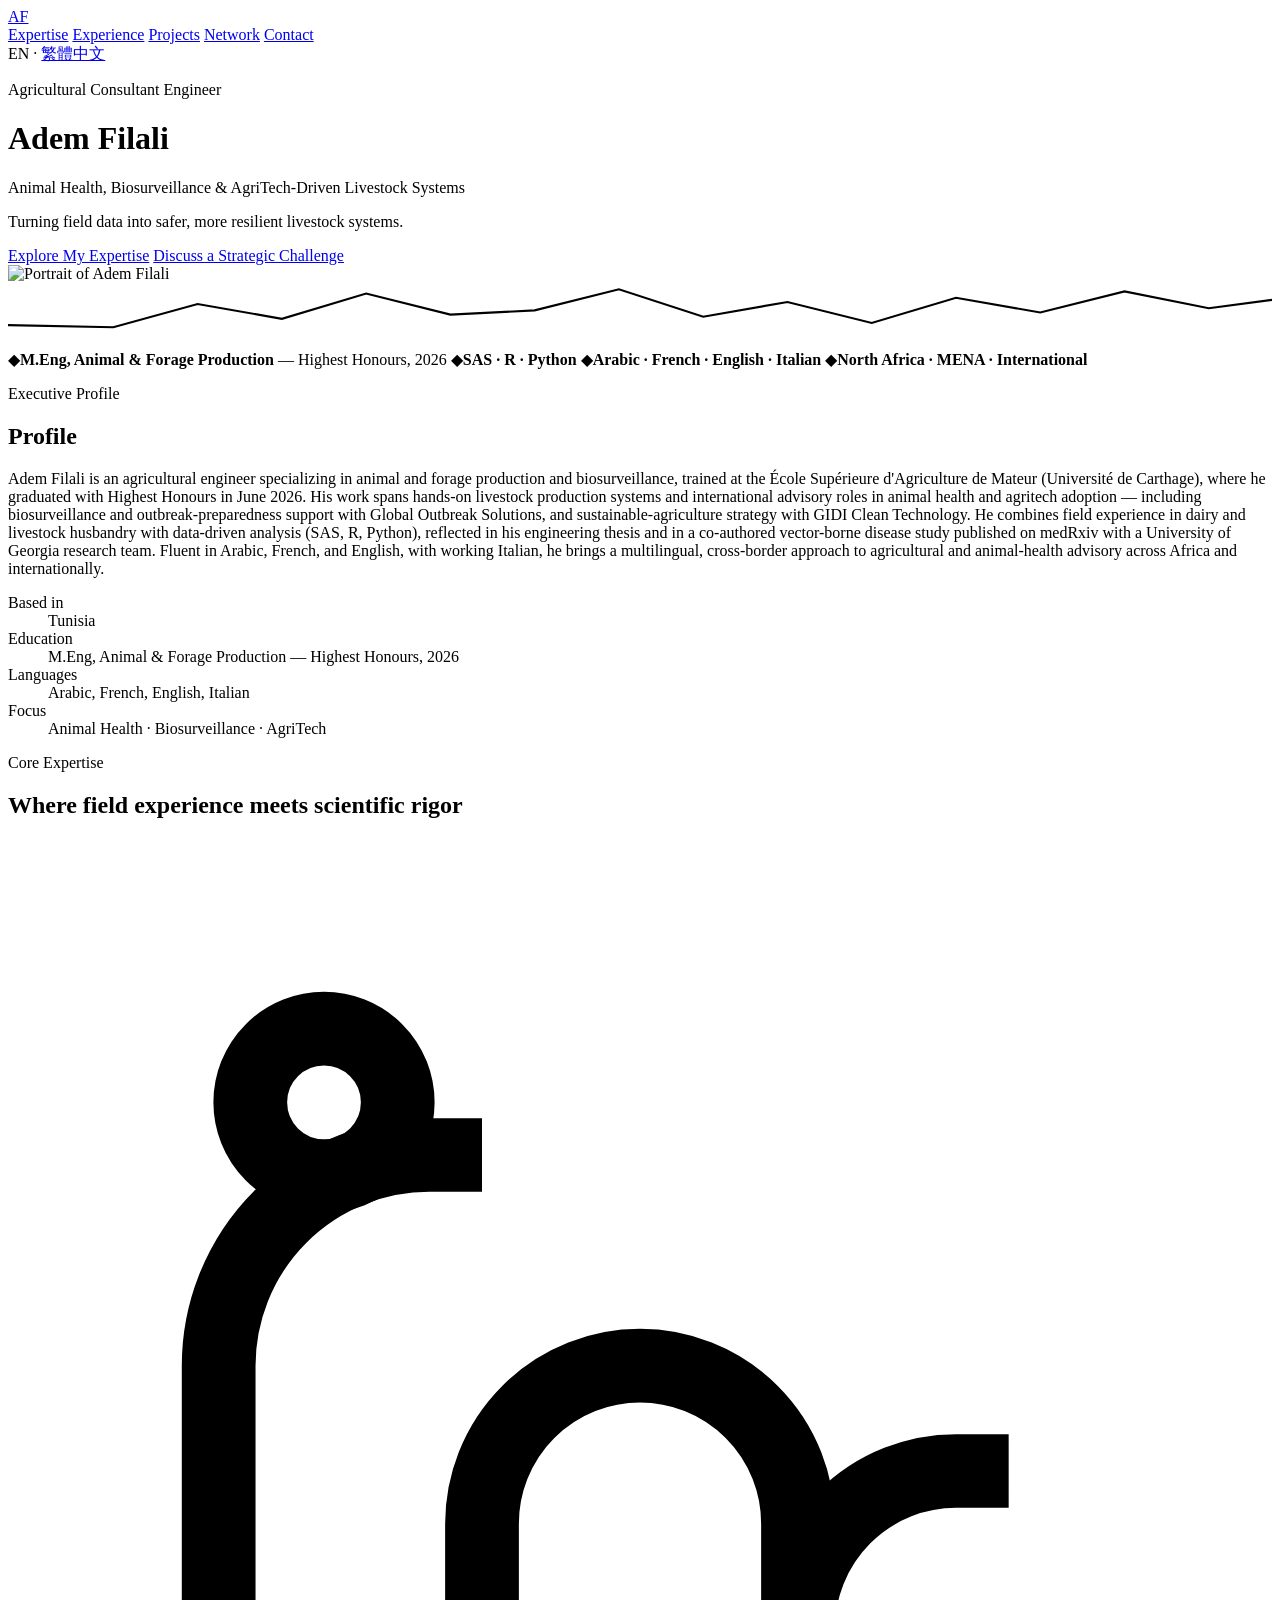
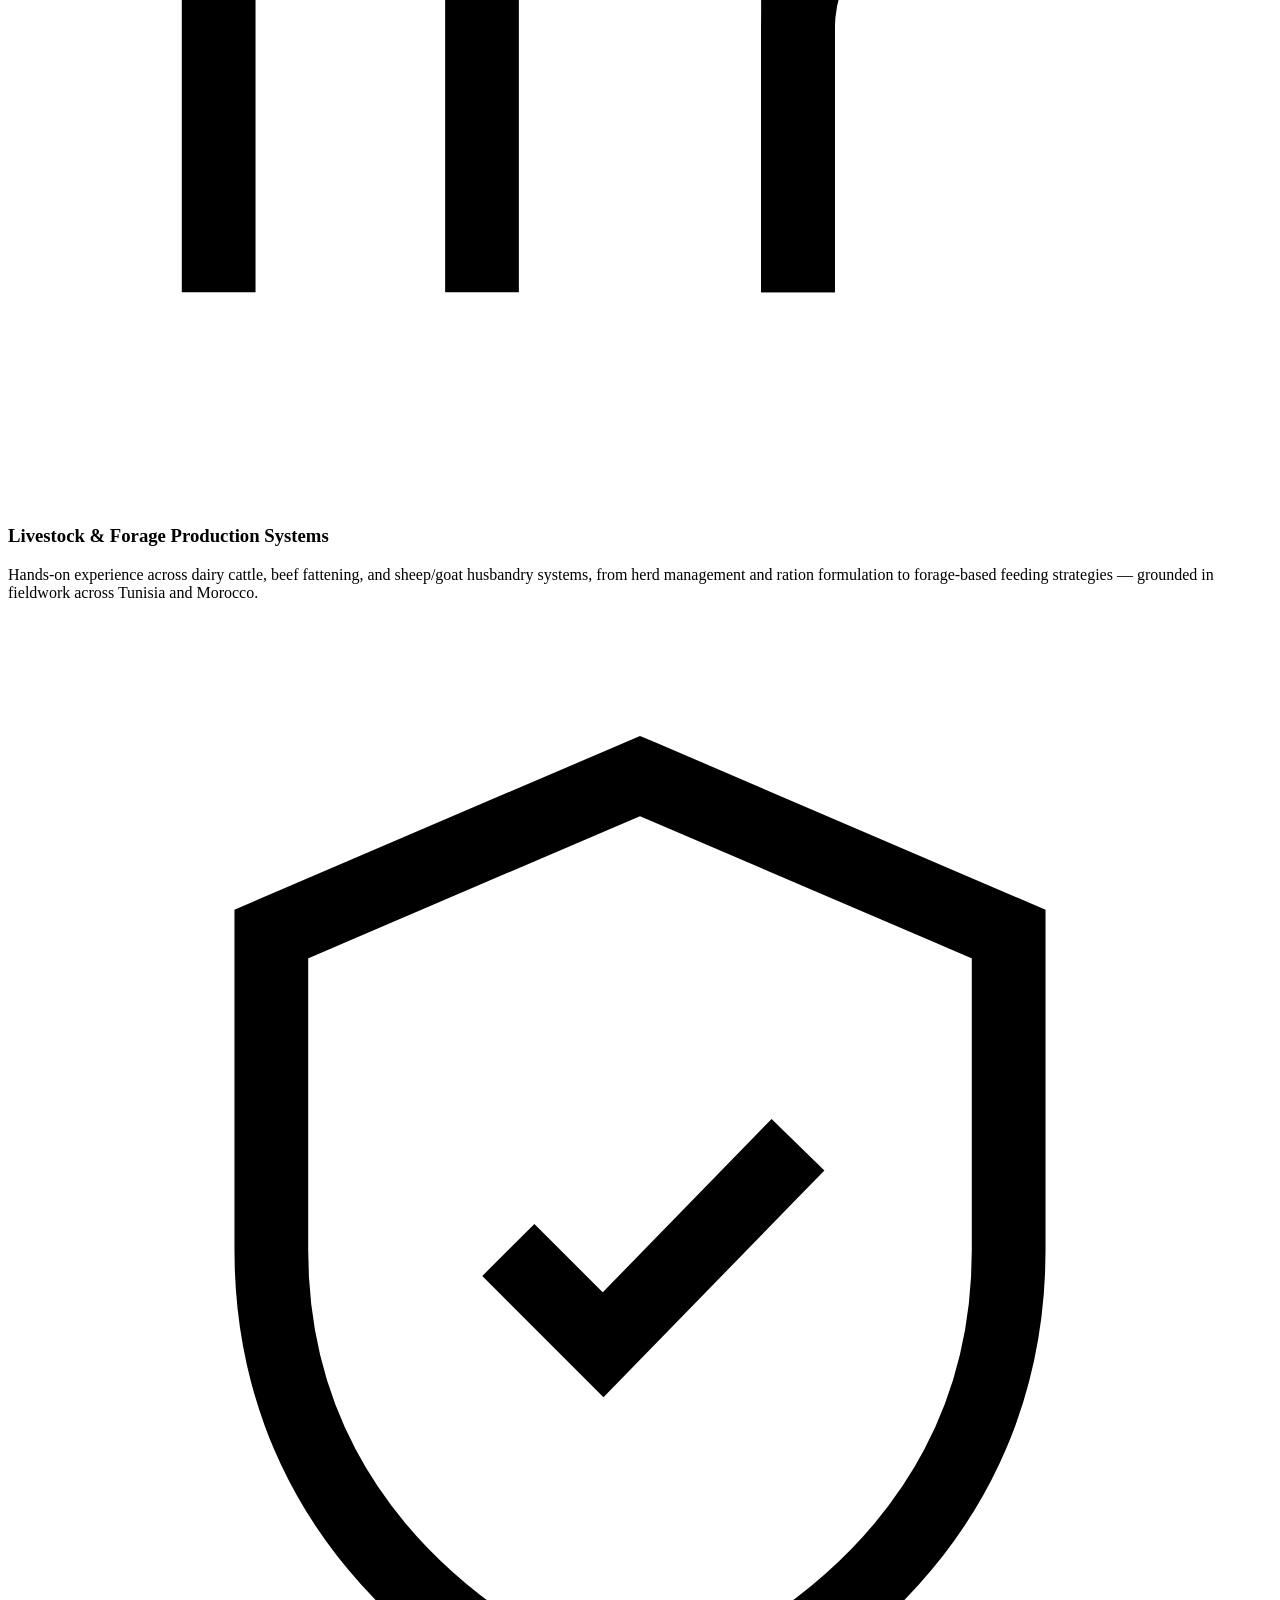
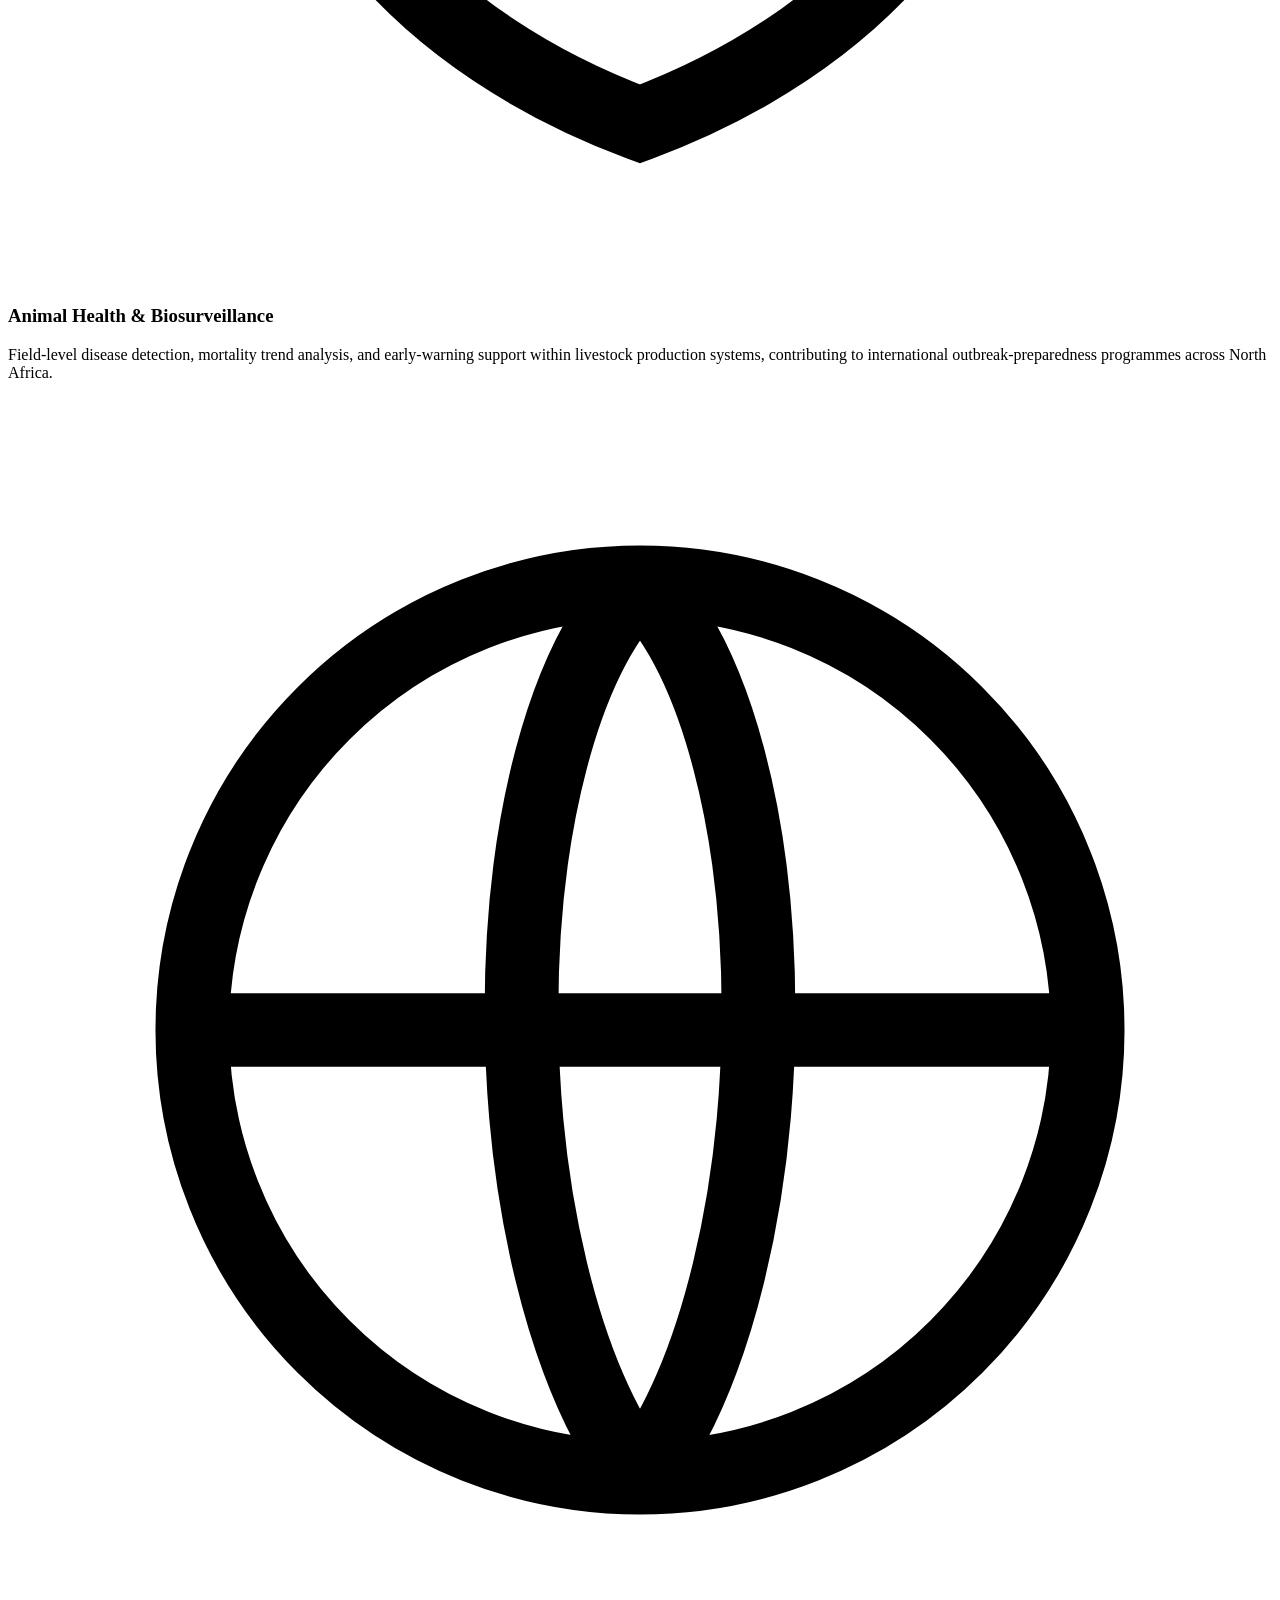
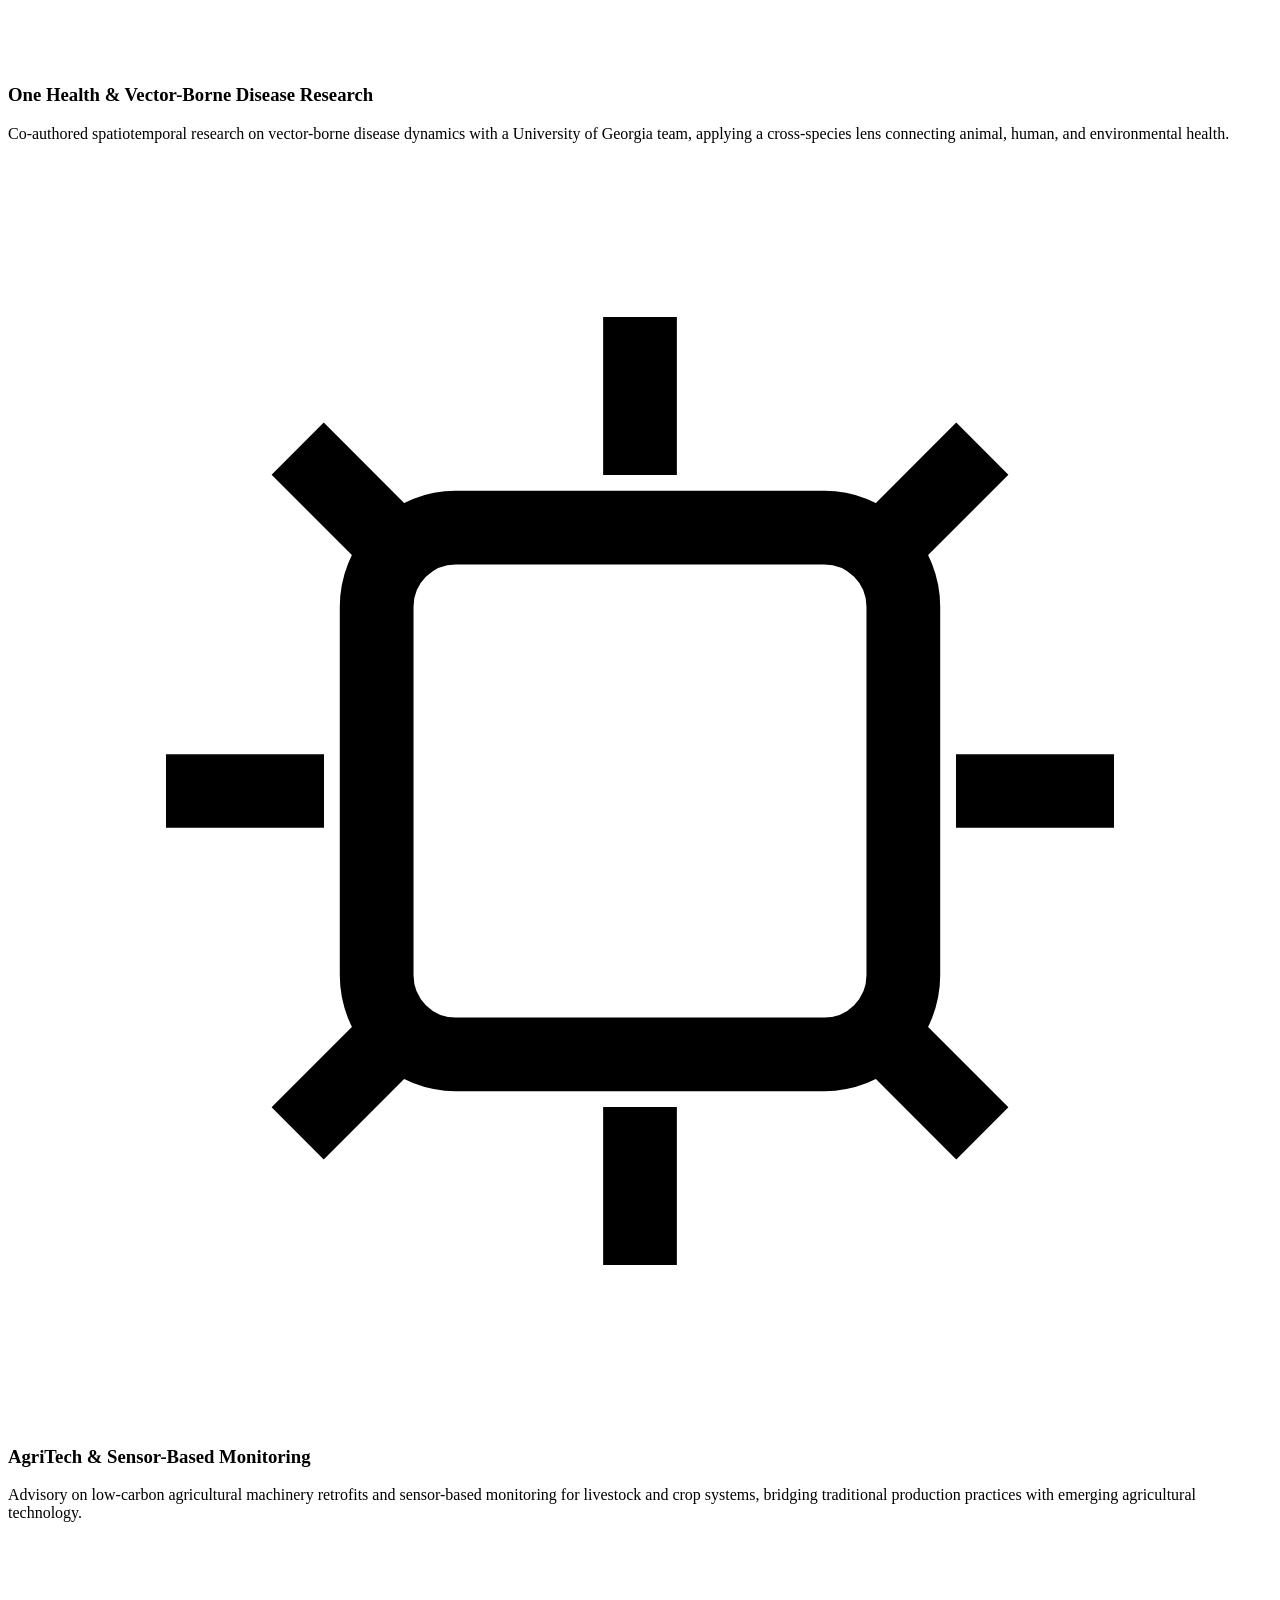
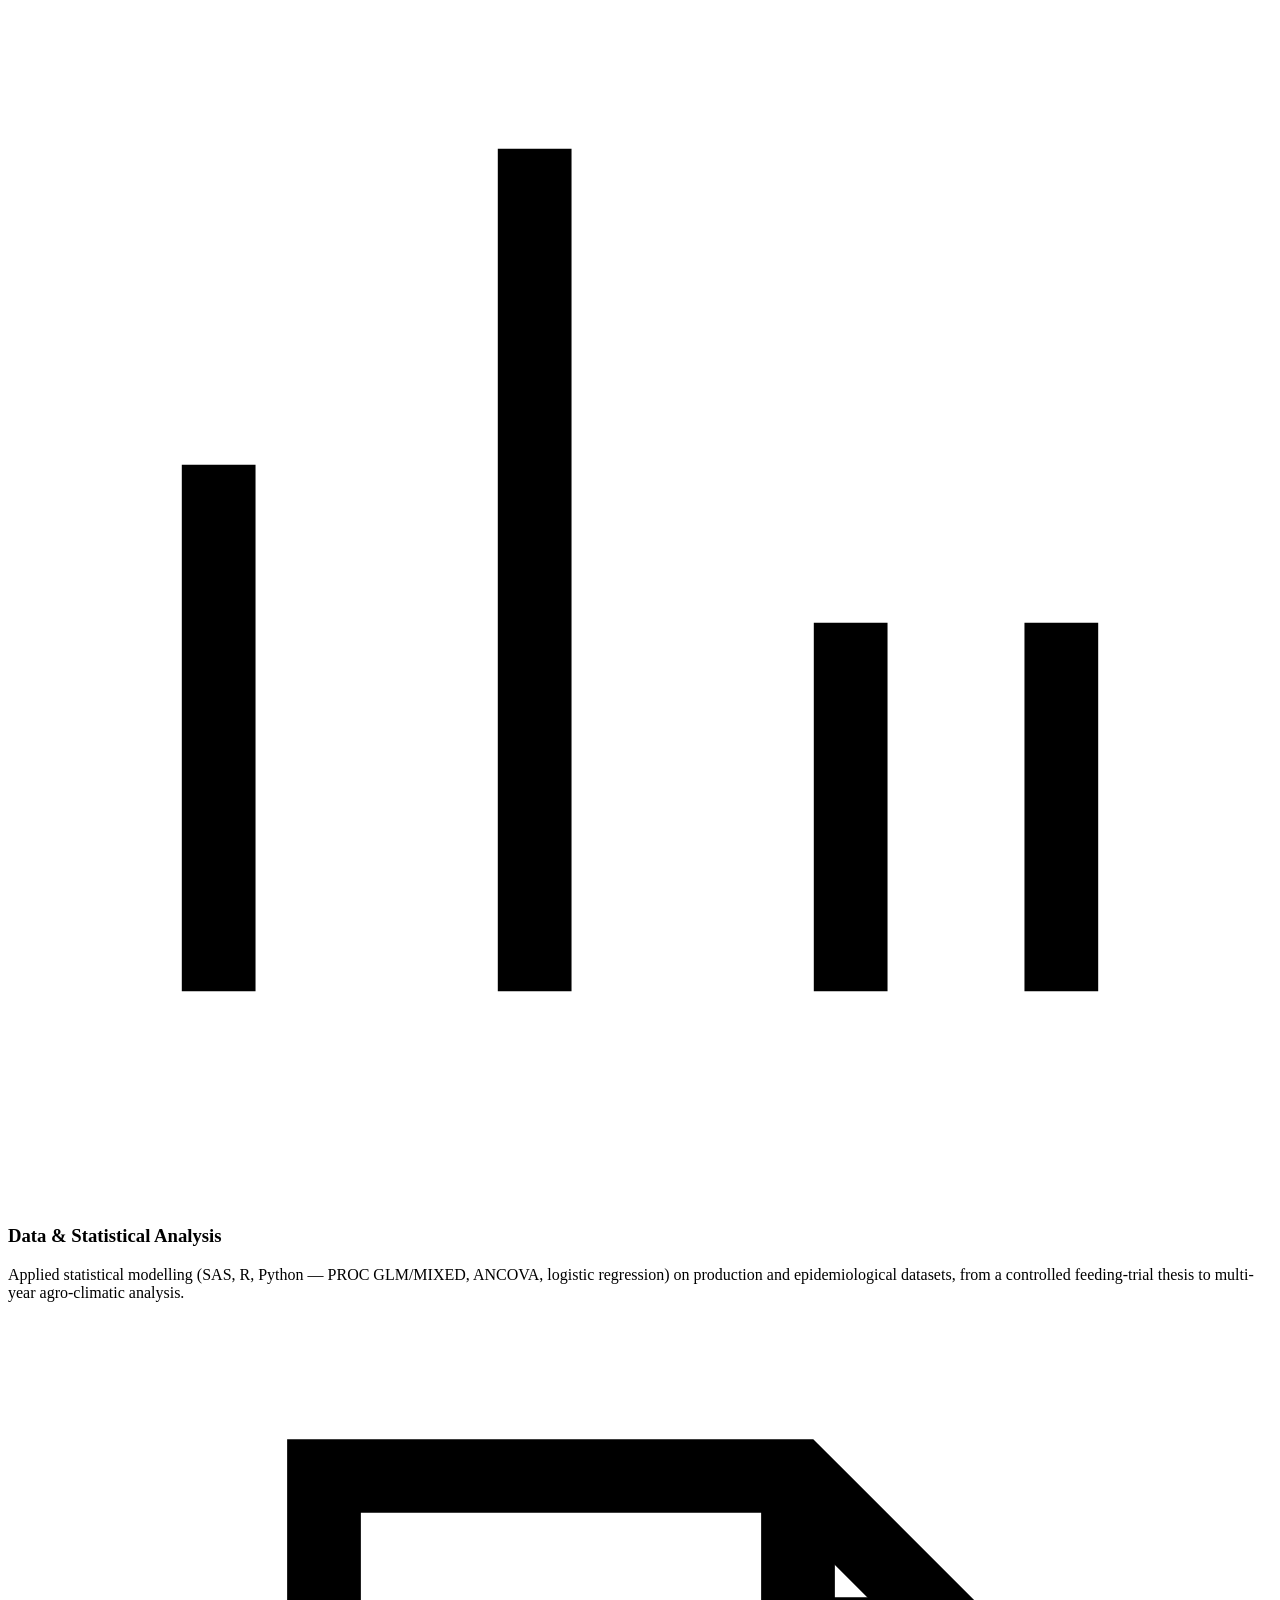
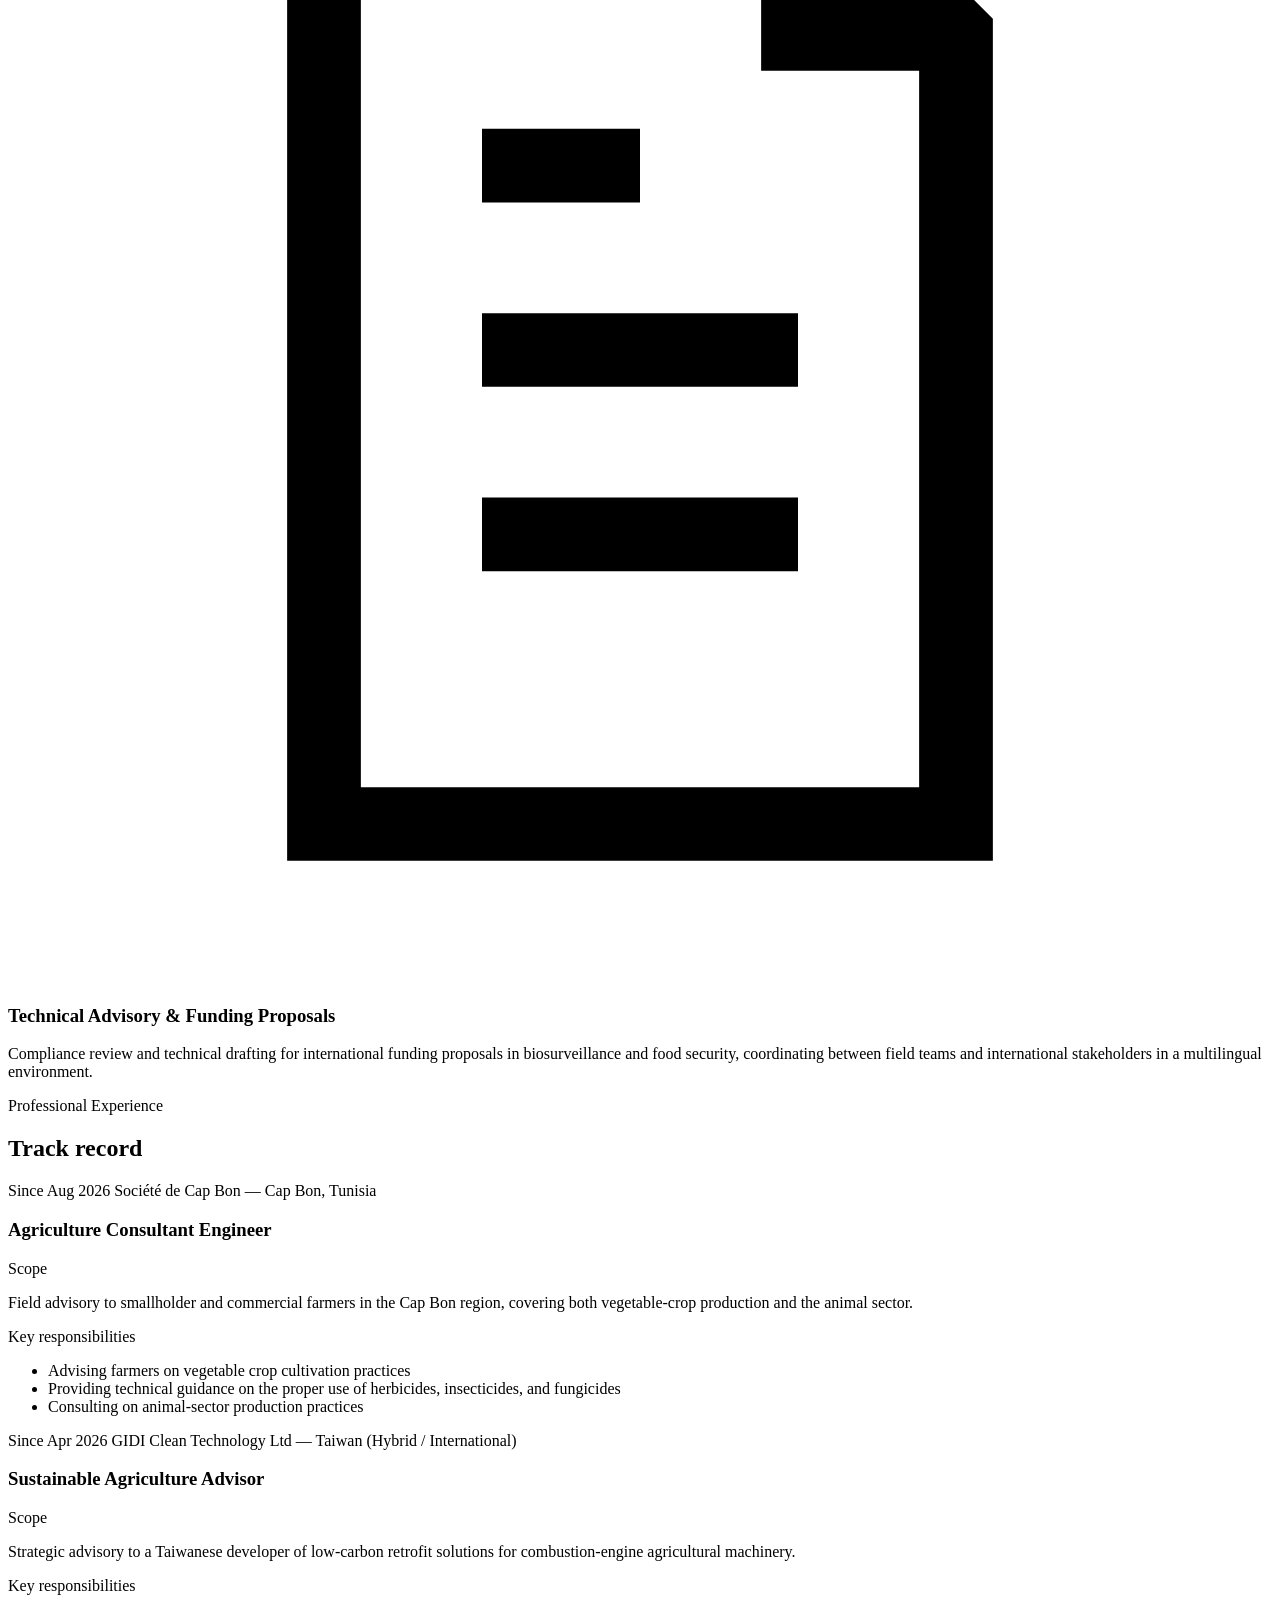
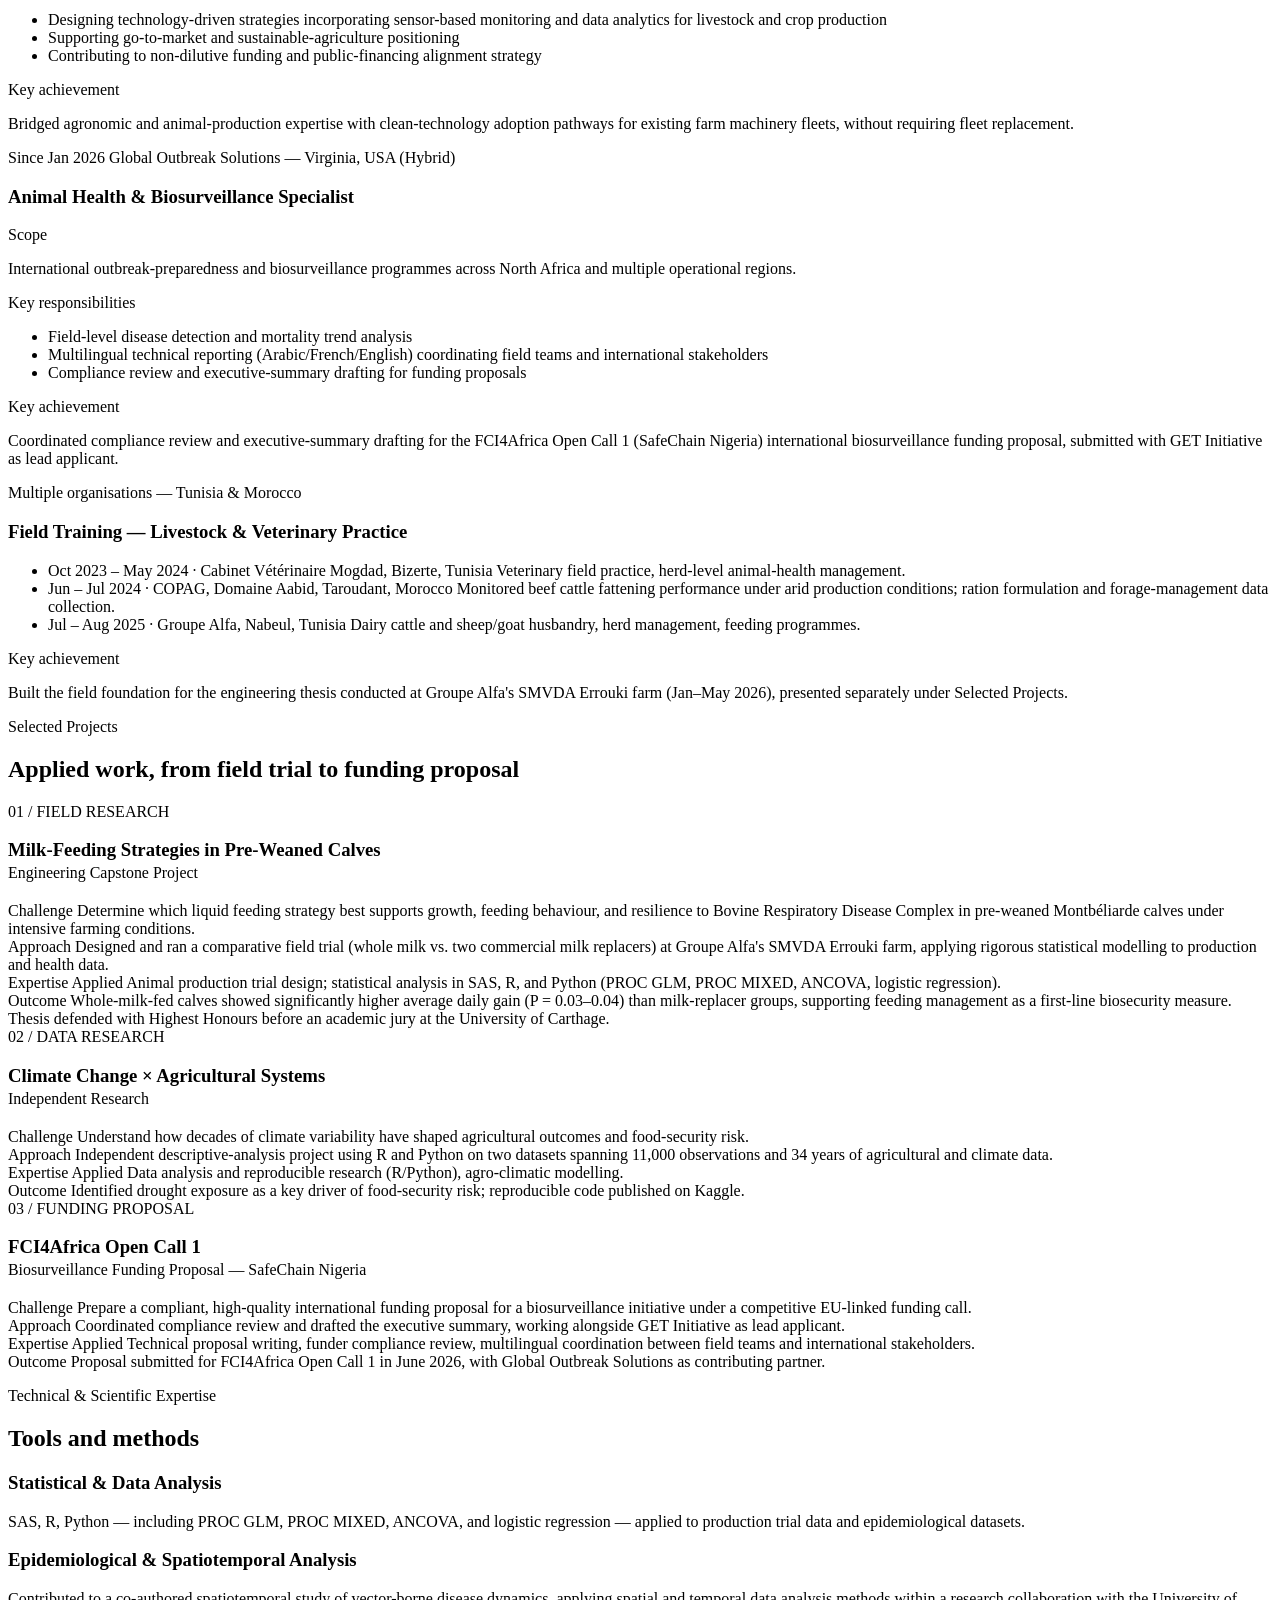
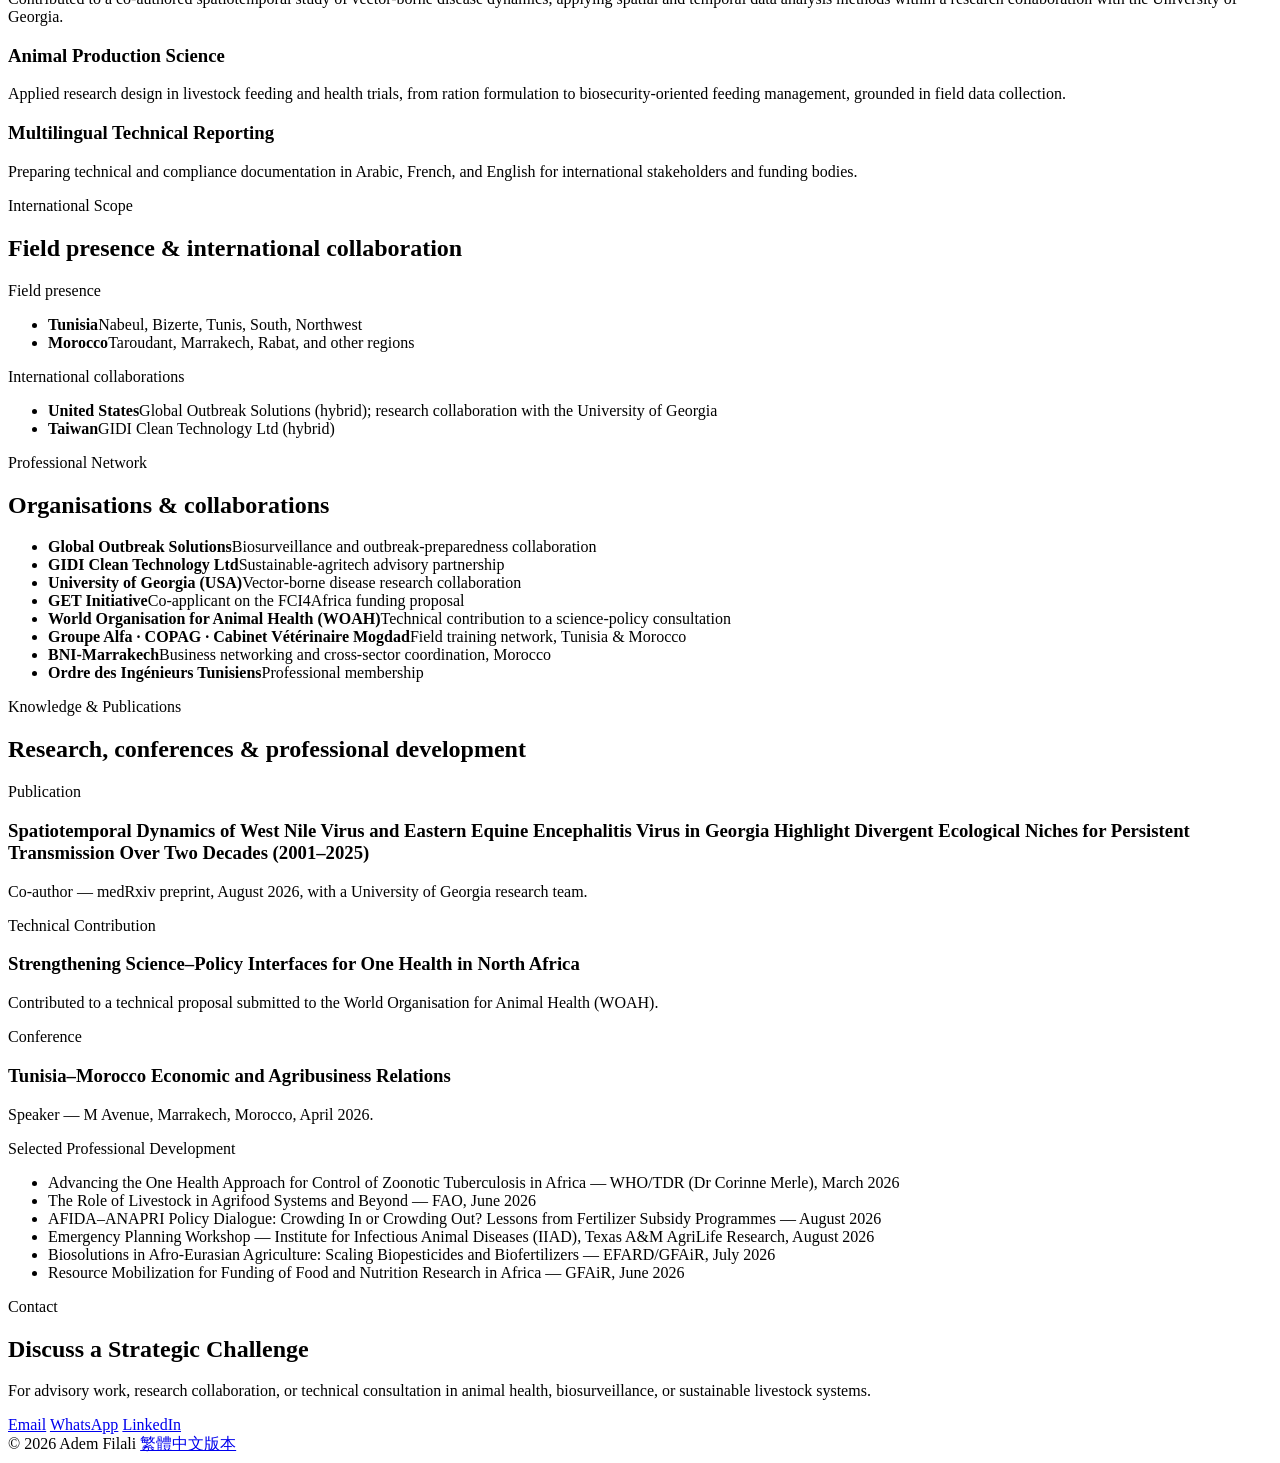
==== en/index.html @ 395b1e15 "ADD correct documents" ====
<!DOCTYPE html>
<html lang="en">
<head>
<meta charset="UTF-8">
<meta name="viewport" content="width=device-width, initial-scale=1.0">
<title>Adem Filali — Agricultural Consultant Engineer | Animal Health, Biosurveillance &amp; AgriTech</title>
<meta name="description" content="Adem Filali is an agricultural consultant engineer specializing in animal and forage production, biosurveillance, and AgriTech-driven livestock systems across Africa and internationally.">
<link rel="canonical" href="https://ademfilali.github.io/en/">
<link rel="alternate" hreflang="en" href="https://ademfilali.github.io/en/">
<link rel="alternate" hreflang="zh-Hant" href="https://ademfilali.github.io/zh-hant/">
<link rel="alternate" hreflang="x-default" href="https://ademfilali.github.io/en/">

<!-- Open Graph -->
<meta property="og:type" content="profile">
<meta property="og:title" content="Adem Filali — Agricultural Consultant Engineer">
<meta property="og:description" content="Animal Health, Biosurveillance &amp; AgriTech-Driven Livestock Systems across Africa and internationally.">
<meta property="og:url" content="https://ademfilali.github.io/en/">
<meta property="og:image" content="https://ademfilali.github.io/assets/img/hero.jpg">
<meta property="og:locale" content="en_US">
<meta property="og:locale:alternate" content="zh_Hant">

<!-- Twitter -->
<meta name="twitter:card" content="summary_large_image">
<meta name="twitter:title" content="Adem Filali — Agricultural Consultant Engineer">
<meta name="twitter:description" content="Animal Health, Biosurveillance &amp; AgriTech-Driven Livestock Systems across Africa and internationally.">
<meta name="twitter:image" content="https://ademfilali.github.io/assets/img/hero.jpg">

<link rel="preconnect" href="https://fonts.googleapis.com">
<link rel="preconnect" href="https://fonts.gstatic.com" crossorigin>
<link href="https://fonts.googleapis.com/css2?family=Fraunces:opsz,wght@9..144,400;9..144,500;9..144,600&family=Inter:wght@400;500;600;700&family=IBM+Plex+Mono:wght@400;500&display=swap" rel="stylesheet">

<link rel="stylesheet" href="../assets/css/style.css">

<script type="application/ld+json">
{
  "@context": "https://schema.org",
  "@type": "Person",
  "name": "Adem Filali",
  "jobTitle": "Agricultural Consultant Engineer — Animal Health, Biosurveillance & AgriTech-Driven Livestock Systems",
  "url": "https://ademfilali.github.io/en/",
  "image": "https://ademfilali.github.io/assets/img/hero.jpg",
  "email": "mailto:adem.filali.20000@gmail.com",
  "nationality": "Tunisian",
  "alumniOf": {
    "@type": "CollegeOrUniversity",
    "name": "École Supérieure d'Agriculture de Mateur (ESAM), Université de Carthage"
  },
  "knowsLanguage": ["Arabic", "French", "English", "Italian"],
  "sameAs": [
    "https://www.linkedin.com/in/adem-filali-ing",
    "https://orcid.org/0009-0001-6418-4932"
  ]
}
</script>
</head>
<body>

<nav class="nav">
  <div class="nav__inner">
    <a href="#top" class="nav__mark" aria-label="Adem Filali — home">AF</a>
    <div class="nav__links">
      <a href="#expertise">Expertise</a>
      <a href="#experience">Experience</a>
      <a href="#projects">Projects</a>
      <a href="#network">Network</a>
      <a href="#contact">Contact</a>
    </div>
    <div class="nav__lang" aria-label="Language">
      <span aria-current="page">EN</span> · <a href="../zh-hant/">繁體中文</a>
    </div>
  </div>
</nav>

<main id="top">

  <!-- ================= HERO ================= -->
  <header class="hero">
    <div class="container hero__inner">
      <div class="hero__copy">
        <p class="eyebrow hero__eyebrow">Agricultural Consultant Engineer</p>
        <h1>Adem Filali</h1>
        <p class="hero__role">Animal Health, Biosurveillance &amp; AgriTech-Driven Livestock Systems</p>
        <p class="hero__tagline">Turning field data into safer, more resilient livestock systems.</p>
        <div class="hero__cta">
          <a href="#expertise" class="btn btn--primary">Explore My Expertise</a>
          <a href="#contact" class="btn btn--ghost">Discuss a Strategic Challenge</a>
        </div>
      </div>
      <div class="hero__portrait">
        <img src="../assets/img/hero.jpg" alt="Portrait of Adem Filali" width="1009" height="1339">
      </div>
    </div>

    <svg class="dataline" viewBox="0 0 1200 60" preserveAspectRatio="none" aria-hidden="true">
      <polyline points="0,40 100,42 180,20 260,34 340,10 420,30 500,26 580,6 660,32 740,18 820,38 900,14 980,28 1060,8 1140,24 1200,16"
        fill="none" stroke="currentColor" stroke-width="2" />
    </svg>
  </header>

  <!-- ================= CREDENTIALS STRIP ================= -->
  <div class="credentials">
    <div class="container credentials__inner">
      <span class="credentials__item"><span class="dot">◆</span><b>M.Eng, Animal &amp; Forage Production</b> — Highest Honours, 2026</span>
      <span class="credentials__item"><span class="dot">◆</span><b>SAS · R · Python</b></span>
      <span class="credentials__item"><span class="dot">◆</span><b>Arabic · French · English · Italian</b></span>
      <span class="credentials__item"><span class="dot">◆</span><b>North Africa · MENA · International</b></span>
    </div>
  </div>

  <!-- ================= EXECUTIVE PROFILE ================= -->
  <section id="profile">
    <div class="container">
      <div class="section-head reveal">
        <p class="eyebrow">Executive Profile</p>
        <h2>Profile</h2>
      </div>
      <p class="profile__text reveal">
        Adem Filali is an agricultural engineer specializing in animal and forage production and biosurveillance,
        trained at the École Supérieure d'Agriculture de Mateur (Université de Carthage), where he graduated with
        Highest Honours in June 2026. His work spans hands-on livestock production systems and international
        advisory roles in animal health and agritech adoption — including biosurveillance and outbreak-preparedness
        support with Global Outbreak Solutions, and sustainable-agriculture strategy with GIDI Clean Technology.
        He combines field experience in dairy and livestock husbandry with data-driven analysis (SAS, R, Python),
        reflected in his engineering thesis and in a co-authored vector-borne disease study published on medRxiv
        with a University of Georgia research team. Fluent in Arabic, French, and English, with working Italian,
        he brings a multilingual, cross-border approach to agricultural and animal-health advisory across Africa
        and internationally.
      </p>
      <dl class="profile__facts reveal">
        <div class="fact">
          <dt>Based in</dt>
          <dd>Tunisia</dd>
        </div>
        <div class="fact">
          <dt>Education</dt>
          <dd>M.Eng, Animal &amp; Forage Production — Highest Honours, 2026</dd>
        </div>
        <div class="fact">
          <dt>Languages</dt>
          <dd>Arabic, French, English, Italian</dd>
        </div>
        <div class="fact">
          <dt>Focus</dt>
          <dd>Animal Health · Biosurveillance · AgriTech</dd>
        </div>
      </dl>
    </div>
  </section>

  <!-- ================= CORE EXPERTISE ================= -->
  <section id="expertise" class="section--raised">
    <div class="container">
      <div class="section-head reveal">
        <p class="eyebrow">Core Expertise</p>
        <h2>Where field experience meets scientific rigor</h2>
      </div>
    </div>
    <div class="container">
      <div class="grid-cards reveal">

        <div class="card">
          <svg class="card__icon" viewBox="0 0 24 24" fill="none" stroke="currentColor" stroke-width="1.4"><path d="M4 20V10a4 4 0 0 1 4-4h1"/><path d="M9 20V13a3 3 0 0 1 3-3h0a3 3 0 0 1 3 3v7"/><path d="M15 20v-5a3 3 0 0 1 3-3h1"/><circle cx="6" cy="5" r="1.4"/></svg>
          <h3>Livestock &amp; Forage Production Systems</h3>
          <p>Hands-on experience across dairy cattle, beef fattening, and sheep/goat husbandry systems, from herd management and ration formulation to forage-based feeding strategies — grounded in fieldwork across Tunisia and Morocco.</p>
        </div>

        <div class="card">
          <svg class="card__icon" viewBox="0 0 24 24" fill="none" stroke="currentColor" stroke-width="1.4"><path d="M12 3l7 3v6c0 4.5-3 7.5-7 9-4-1.5-7-4.5-7-9V6z"/><path d="M9.5 12l1.8 1.8L15 10"/></svg>
          <h3>Animal Health &amp; Biosurveillance</h3>
          <p>Field-level disease detection, mortality trend analysis, and early-warning support within livestock production systems, contributing to international outbreak-preparedness programmes across North Africa.</p>
        </div>

        <div class="card">
          <svg class="card__icon" viewBox="0 0 24 24" fill="none" stroke="currentColor" stroke-width="1.4"><circle cx="12" cy="12" r="8.5"/><path d="M12 3.5c-3 3-3 13 0 17"/><path d="M12 3.5c3 3 3 13 0 17"/><path d="M3.5 12h17"/></svg>
          <h3>One Health &amp; Vector-Borne Disease Research</h3>
          <p>Co-authored spatiotemporal research on vector-borne disease dynamics with a University of Georgia team, applying a cross-species lens connecting animal, human, and environmental health.</p>
        </div>

        <div class="card">
          <svg class="card__icon" viewBox="0 0 24 24" fill="none" stroke="currentColor" stroke-width="1.4"><rect x="7" y="7" width="10" height="10" rx="1.5"/><path d="M12 3v3M12 18v3M3 12h3M18 12h3M5.5 5.5l2 2M18.5 5.5l-2 2M5.5 18.5l2-2M18.5 18.5l-2-2"/></svg>
          <h3>AgriTech &amp; Sensor-Based Monitoring</h3>
          <p>Advisory on low-carbon agricultural machinery retrofits and sensor-based monitoring for livestock and crop systems, bridging traditional production practices with emerging agricultural technology.</p>
        </div>

        <div class="card">
          <svg class="card__icon" viewBox="0 0 24 24" fill="none" stroke="currentColor" stroke-width="1.4"><path d="M4 20V10M10 20V4M16 20v-7M20 20V13"/></svg>
          <h3>Data &amp; Statistical Analysis</h3>
          <p>Applied statistical modelling (SAS, R, Python — PROC GLM/MIXED, ANCOVA, logistic regression) on production and epidemiological datasets, from a controlled feeding-trial thesis to multi-year agro-climatic analysis.</p>
        </div>

        <div class="card">
          <svg class="card__icon" viewBox="0 0 24 24" fill="none" stroke="currentColor" stroke-width="1.4"><path d="M6 3h9l3 3v15H6z"/><path d="M15 3v3h3"/><path d="M9 12h6M9 15.5h6M9 8.5h3"/></svg>
          <h3>Technical Advisory &amp; Funding Proposals</h3>
          <p>Compliance review and technical drafting for international funding proposals in biosurveillance and food security, coordinating between field teams and international stakeholders in a multilingual environment.</p>
        </div>

      </div>
    </div>
  </section>

  <!-- ================= PROFESSIONAL EXPERIENCE ================= -->
  <section id="experience">
    <div class="container">
      <div class="section-head reveal">
        <p class="eyebrow">Professional Experience</p>
        <h2>Track record</h2>
      </div>

      <div class="timeline reveal">

        <div class="timeline__item">
          <div class="timeline__meta">
            <span class="timeline__dates">Since Aug 2026</span>
            <span class="timeline__org">Société de Cap Bon — Cap Bon, Tunisia</span>
          </div>
          <h3>Agriculture Consultant Engineer</h3>
          <div class="timeline__block">
            <p class="timeline__block-label">Scope</p>
            <p>Field advisory to smallholder and commercial farmers in the Cap Bon region, covering both vegetable-crop production and the animal sector.</p>
          </div>
          <div class="timeline__block">
            <p class="timeline__block-label">Key responsibilities</p>
            <ul>
              <li>Advising farmers on vegetable crop cultivation practices</li>
              <li>Providing technical guidance on the proper use of herbicides, insecticides, and fungicides</li>
              <li>Consulting on animal-sector production practices</li>
            </ul>
          </div>
        </div>

        <div class="timeline__item">
          <div class="timeline__meta">
            <span class="timeline__dates">Since Apr 2026</span>
            <span class="timeline__org">GIDI Clean Technology Ltd — Taiwan (Hybrid / International)</span>
          </div>
          <h3>Sustainable Agriculture Advisor</h3>
          <div class="timeline__block">
            <p class="timeline__block-label">Scope</p>
            <p>Strategic advisory to a Taiwanese developer of low-carbon retrofit solutions for combustion-engine agricultural machinery.</p>
          </div>
          <div class="timeline__block">
            <p class="timeline__block-label">Key responsibilities</p>
            <ul>
              <li>Designing technology-driven strategies incorporating sensor-based monitoring and data analytics for livestock and crop production</li>
              <li>Supporting go-to-market and sustainable-agriculture positioning</li>
              <li>Contributing to non-dilutive funding and public-financing alignment strategy</li>
            </ul>
          </div>
          <div class="timeline__block">
            <p class="timeline__block-label">Key achievement</p>
            <p>Bridged agronomic and animal-production expertise with clean-technology adoption pathways for existing farm machinery fleets, without requiring fleet replacement.</p>
          </div>
        </div>

        <div class="timeline__item">
          <div class="timeline__meta">
            <span class="timeline__dates">Since Jan 2026</span>
            <span class="timeline__org">Global Outbreak Solutions — Virginia, USA (Hybrid)</span>
          </div>
          <h3>Animal Health &amp; Biosurveillance Specialist</h3>
          <div class="timeline__block">
            <p class="timeline__block-label">Scope</p>
            <p>International outbreak-preparedness and biosurveillance programmes across North Africa and multiple operational regions.</p>
          </div>
          <div class="timeline__block">
            <p class="timeline__block-label">Key responsibilities</p>
            <ul>
              <li>Field-level disease detection and mortality trend analysis</li>
              <li>Multilingual technical reporting (Arabic/French/English) coordinating field teams and international stakeholders</li>
              <li>Compliance review and executive-summary drafting for funding proposals</li>
            </ul>
          </div>
          <div class="timeline__block">
            <p class="timeline__block-label">Key achievement</p>
            <p>Coordinated compliance review and executive-summary drafting for the FCI4Africa Open Call 1 (SafeChain Nigeria) international biosurveillance funding proposal, submitted with GET Initiative as lead applicant.</p>
          </div>
        </div>

        <div class="timeline__item">
          <div class="timeline__meta">
            <span class="timeline__org">Multiple organisations — Tunisia &amp; Morocco</span>
          </div>
          <h3>Field Training — Livestock &amp; Veterinary Practice</h3>
          <ul class="field-training-list">
            <li>
              <span class="ft-dates">Oct 2023 – May 2024 · Cabinet Vétérinaire Mogdad, Bizerte, Tunisia</span>
              Veterinary field practice, herd-level animal-health management.
            </li>
            <li>
              <span class="ft-dates">Jun – Jul 2024 · COPAG, Domaine Aabid, Taroudant, Morocco</span>
              Monitored beef cattle fattening performance under arid production conditions; ration formulation and forage-management data collection.
            </li>
            <li>
              <span class="ft-dates">Jul – Aug 2025 · Groupe Alfa, Nabeul, Tunisia</span>
              Dairy cattle and sheep/goat husbandry, herd management, feeding programmes.
            </li>
          </ul>
          <div class="timeline__block">
            <p class="timeline__block-label">Key achievement</p>
            <p>Built the field foundation for the engineering thesis conducted at Groupe Alfa's SMVDA Errouki farm (Jan–May 2026), presented separately under Selected Projects.</p>
          </div>
        </div>

      </div>
    </div>
  </section>

  <!-- ================= SELECTED PROJECTS ================= -->
  <section id="projects" class="section--raised">
    <div class="container">
      <div class="section-head reveal">
        <p class="eyebrow">Selected Projects</p>
        <h2>Applied work, from field trial to funding proposal</h2>
      </div>

      <div class="projects reveal">

        <article class="project-card">
          <span class="project-card__index">01 / FIELD RESEARCH</span>
          <h3>Milk-Feeding Strategies in Pre-Weaned Calves<br><span style="font-weight:400;color:var(--text-muted);font-size:0.85em;">Engineering Capstone Project</span></h3>
          <div class="project-card__row">
            <span class="label">Challenge</span>
            Determine which liquid feeding strategy best supports growth, feeding behaviour, and resilience to Bovine Respiratory Disease Complex in pre-weaned Montbéliarde calves under intensive farming conditions.
          </div>
          <div class="project-card__row">
            <span class="label">Approach</span>
            Designed and ran a comparative field trial (whole milk vs. two commercial milk replacers) at Groupe Alfa's SMVDA Errouki farm, applying rigorous statistical modelling to production and health data.
          </div>
          <div class="project-card__row">
            <span class="label">Expertise Applied</span>
            Animal production trial design; statistical analysis in SAS, R, and Python (PROC GLM, PROC MIXED, ANCOVA, logistic regression).
          </div>
          <div class="project-card__row project-card__row--outcome">
            <span class="label">Outcome</span>
            Whole-milk-fed calves showed significantly higher average daily gain (P = 0.03–0.04) than milk-replacer groups, supporting feeding management as a first-line biosecurity measure. Thesis defended with Highest Honours before an academic jury at the University of Carthage.
          </div>
        </article>

        <article class="project-card">
          <span class="project-card__index">02 / DATA RESEARCH</span>
          <h3>Climate Change × Agricultural Systems<br><span style="font-weight:400;color:var(--text-muted);font-size:0.85em;">Independent Research</span></h3>
          <div class="project-card__row">
            <span class="label">Challenge</span>
            Understand how decades of climate variability have shaped agricultural outcomes and food-security risk.
          </div>
          <div class="project-card__row">
            <span class="label">Approach</span>
            Independent descriptive-analysis project using R and Python on two datasets spanning 11,000 observations and 34 years of agricultural and climate data.
          </div>
          <div class="project-card__row">
            <span class="label">Expertise Applied</span>
            Data analysis and reproducible research (R/Python), agro-climatic modelling.
          </div>
          <div class="project-card__row project-card__row--outcome">
            <span class="label">Outcome</span>
            Identified drought exposure as a key driver of food-security risk; reproducible code published on Kaggle.
          </div>
        </article>

        <article class="project-card">
          <span class="project-card__index">03 / FUNDING PROPOSAL</span>
          <h3>FCI4Africa Open Call 1<br><span style="font-weight:400;color:var(--text-muted);font-size:0.85em;">Biosurveillance Funding Proposal — SafeChain Nigeria</span></h3>
          <div class="project-card__row">
            <span class="label">Challenge</span>
            Prepare a compliant, high-quality international funding proposal for a biosurveillance initiative under a competitive EU-linked funding call.
          </div>
          <div class="project-card__row">
            <span class="label">Approach</span>
            Coordinated compliance review and drafted the executive summary, working alongside GET Initiative as lead applicant.
          </div>
          <div class="project-card__row">
            <span class="label">Expertise Applied</span>
            Technical proposal writing, funder compliance review, multilingual coordination between field teams and international stakeholders.
          </div>
          <div class="project-card__row project-card__row--outcome">
            <span class="label">Outcome</span>
            Proposal submitted for FCI4Africa Open Call 1 in June 2026, with Global Outbreak Solutions as contributing partner.
          </div>
        </article>

      </div>
    </div>
  </section>

  <!-- ================= TECHNICAL & SCIENTIFIC EXPERTISE ================= -->
  <section id="technical">
    <div class="container">
      <div class="section-head reveal">
        <p class="eyebrow">Technical &amp; Scientific Expertise</p>
        <h2>Tools and methods</h2>
      </div>
      <div class="tech-grid reveal">
        <div class="tech-item">
          <h3>Statistical &amp; Data Analysis</h3>
          <p>SAS, R, Python — including PROC GLM, PROC MIXED, ANCOVA, and logistic regression — applied to production trial data and epidemiological datasets.</p>
        </div>
        <div class="tech-item">
          <h3>Epidemiological &amp; Spatiotemporal Analysis</h3>
          <p>Contributed to a co-authored spatiotemporal study of vector-borne disease dynamics, applying spatial and temporal data analysis methods within a research collaboration with the University of Georgia.</p>
        </div>
        <div class="tech-item">
          <h3>Animal Production Science</h3>
          <p>Applied research design in livestock feeding and health trials, from ration formulation to biosecurity-oriented feeding management, grounded in field data collection.</p>
        </div>
        <div class="tech-item">
          <h3>Multilingual Technical Reporting</h3>
          <p>Preparing technical and compliance documentation in Arabic, French, and English for international stakeholders and funding bodies.</p>
        </div>
      </div>
    </div>
  </section>

  <!-- ================= INTERNATIONAL SCOPE ================= -->
  <section id="scope" class="section--raised">
    <div class="container">
      <div class="section-head reveal">
        <p class="eyebrow">International Scope</p>
        <h2>Field presence &amp; international collaboration</h2>
      </div>
      <div class="scope-grid reveal">
        <div class="scope-col">
          <span class="eyebrow">Field presence</span>
          <ul>
            <li><b>Tunisia</b><span>Nabeul, Bizerte, Tunis, South, Northwest</span></li>
            <li><b>Morocco</b><span>Taroudant, Marrakech, Rabat, and other regions</span></li>
          </ul>
        </div>
        <div class="scope-col">
          <span class="eyebrow">International collaborations</span>
          <ul>
            <li><b>United States</b><span>Global Outbreak Solutions (hybrid); research collaboration with the University of Georgia</span></li>
            <li><b>Taiwan</b><span>GIDI Clean Technology Ltd (hybrid)</span></li>
          </ul>
        </div>
      </div>
    </div>
  </section>

  <!-- ================= PROFESSIONAL NETWORK ================= -->
  <section id="network">
    <div class="container">
      <div class="section-head reveal">
        <p class="eyebrow">Professional Network</p>
        <h2>Organisations &amp; collaborations</h2>
      </div>
      <ul class="network-list reveal">
        <li><b>Global Outbreak Solutions</b><span>Biosurveillance and outbreak-preparedness collaboration</span></li>
        <li><b>GIDI Clean Technology Ltd</b><span>Sustainable-agritech advisory partnership</span></li>
        <li><b>University of Georgia (USA)</b><span>Vector-borne disease research collaboration</span></li>
        <li><b>GET Initiative</b><span>Co-applicant on the FCI4Africa funding proposal</span></li>
        <li><b>World Organisation for Animal Health (WOAH)</b><span>Technical contribution to a science-policy consultation</span></li>
        <li><b>Groupe Alfa · COPAG · Cabinet Vétérinaire Mogdad</b><span>Field training network, Tunisia &amp; Morocco</span></li>
        <li><b>BNI-Marrakech</b><span>Business networking and cross-sector coordination, Morocco</span></li>
        <li><b>Ordre des Ingénieurs Tunisiens</b><span>Professional membership</span></li>
      </ul>
    </div>
  </section>

  <!-- ================= KNOWLEDGE / PUBLICATIONS / CONFERENCES ================= -->
  <section id="knowledge" class="section--raised">
    <div class="container">
      <div class="section-head reveal">
        <p class="eyebrow">Knowledge &amp; Publications</p>
        <h2>Research, conferences &amp; professional development</h2>
      </div>

      <div class="reveal">
        <div class="knowledge-block">
          <span class="eyebrow">Publication</span>
          <h3>Spatiotemporal Dynamics of West Nile Virus and Eastern Equine Encephalitis Virus in Georgia Highlight Divergent Ecological Niches for Persistent Transmission Over Two Decades (2001–2025)</h3>
          <p>Co-author — medRxiv preprint, August 2026, with a University of Georgia research team.</p>
        </div>

        <div class="knowledge-block">
          <span class="eyebrow">Technical Contribution</span>
          <h3>Strengthening Science–Policy Interfaces for One Health in North Africa</h3>
          <p>Contributed to a technical proposal submitted to the World Organisation for Animal Health (WOAH).</p>
        </div>

        <div class="knowledge-block">
          <span class="eyebrow">Conference</span>
          <h3>Tunisia–Morocco Economic and Agribusiness Relations</h3>
          <p>Speaker — M Avenue, Marrakech, Morocco, April 2026.</p>
        </div>

        <div class="knowledge-block">
          <span class="eyebrow">Selected Professional Development</span>
          <ul class="webinar-list">
            <li>Advancing the One Health Approach for Control of Zoonotic Tuberculosis in Africa <span class="wl-org">— WHO/TDR (Dr Corinne Merle), March 2026</span></li>
            <li>The Role of Livestock in Agrifood Systems and Beyond <span class="wl-org">— FAO, June 2026</span></li>
            <li>AFIDA–ANAPRI Policy Dialogue: Crowding In or Crowding Out? Lessons from Fertilizer Subsidy Programmes <span class="wl-org">— August 2026</span></li>
            <li>Emergency Planning Workshop <span class="wl-org">— Institute for Infectious Animal Diseases (IIAD), Texas A&amp;M AgriLife Research, August 2026</span></li>
            <li>Biosolutions in Afro-Eurasian Agriculture: Scaling Biopesticides and Biofertilizers <span class="wl-org">— EFARD/GFAiR, July 2026</span></li>
            <li>Resource Mobilization for Funding of Food and Nutrition Research in Africa <span class="wl-org">— GFAiR, June 2026</span></li>
          </ul>
        </div>
      </div>
    </div>
  </section>

  <!-- ================= CONTACT ================= -->
  <section id="contact">
    <div class="container contact reveal">
      <p class="eyebrow">Contact</p>
      <h2>Discuss a Strategic Challenge</h2>
      <p>For advisory work, research collaboration, or technical consultation in animal health, biosurveillance, or sustainable livestock systems.</p>
      <div class="contact__channels">
        <a class="btn btn--primary" href="mailto:adem.filali.20000@gmail.com">Email</a>
        <a class="btn btn--ghost" href="https://wa.me/21624853788" target="_blank" rel="noopener">WhatsApp</a>
        <a class="btn btn--ghost" href="https://www.linkedin.com/in/adem-filali-ing" target="_blank" rel="noopener">LinkedIn</a>
      </div>
    </div>
  </section>

</main>

<footer>
  <div class="container">
    <span>© <span id="year">2026</span> Adem Filali</span>
    <span><a href="../zh-hant/">繁體中文版本</a></span>
  </div>
</footer>

<script src="../assets/js/main.js"></script>
</body>
</html>
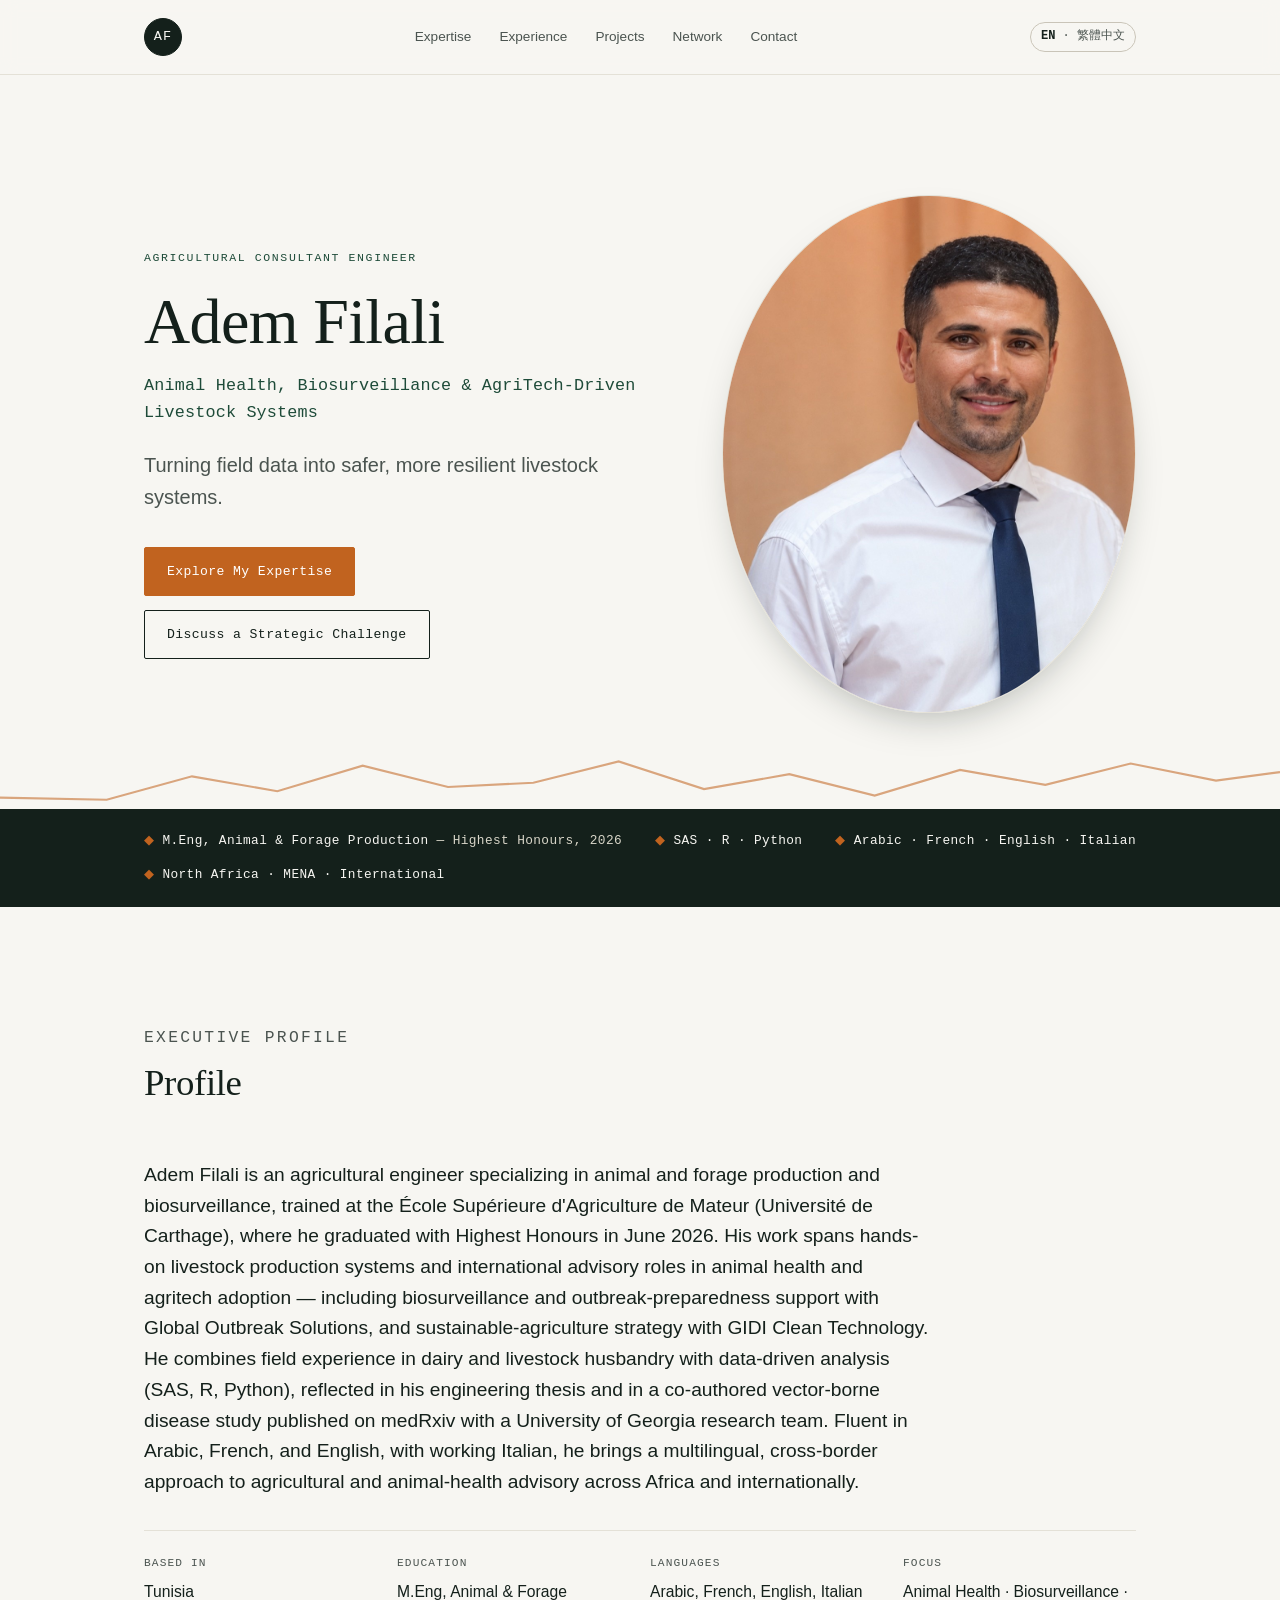
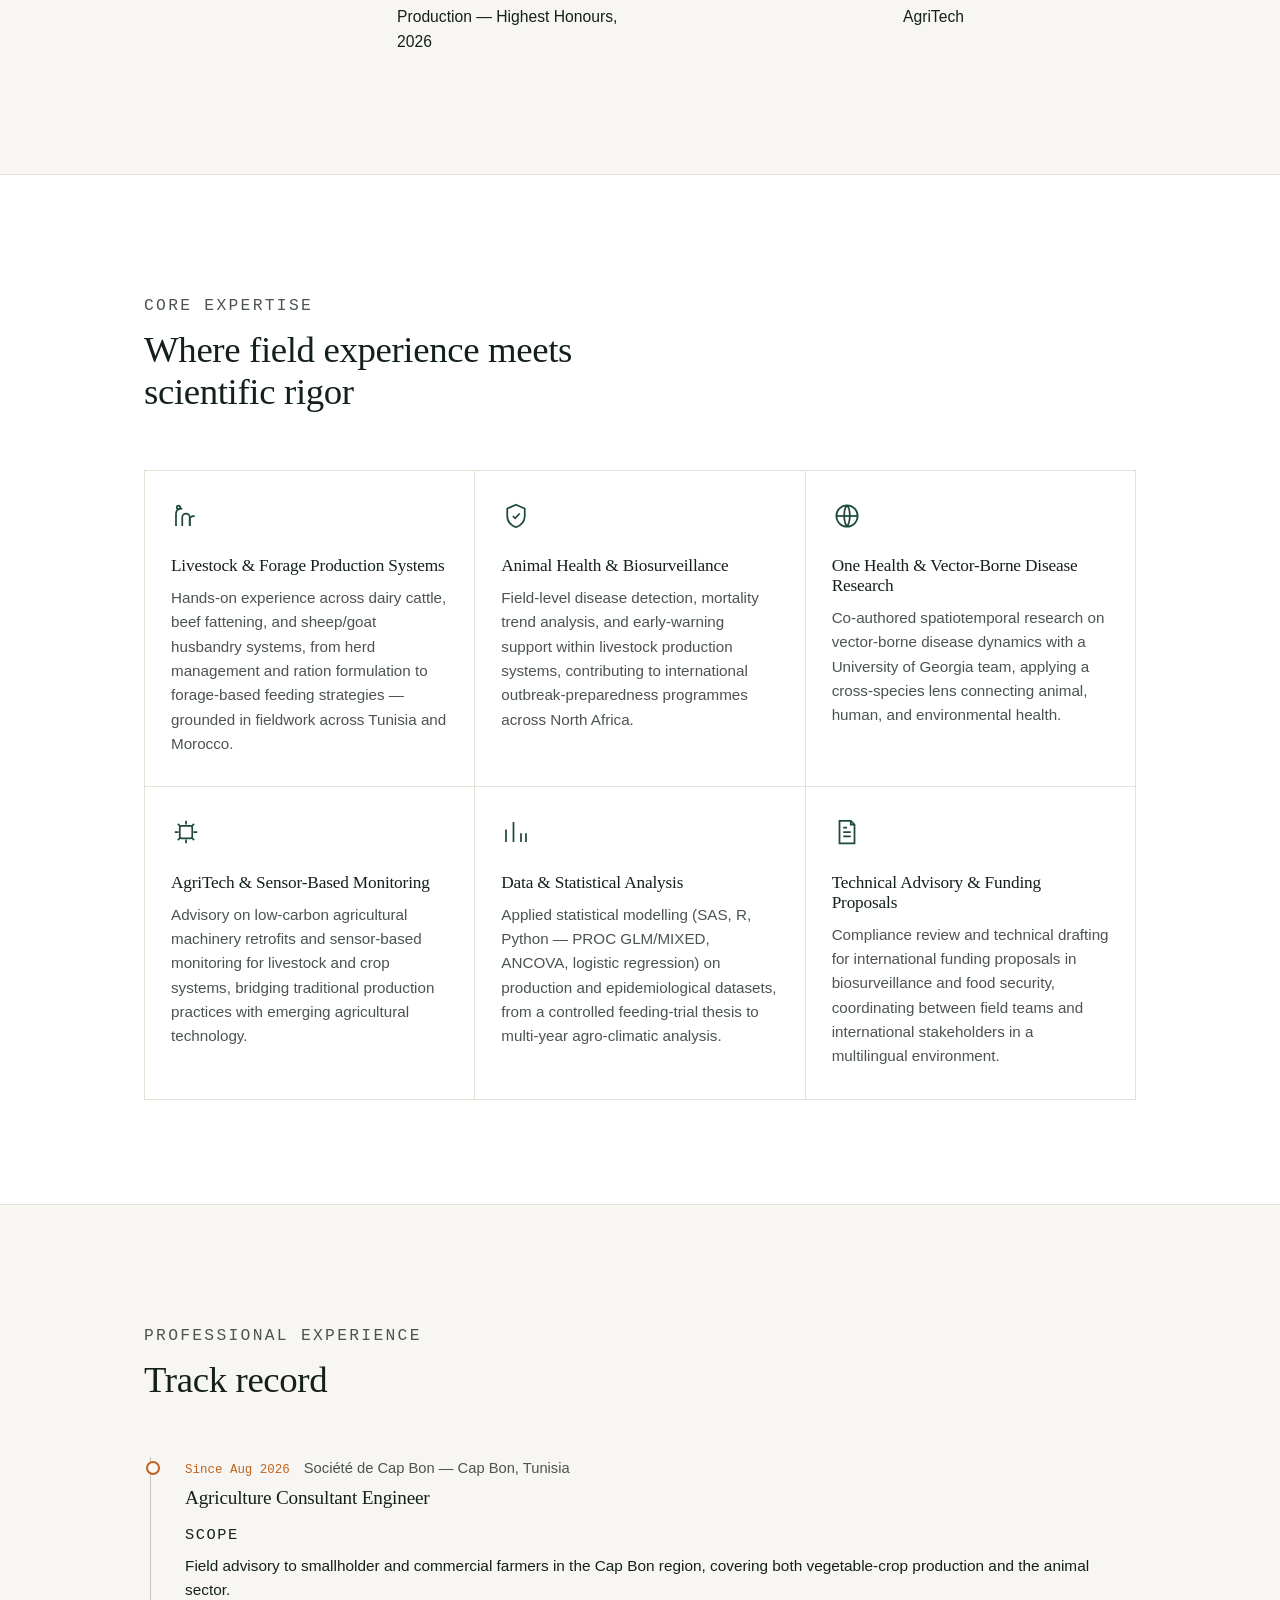
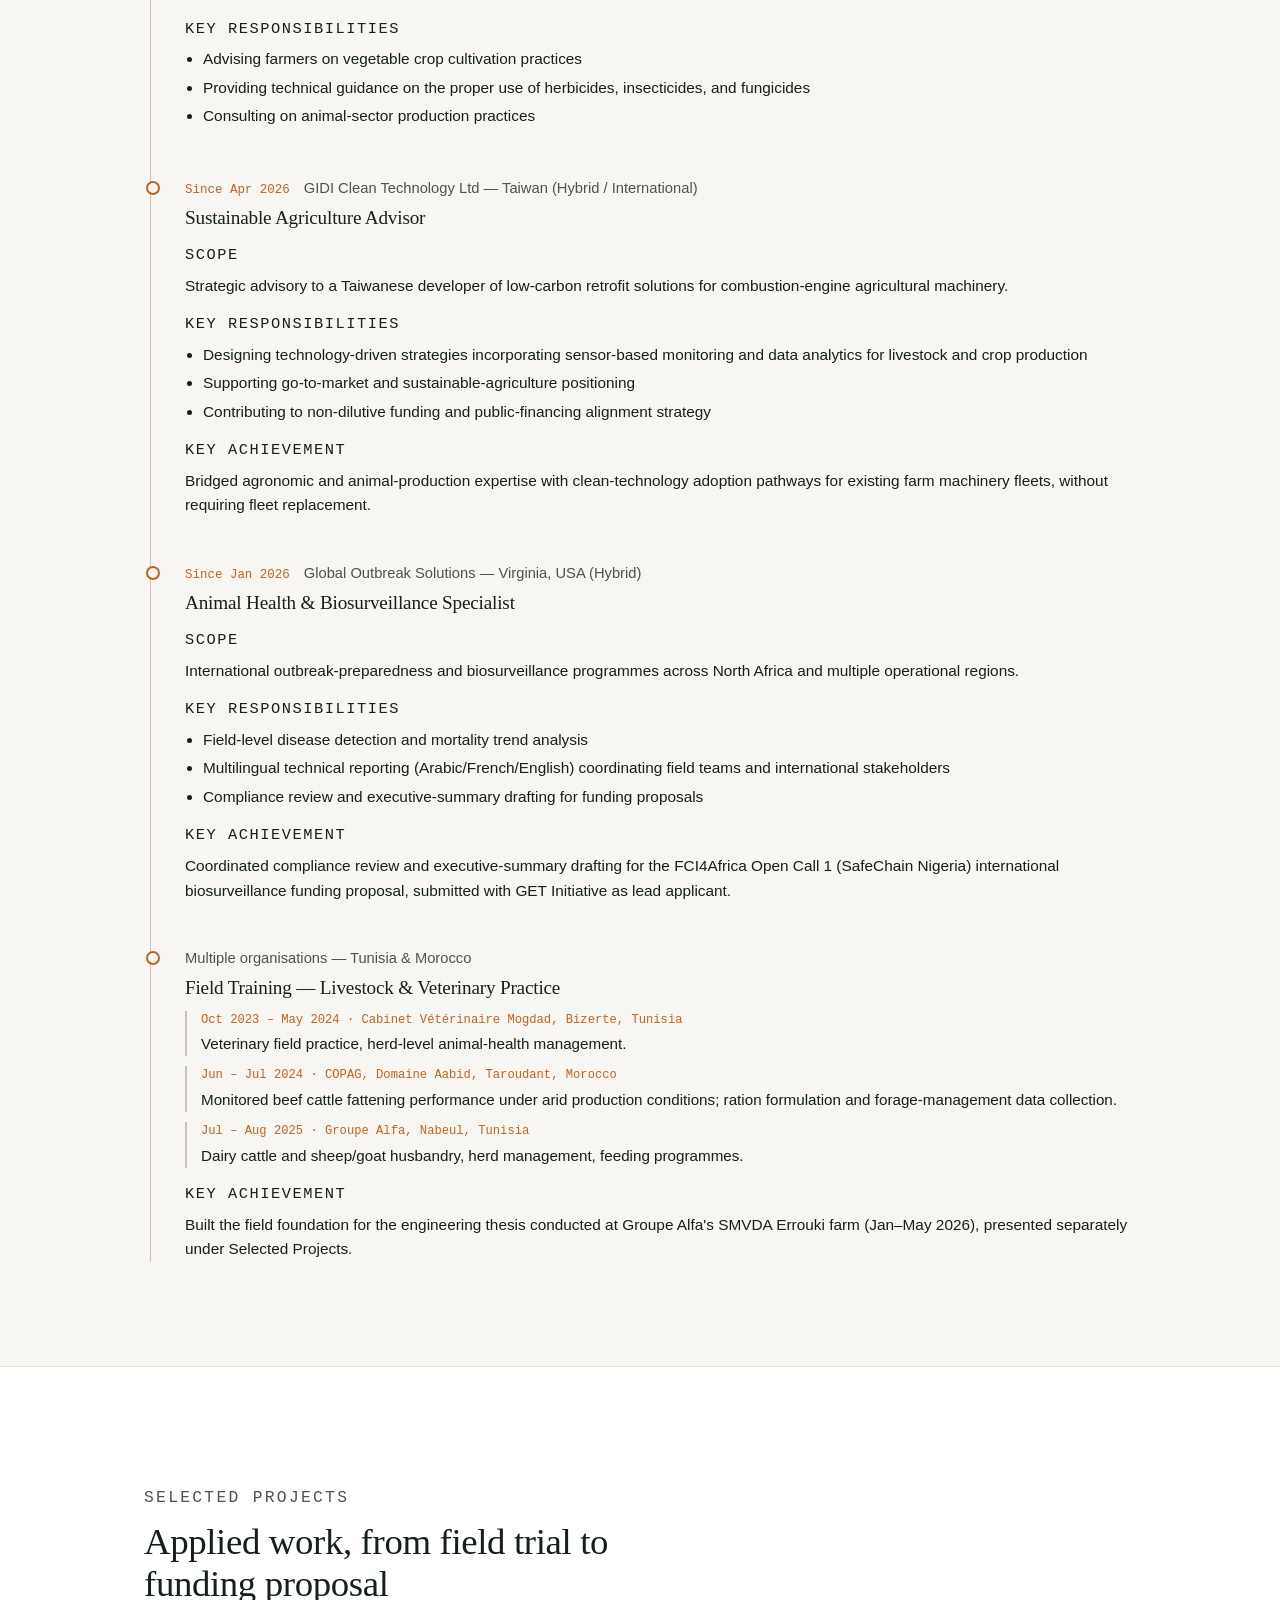
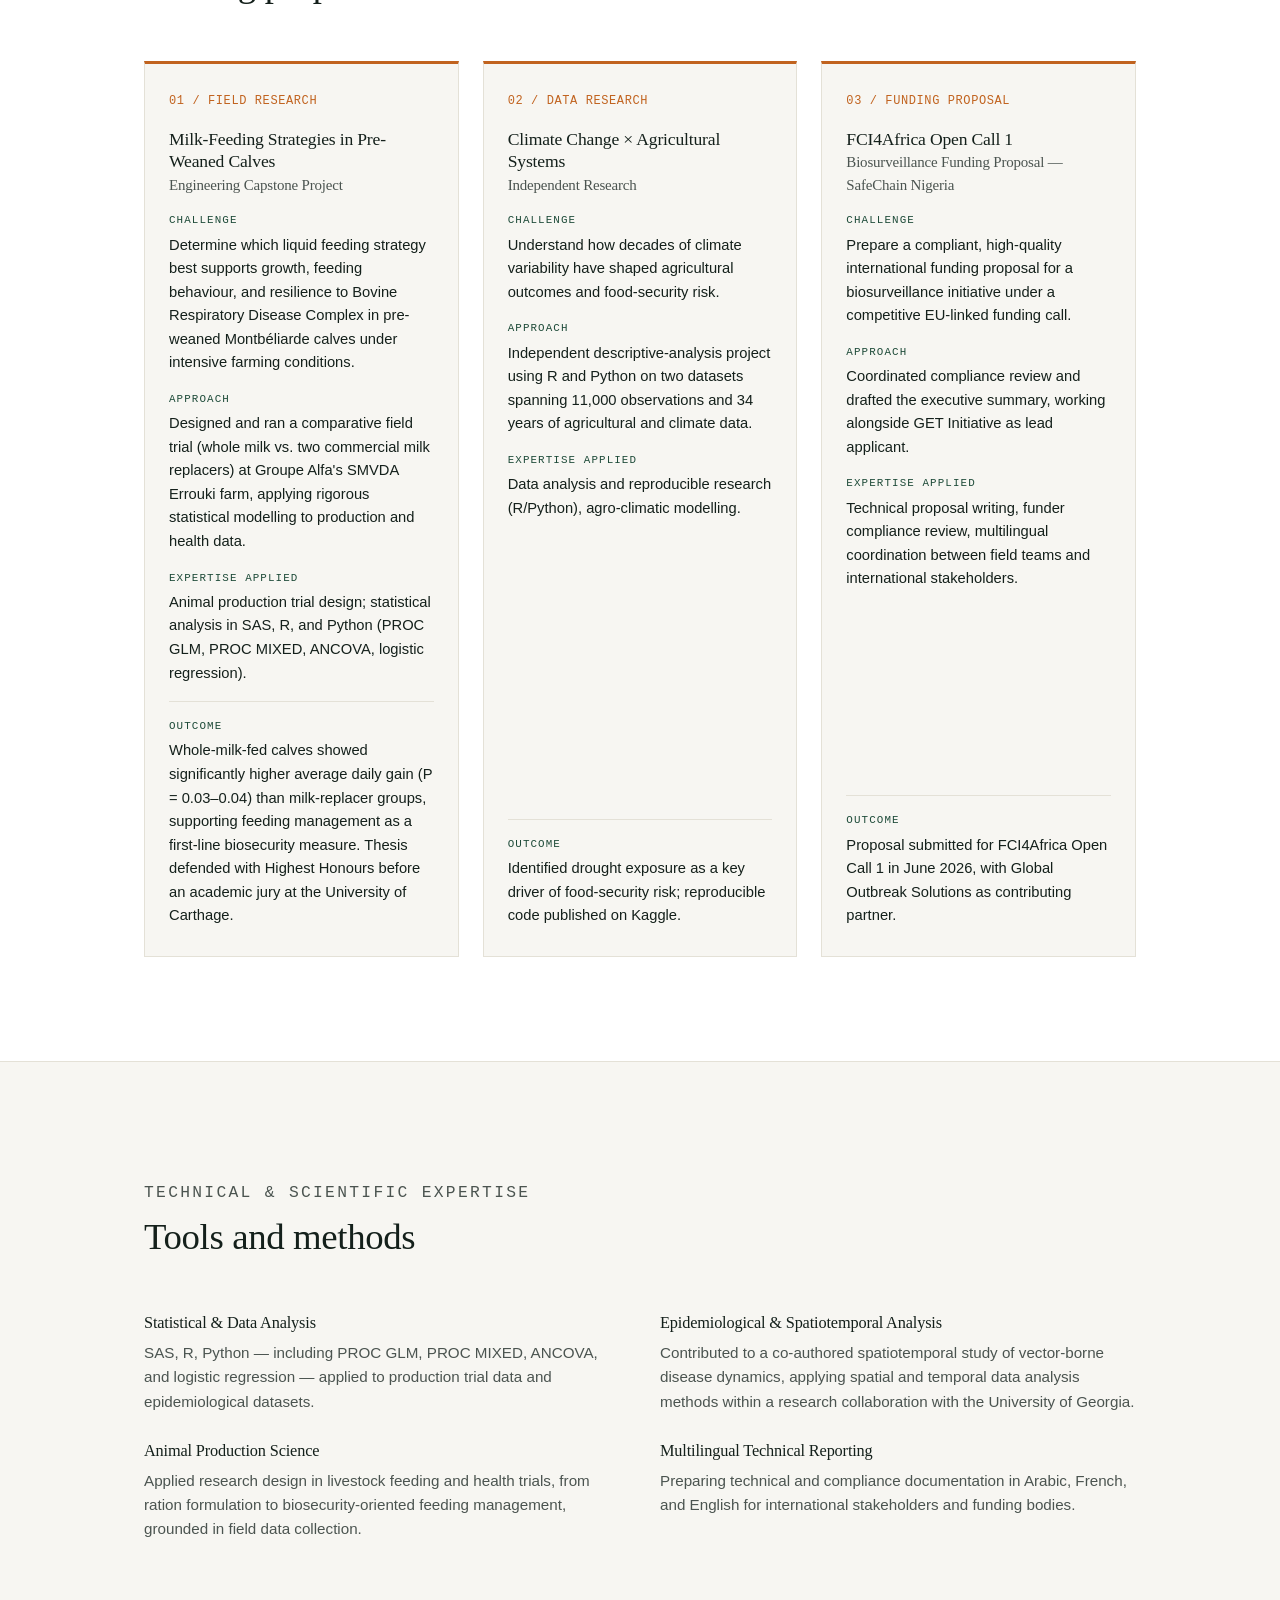
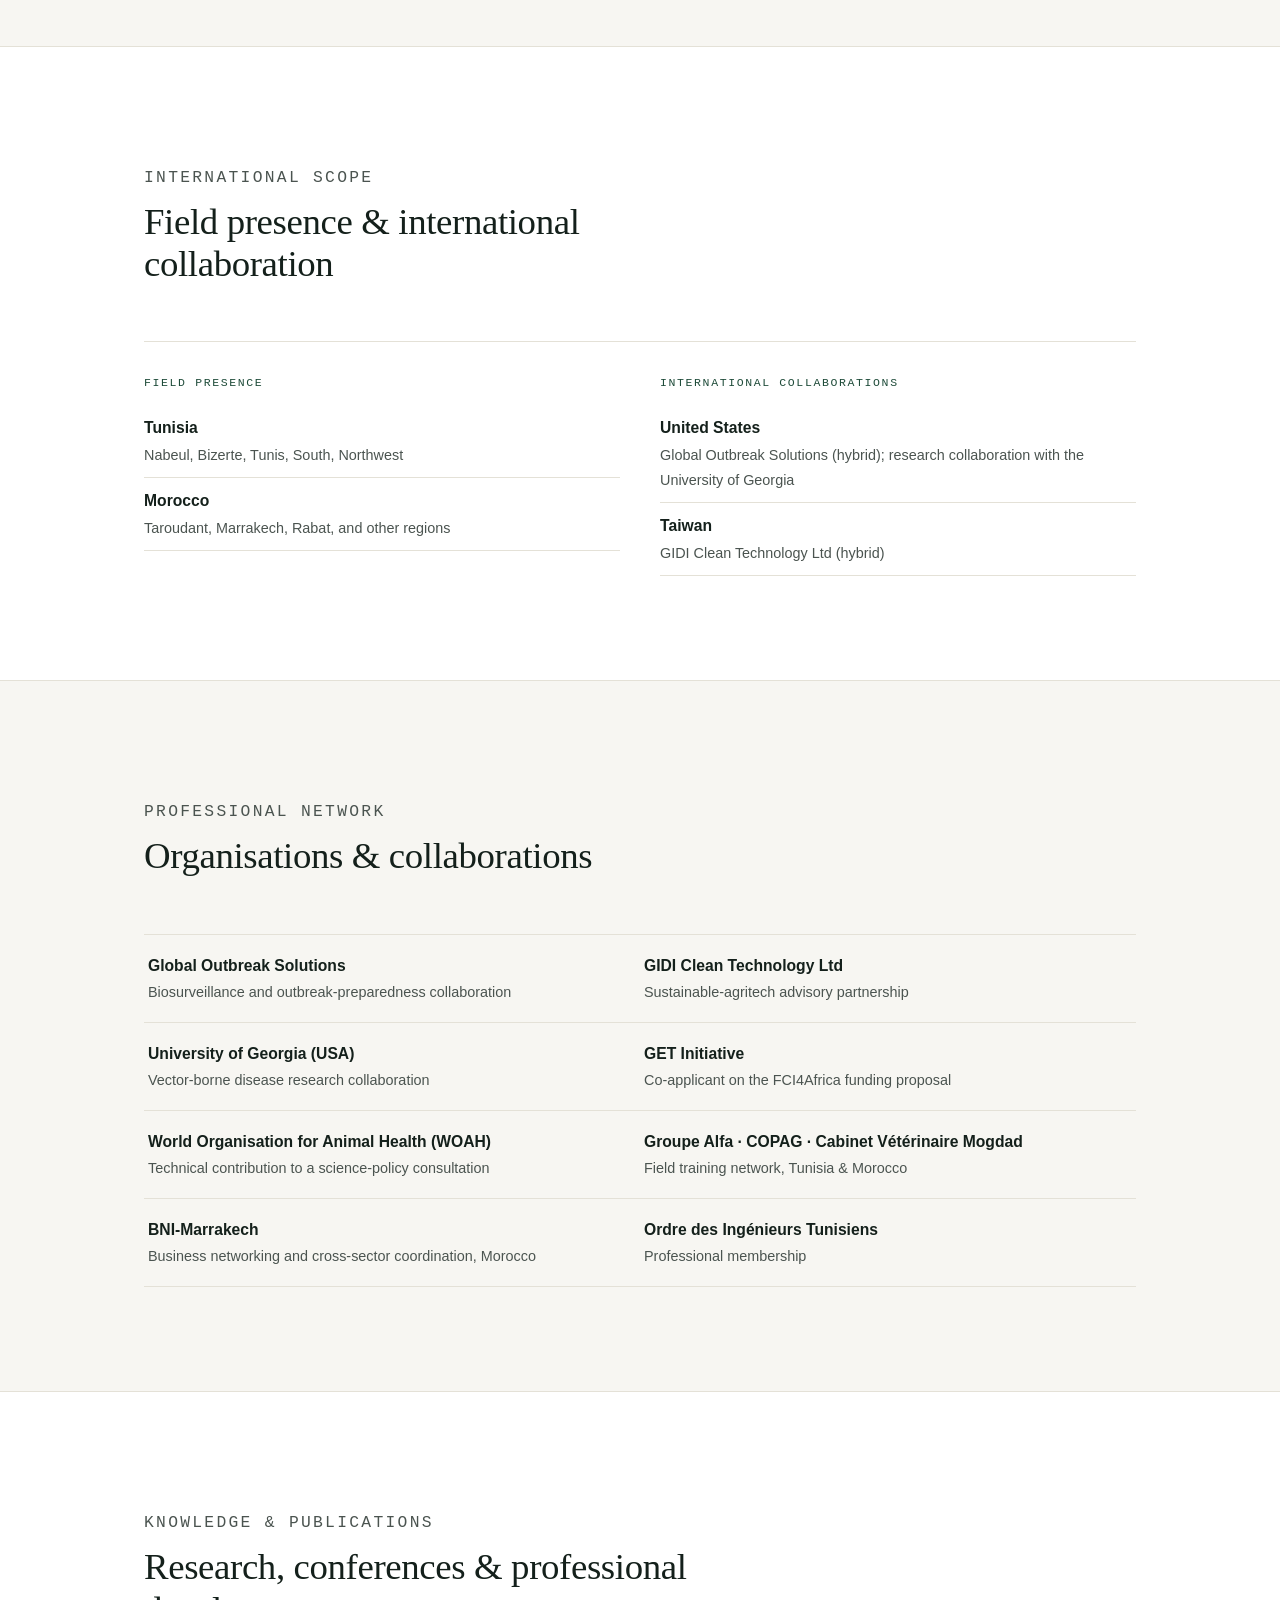
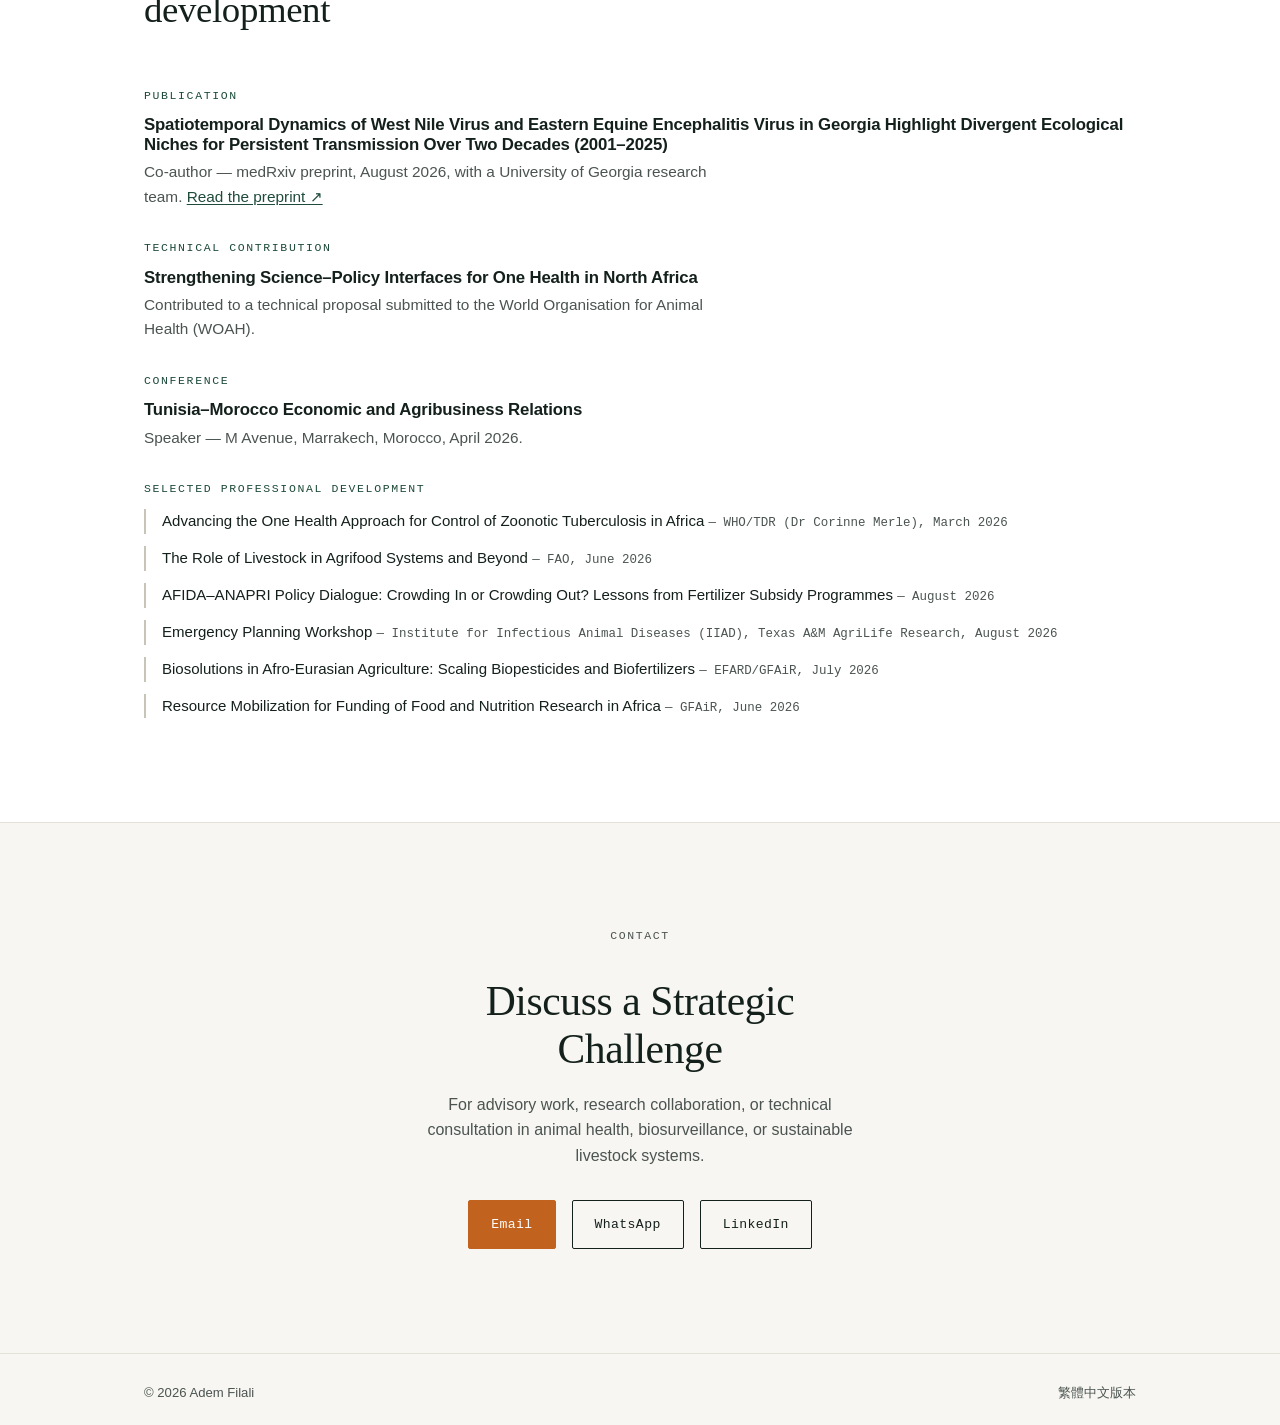
==== commit 9209dc86: "Add Corrected Files" ====
--- a/en/index.html
+++ b/en/index.html
@@ -468,7 +468,7 @@
         <div class="knowledge-block">
           <span class="eyebrow">Publication</span>
           <h3>Spatiotemporal Dynamics of West Nile Virus and Eastern Equine Encephalitis Virus in Georgia Highlight Divergent Ecological Niches for Persistent Transmission Over Two Decades (2001–2025)</h3>
-          <p>Co-author — medRxiv preprint, August 2026, with a University of Georgia research team.</p>
+          <p>Co-author — medRxiv preprint, August 2026, with a University of Georgia research team. <a href="https://www.medrxiv.org/content/10.64898/2026.07.29.26359272v2" target="_blank" rel="noopener">Read the preprint ↗</a></p>
         </div>
 
         <div class="knowledge-block">
--- a/assets/css/style.css
+++ b/assets/css/style.css
@@ -0,0 +1,726 @@
+/* =========================================================
+   Adem Filali — Executive Expert Portfolio
+   Design direction: "Field Notebook meets Scientific Instrument"
+   ========================================================= */
+
+:root {
+  --bg: #F7F6F2;
+  --bg-raised: #FFFFFF;
+  --text: #14201B;
+  --text-muted: #4B5450;
+  --accent: #1E4B39;       /* deep forest green — bolder, more authoritative */
+  --accent-strong: #163829; /* darker shade for hover/emphasis */
+  --accent-bright: #C1631F; /* confident amber-terracotta — CTAs, highlights, index marks */
+  --accent-data: #C1631F;  /* data line uses the same bright accent for more presence */
+  --dark: #14201B;         /* dark panel background (credentials strip) */
+  --line: #C9C4B8;
+  --line-soft: #E4E1D7;
+
+  --font-display: "Fraunces", "Iowan Old Style", serif;
+  --font-body: "Inter", -apple-system, BlinkMacSystemFont, "Segoe UI", sans-serif;
+  --font-mono: "IBM Plex Mono", "SFMono-Regular", monospace;
+
+  --max-width: 1120px;
+  --gutter: clamp(20px, 5vw, 64px);
+
+  --ease: cubic-bezier(0.16, 1, 0.3, 1);
+}
+
+* { box-sizing: border-box; }
+
+html {
+  scroll-behavior: smooth;
+}
+
+@media (prefers-reduced-motion: reduce) {
+  html { scroll-behavior: auto; }
+  * { animation-duration: 0.001ms !important; animation-iteration-count: 1 !important; transition-duration: 0.001ms !important; }
+}
+
+body {
+  margin: 0;
+  background: var(--bg);
+  color: var(--text);
+  font-family: var(--font-body);
+  font-size: 16px;
+  line-height: 1.6;
+  -webkit-font-smoothing: antialiased;
+}
+
+img { max-width: 100%; display: block; }
+
+a {
+  color: inherit;
+  text-decoration: none;
+}
+
+.container {
+  max-width: var(--max-width);
+  margin: 0 auto;
+  padding: 0 var(--gutter);
+}
+
+h1, h2, h3, h4 {
+  font-family: var(--font-display);
+  font-weight: 500;
+  line-height: 1.15;
+  margin: 0;
+  letter-spacing: -0.01em;
+}
+
+p { margin: 0; }
+
+.eyebrow {
+  font-family: var(--font-mono);
+  font-size: 0.72rem;
+  letter-spacing: 0.14em;
+  text-transform: uppercase;
+  color: var(--accent);
+}
+
+/* Visible keyboard focus everywhere */
+a:focus-visible,
+button:focus-visible {
+  outline: 2px solid var(--accent);
+  outline-offset: 3px;
+  border-radius: 2px;
+}
+
+/* ---------------------------------------------------------
+   Nav
+   --------------------------------------------------------- */
+.nav {
+  position: sticky;
+  top: 0;
+  z-index: 50;
+  background: rgba(247, 246, 242, 0.88);
+  backdrop-filter: blur(8px);
+  border-bottom: 1px solid var(--line-soft);
+}
+
+.nav__inner {
+  max-width: var(--max-width);
+  margin: 0 auto;
+  padding: 18px var(--gutter);
+  display: flex;
+  align-items: center;
+  justify-content: space-between;
+}
+
+.nav__mark {
+  font-family: var(--font-mono);
+  font-size: 0.85rem;
+  letter-spacing: 0.08em;
+  background: var(--dark);
+  color: var(--bg);
+  border: 1px solid var(--dark);
+  border-radius: 50%;
+  width: 38px;
+  height: 38px;
+  display: flex;
+  align-items: center;
+  justify-content: center;
+  transition: background 0.2s var(--ease);
+}
+.nav__mark:hover { background: var(--accent-bright); border-color: var(--accent-bright); }
+
+.nav__links {
+  display: flex;
+  align-items: center;
+  gap: 28px;
+  font-size: 0.85rem;
+}
+
+.nav__links a {
+  color: var(--text-muted);
+  transition: color 0.2s var(--ease);
+}
+.nav__links a:hover { color: var(--accent); }
+
+.nav__lang {
+  font-family: var(--font-mono);
+  font-size: 0.75rem;
+  padding: 4px 10px;
+  border: 1px solid var(--line);
+  border-radius: 999px;
+  color: var(--text-muted);
+}
+.nav__lang span[aria-current="page"] { color: var(--text); font-weight: 600; }
+
+.nav__toggle { display: none; }
+
+@media (max-width: 760px) {
+  .nav__links { display: none; }
+}
+
+/* ---------------------------------------------------------
+   Hero
+   --------------------------------------------------------- */
+.hero {
+  position: relative;
+  padding: clamp(56px, 10vw, 120px) 0 clamp(48px, 8vw, 96px);
+  overflow: hidden;
+}
+
+.hero__inner {
+  display: grid;
+  grid-template-columns: 1.1fr 0.9fr;
+  gap: clamp(32px, 6vw, 72px);
+  align-items: center;
+}
+
+@media (max-width: 860px) {
+  .hero__inner {
+    grid-template-columns: 1fr;
+  }
+  .hero__portrait { order: -1; max-width: 260px; margin: 0 auto; }
+}
+
+.hero__eyebrow {
+  margin-bottom: 18px;
+}
+
+.hero h1 {
+  font-size: clamp(2.4rem, 5.4vw, 4rem);
+  margin-bottom: 14px;
+}
+
+.hero__role {
+  font-family: var(--font-mono);
+  font-size: clamp(0.95rem, 1.6vw, 1.05rem);
+  color: var(--accent);
+  margin-bottom: 22px;
+  letter-spacing: 0.01em;
+}
+
+.hero__tagline {
+  font-size: clamp(1.05rem, 2vw, 1.25rem);
+  color: var(--text-muted);
+  max-width: 46ch;
+  margin-bottom: 34px;
+}
+
+.hero__cta {
+  display: flex;
+  gap: 14px;
+  flex-wrap: wrap;
+}
+
+.btn {
+  font-family: var(--font-mono);
+  font-size: 0.82rem;
+  letter-spacing: 0.03em;
+  padding: 13px 22px;
+  border-radius: 2px;
+  border: 1px solid var(--text);
+  transition: background 0.2s var(--ease), color 0.2s var(--ease), transform 0.2s var(--ease);
+  display: inline-block;
+}
+
+.btn--primary {
+  background: var(--accent-bright);
+  border-color: var(--accent-bright);
+  color: #FFFFFF;
+}
+.btn--primary:hover { background: #A8551A; border-color: #A8551A; transform: translateY(-1px); }
+
+.btn--ghost {
+  background: transparent;
+  color: var(--text);
+}
+.btn--ghost:hover { border-color: var(--accent-bright); color: var(--accent-bright); transform: translateY(-1px); }
+
+.hero__portrait {
+  position: relative;
+  overflow: hidden;
+  aspect-ratio: 4 / 5;
+  border-radius: 50%;
+  border: 1px solid var(--line-soft);
+  max-width: 420px;
+  margin-left: auto;
+  box-shadow: 0 18px 40px -18px rgba(20, 32, 27, 0.35);
+}
+.hero__portrait img {
+  width: 100%; height: 100%; object-fit: cover;
+  object-position: 50% 18%;
+}
+
+/* Signature data-line motif */
+.dataline {
+  position: absolute;
+  left: 0;
+  right: 0;
+  bottom: -10px;
+  width: 100%;
+  height: auto;
+  color: var(--accent-data);
+  opacity: 0.55;
+  pointer-events: none;
+}
+
+.dataline--divider {
+  position: relative;
+  bottom: auto;
+  opacity: 0.4;
+  margin: 0 auto;
+  max-width: var(--max-width);
+  padding: 0 var(--gutter);
+}
+
+/* ---------------------------------------------------------
+   Credentials strip (dark, high-contrast authority band)
+   --------------------------------------------------------- */
+.credentials {
+  background: var(--dark);
+  color: var(--bg);
+  padding: 22px 0;
+}
+.credentials__inner {
+  display: flex;
+  flex-wrap: wrap;
+  align-items: center;
+  justify-content: space-between;
+  gap: 14px 32px;
+}
+.credentials__item {
+  font-family: var(--font-mono);
+  font-size: 0.8rem;
+  letter-spacing: 0.03em;
+  color: #D9D6C9;
+  white-space: nowrap;
+}
+.credentials__item b {
+  color: var(--bg);
+  font-weight: 500;
+}
+.credentials__item .dot {
+  color: var(--accent-bright);
+  margin-right: 8px;
+}
+
+/* ---------------------------------------------------------
+   Section scaffolding
+   --------------------------------------------------------- */
+section {
+  padding: clamp(56px, 9vw, 104px) 0;
+}
+
+.section-head {
+  margin-bottom: clamp(32px, 5vw, 56px);
+  max-width: 62ch;
+}
+
+.section-head h2 {
+  font-size: clamp(1.7rem, 3.2vw, 2.3rem);
+  margin-top: 10px;
+}
+
+.section-head p {
+  color: var(--text-muted);
+  margin-top: 14px;
+  font-size: 1.02rem;
+}
+
+.section--raised {
+  background: var(--bg-raised);
+  border-top: 1px solid var(--line-soft);
+  border-bottom: 1px solid var(--line-soft);
+}
+
+/* reveal-on-scroll */
+.reveal {
+  opacity: 0;
+  transform: translateY(10px);
+  transition: opacity 0.6s var(--ease), transform 0.6s var(--ease);
+}
+.reveal.is-visible {
+  opacity: 1;
+  transform: translateY(0);
+}
+
+/* ---------------------------------------------------------
+   Executive Profile
+   --------------------------------------------------------- */
+.profile__text {
+  font-size: clamp(1.05rem, 1.6vw, 1.2rem);
+  max-width: 74ch;
+  color: var(--text);
+}
+
+.profile__facts {
+  margin-top: 32px;
+  display: grid;
+  grid-template-columns: repeat(auto-fit, minmax(150px, 1fr));
+  gap: 20px;
+  border-top: 1px solid var(--line-soft);
+  padding-top: 24px;
+}
+
+.fact dt {
+  font-family: var(--font-mono);
+  font-size: 0.7rem;
+  text-transform: uppercase;
+  letter-spacing: 0.1em;
+  color: var(--text-muted);
+  margin-bottom: 6px;
+}
+.fact dd {
+  margin: 0;
+  font-size: 0.98rem;
+}
+
+/* ---------------------------------------------------------
+   Core Expertise — cards
+   --------------------------------------------------------- */
+.grid-cards {
+  display: grid;
+  grid-template-columns: repeat(3, 1fr);
+  gap: 1px;
+  background: var(--line-soft);
+  border: 1px solid var(--line-soft);
+}
+
+@media (max-width: 900px) {
+  .grid-cards { grid-template-columns: repeat(2, 1fr); }
+}
+@media (max-width: 600px) {
+  .grid-cards { grid-template-columns: 1fr; }
+}
+
+.card {
+  background: var(--bg);
+  padding: 30px 26px;
+  transition: background 0.25s var(--ease);
+}
+.section--raised .card { background: var(--bg-raised); }
+
+.card:hover { background: var(--bg-raised); }
+.section--raised .card:hover { background: var(--bg); }
+
+.card__icon {
+  width: 30px;
+  height: 30px;
+  color: var(--accent);
+  margin-bottom: 18px;
+}
+
+.card h3 {
+  font-size: 1.08rem;
+  margin-bottom: 10px;
+}
+
+.card p {
+  color: var(--text-muted);
+  font-size: 0.95rem;
+}
+
+/* ---------------------------------------------------------
+   Timeline — Professional Experience
+   --------------------------------------------------------- */
+.timeline {
+  display: flex;
+  flex-direction: column;
+  border-left: 1px solid var(--line);
+  margin-left: 6px;
+}
+
+.timeline__item {
+  position: relative;
+  padding: 0 0 44px 34px;
+}
+.timeline__item:last-child { padding-bottom: 0; }
+
+.timeline__item::before {
+  content: "";
+  position: absolute;
+  left: -5.5px;
+  top: 4px;
+  width: 10px;
+  height: 10px;
+  border-radius: 50%;
+  background: var(--bg);
+  border: 2px solid var(--accent-bright);
+}
+
+.timeline__meta {
+  display: flex;
+  flex-wrap: wrap;
+  gap: 8px 14px;
+  align-items: baseline;
+  margin-bottom: 6px;
+}
+
+.timeline__dates {
+  font-family: var(--font-mono);
+  font-size: 0.78rem;
+  color: var(--accent-data);
+}
+
+.timeline__org {
+  font-size: 0.92rem;
+  color: var(--text-muted);
+}
+
+.timeline h3 {
+  font-size: 1.2rem;
+  margin-bottom: 12px;
+}
+
+.timeline__block {
+  margin-top: 14px;
+}
+.timeline__block-label {
+  font-family: var(--font-mono);
+  font-size: 0.7rem;
+  text-transform: uppercase;
+  letter-spacing: 0.1em;
+  color: var(--text-muted);
+  margin-bottom: 6px;
+}
+.timeline__block p, .timeline__block li {
+  font-size: 0.96rem;
+  color: var(--text);
+}
+.timeline__block ul {
+  margin: 0;
+  padding-left: 18px;
+}
+.timeline__block li { margin-bottom: 4px; }
+
+.field-training-list {
+  list-style: none;
+  margin: 0 0 14px 0;
+  padding: 0;
+  display: flex;
+  flex-direction: column;
+  gap: 10px;
+}
+.field-training-list li {
+  font-size: 0.95rem;
+  padding-left: 14px;
+  border-left: 2px solid var(--line);
+}
+.field-training-list b { font-weight: 600; }
+.field-training-list .ft-dates {
+  font-family: var(--font-mono);
+  font-size: 0.76rem;
+  color: var(--accent-data);
+  display: block;
+  margin-bottom: 2px;
+}
+
+/* ---------------------------------------------------------
+   Selected Projects
+   --------------------------------------------------------- */
+.projects {
+  display: grid;
+  grid-template-columns: repeat(3, 1fr);
+  gap: 24px;
+}
+@media (max-width: 940px) {
+  .projects { grid-template-columns: 1fr; }
+}
+
+.project-card {
+  border: 1px solid var(--line-soft);
+  border-top: 3px solid var(--accent-bright);
+  padding: 28px 24px;
+  background: var(--bg-raised);
+  display: flex;
+  flex-direction: column;
+  gap: 16px;
+  height: 100%;
+}
+.section--raised .project-card { background: var(--bg); }
+
+.project-card__index {
+  font-family: var(--font-mono);
+  font-size: 0.75rem;
+  color: var(--accent-bright);
+  letter-spacing: 0.05em;
+}
+
+.project-card h3 {
+  font-size: 1.1rem;
+  line-height: 1.3;
+}
+
+.project-card__row {
+  font-size: 0.92rem;
+}
+.project-card__row .label {
+  display: block;
+  font-family: var(--font-mono);
+  font-size: 0.68rem;
+  text-transform: uppercase;
+  letter-spacing: 0.1em;
+  color: var(--accent);
+  margin-bottom: 4px;
+}
+
+/* Outcome always anchors to the bottom, so cards of different
+   content length still end visually aligned across the row. */
+.project-card__row--outcome {
+  margin-top: auto;
+  padding-top: 16px;
+  border-top: 1px solid var(--line-soft);
+}
+
+/* ---------------------------------------------------------
+   Technical expertise list
+   --------------------------------------------------------- */
+.tech-grid {
+  display: grid;
+  grid-template-columns: repeat(2, 1fr);
+  gap: 28px 40px;
+}
+@media (max-width: 700px) { .tech-grid { grid-template-columns: 1fr; } }
+
+.tech-item h3 {
+  font-size: 1.02rem;
+  margin-bottom: 8px;
+}
+.tech-item p {
+  color: var(--text-muted);
+  font-size: 0.95rem;
+}
+
+/* ---------------------------------------------------------
+   International scope
+   --------------------------------------------------------- */
+.scope-grid {
+  display: grid;
+  grid-template-columns: 1fr 1fr;
+  gap: 40px;
+  border-top: 1px solid var(--line-soft);
+  padding-top: 32px;
+}
+@media (max-width: 700px) { .scope-grid { grid-template-columns: 1fr; } }
+
+.scope-col .eyebrow { margin-bottom: 12px; display: block; }
+.scope-col ul { list-style: none; margin: 0; padding: 0; }
+.scope-col li {
+  padding: 10px 0;
+  border-bottom: 1px solid var(--line-soft);
+  font-size: 0.98rem;
+}
+.scope-col li b { display: block; font-weight: 600; margin-bottom: 2px; }
+.scope-col li span { color: var(--text-muted); font-size: 0.9rem; }
+
+/* ---------------------------------------------------------
+   Professional network
+   --------------------------------------------------------- */
+.network-list {
+  list-style: none;
+  margin: 0;
+  padding: 0;
+  display: grid;
+  grid-template-columns: repeat(2, 1fr);
+  gap: 0;
+  border-top: 1px solid var(--line-soft);
+}
+@media (max-width: 700px) { .network-list { grid-template-columns: 1fr; } }
+
+.network-list li {
+  padding: 18px 4px;
+  border-bottom: 1px solid var(--line-soft);
+  display: flex;
+  flex-direction: column;
+  gap: 3px;
+}
+.network-list li:nth-child(odd) { padding-right: 24px; }
+.network-list b { font-size: 0.98rem; }
+.network-list span { color: var(--text-muted); font-size: 0.9rem; }
+
+/* ---------------------------------------------------------
+   Knowledge / publications
+   --------------------------------------------------------- */
+.knowledge-block {
+  margin-bottom: 30px;
+}
+.knowledge-block:last-child { margin-bottom: 0; }
+
+.knowledge-block .eyebrow { display: block; margin-bottom: 10px; }
+
+.knowledge-block h3 {
+  font-size: 1.05rem;
+  margin-bottom: 6px;
+  font-family: var(--font-body);
+  font-weight: 600;
+}
+.knowledge-block p {
+  color: var(--text-muted);
+  font-size: 0.96rem;
+  max-width: 70ch;
+}
+.knowledge-block p a {
+  color: var(--accent);
+  text-decoration: underline;
+  text-underline-offset: 2px;
+  font-weight: 500;
+  white-space: nowrap;
+}
+.knowledge-block p a:hover {
+  color: var(--accent-data);
+}
+
+.webinar-list {
+  list-style: none;
+  margin: 0;
+  padding: 0;
+  display: flex;
+  flex-direction: column;
+  gap: 12px;
+}
+.webinar-list li {
+  font-size: 0.94rem;
+  padding-left: 16px;
+  border-left: 2px solid var(--line);
+}
+.webinar-list .wl-org {
+  color: var(--text-muted);
+  font-family: var(--font-mono);
+  font-size: 0.78rem;
+}
+
+/* ---------------------------------------------------------
+   Contact
+   --------------------------------------------------------- */
+.contact {
+  text-align: center;
+}
+.contact h2 {
+  font-size: clamp(1.9rem, 4vw, 2.6rem);
+  max-width: 20ch;
+  margin: 0 auto 18px;
+}
+.contact p {
+  color: var(--text-muted);
+  max-width: 50ch;
+  margin: 0 auto 32px;
+}
+.contact__channels {
+  display: flex;
+  justify-content: center;
+  gap: 16px;
+  flex-wrap: wrap;
+}
+
+/* ---------------------------------------------------------
+   Footer
+   --------------------------------------------------------- */
+footer {
+  border-top: 1px solid var(--line-soft);
+  padding: 28px 0;
+}
+footer .container {
+  display: flex;
+  justify-content: space-between;
+  align-items: center;
+  flex-wrap: wrap;
+  gap: 12px;
+  font-size: 0.82rem;
+  color: var(--text-muted);
+}
+footer a { color: var(--text-muted); }
+footer a:hover { color: var(--accent); }
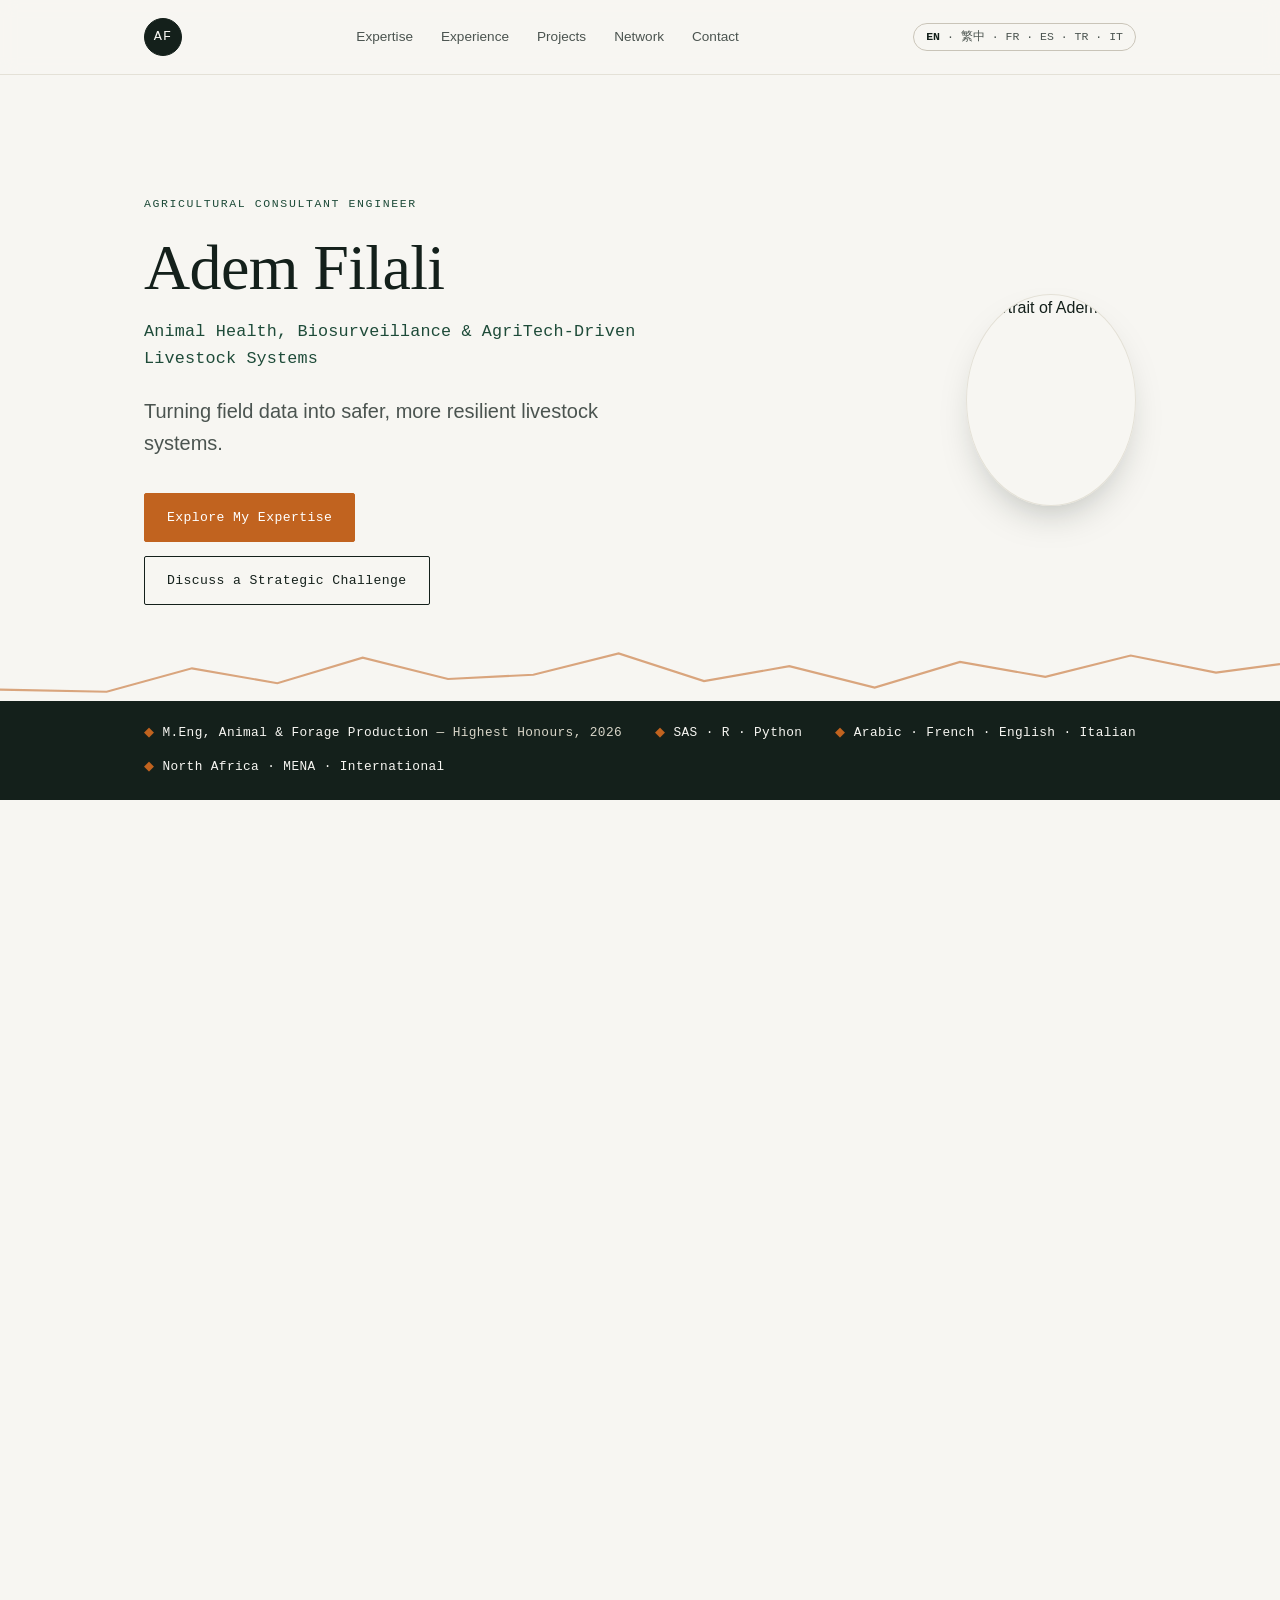
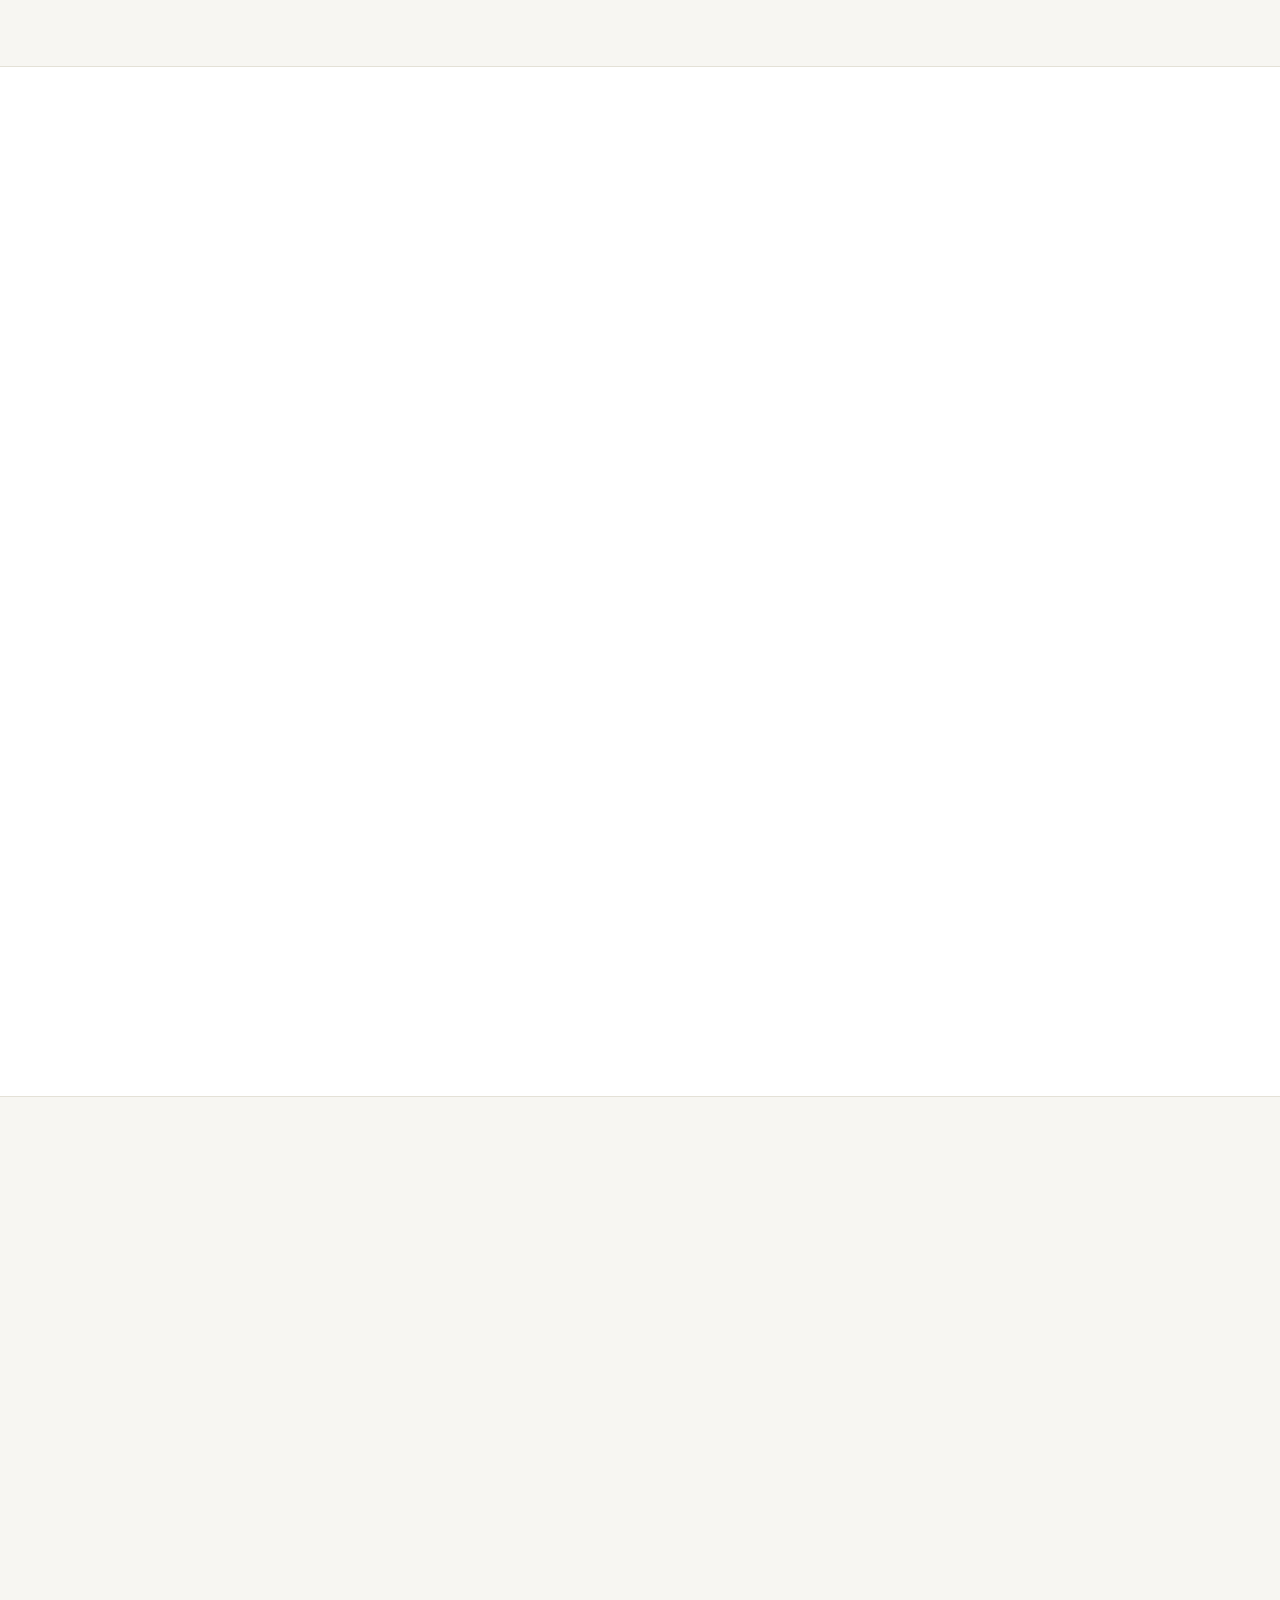
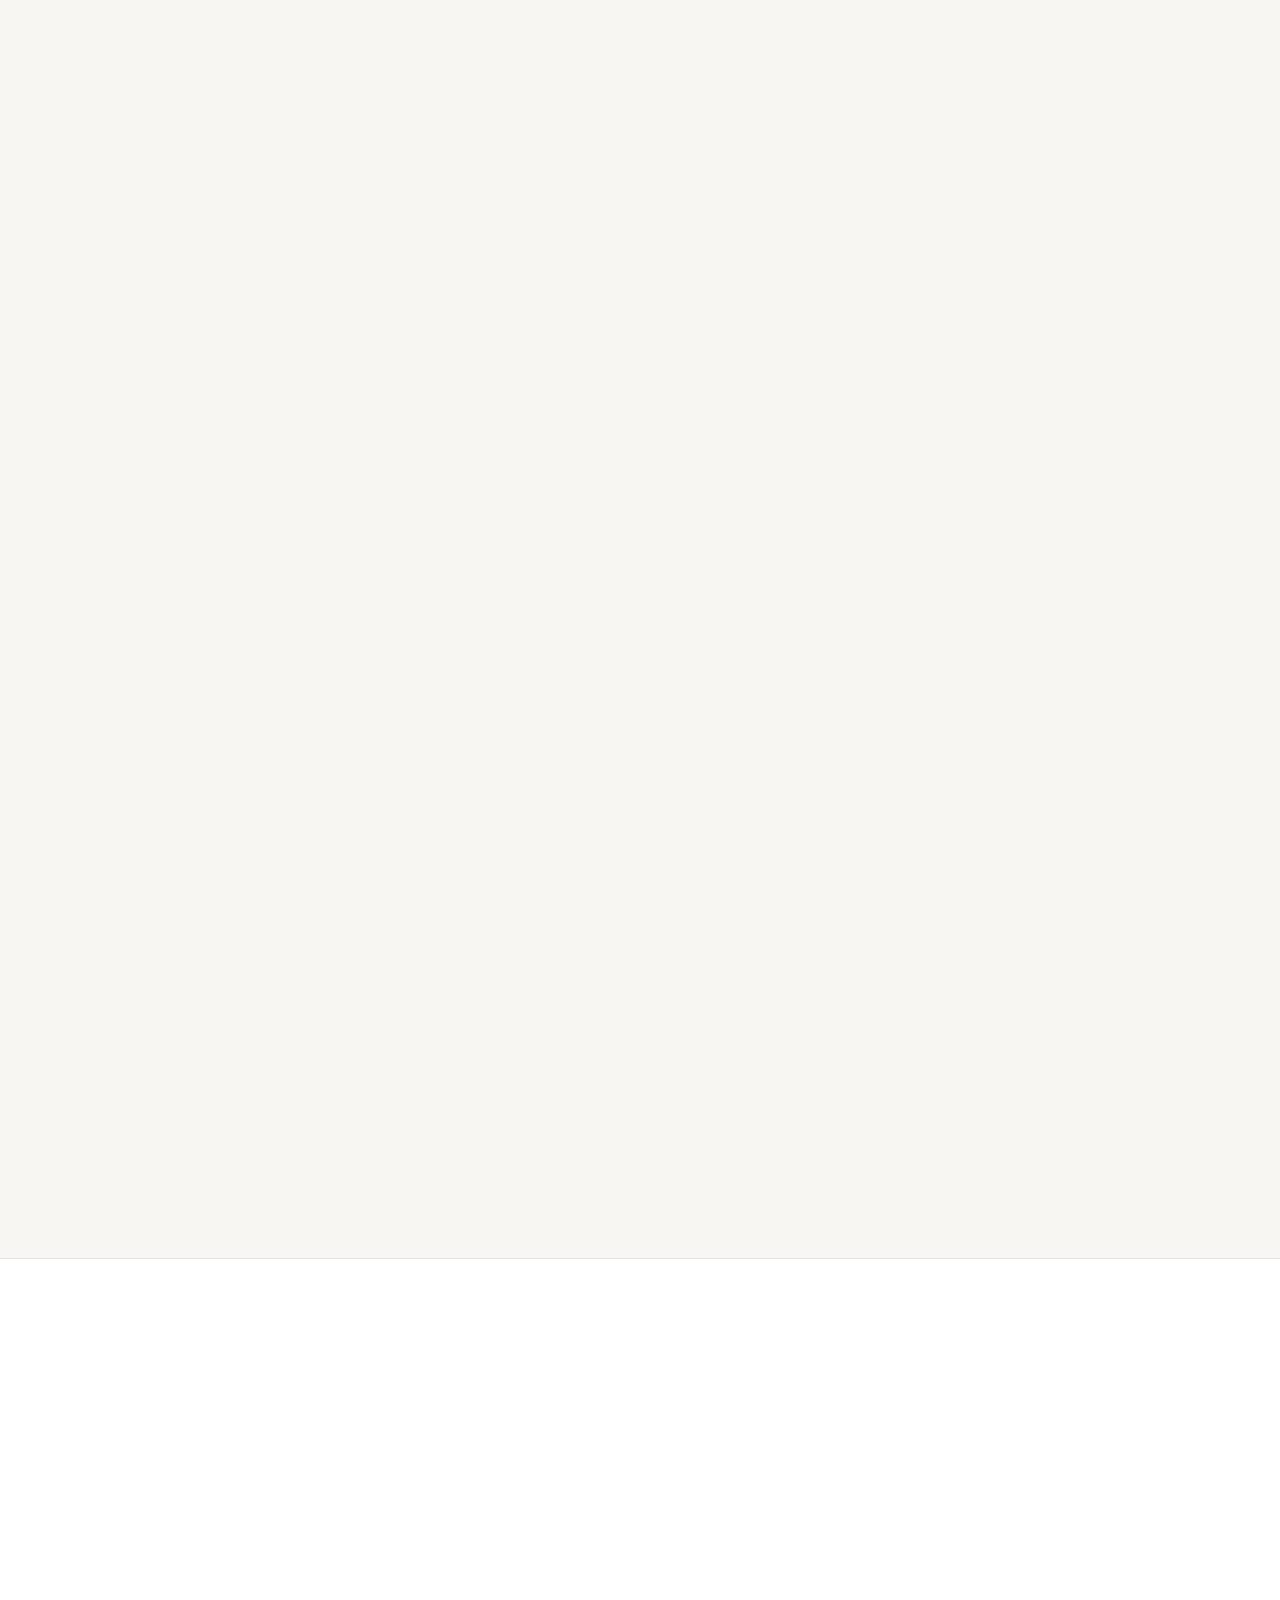
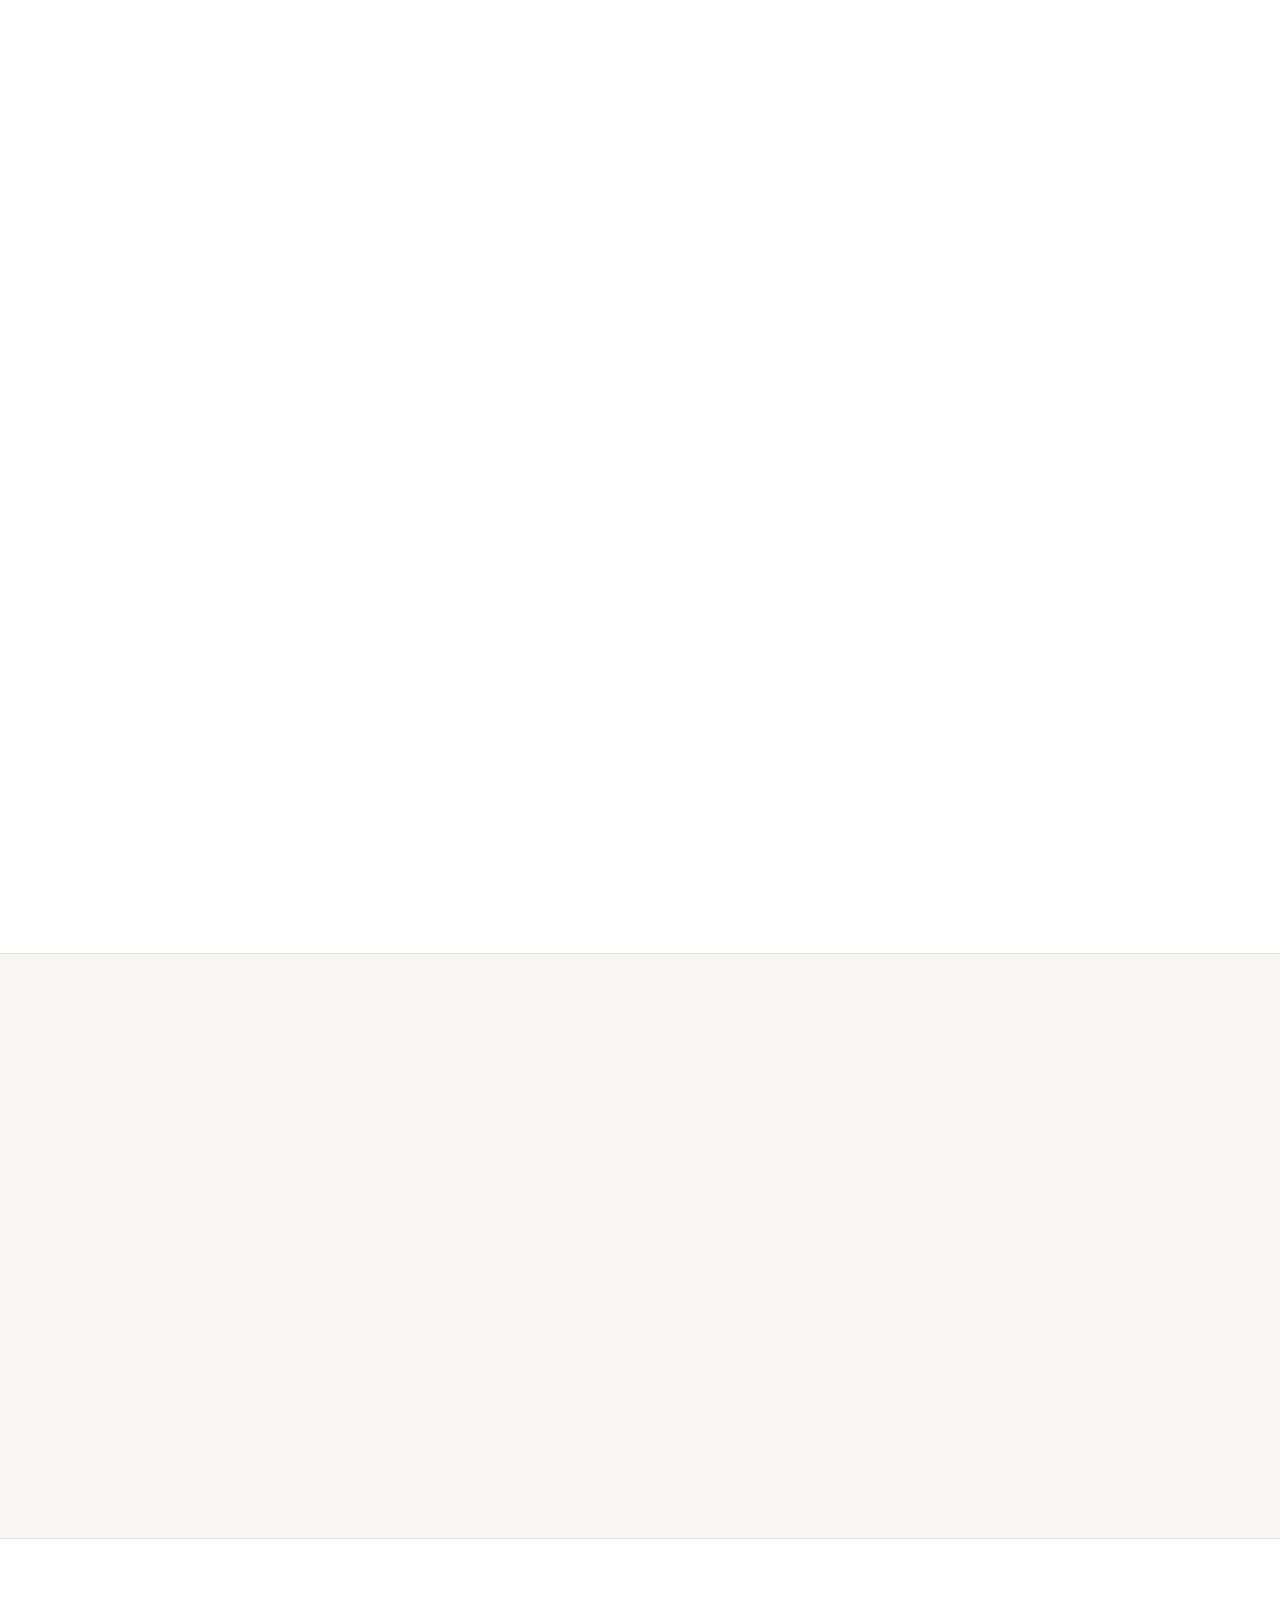
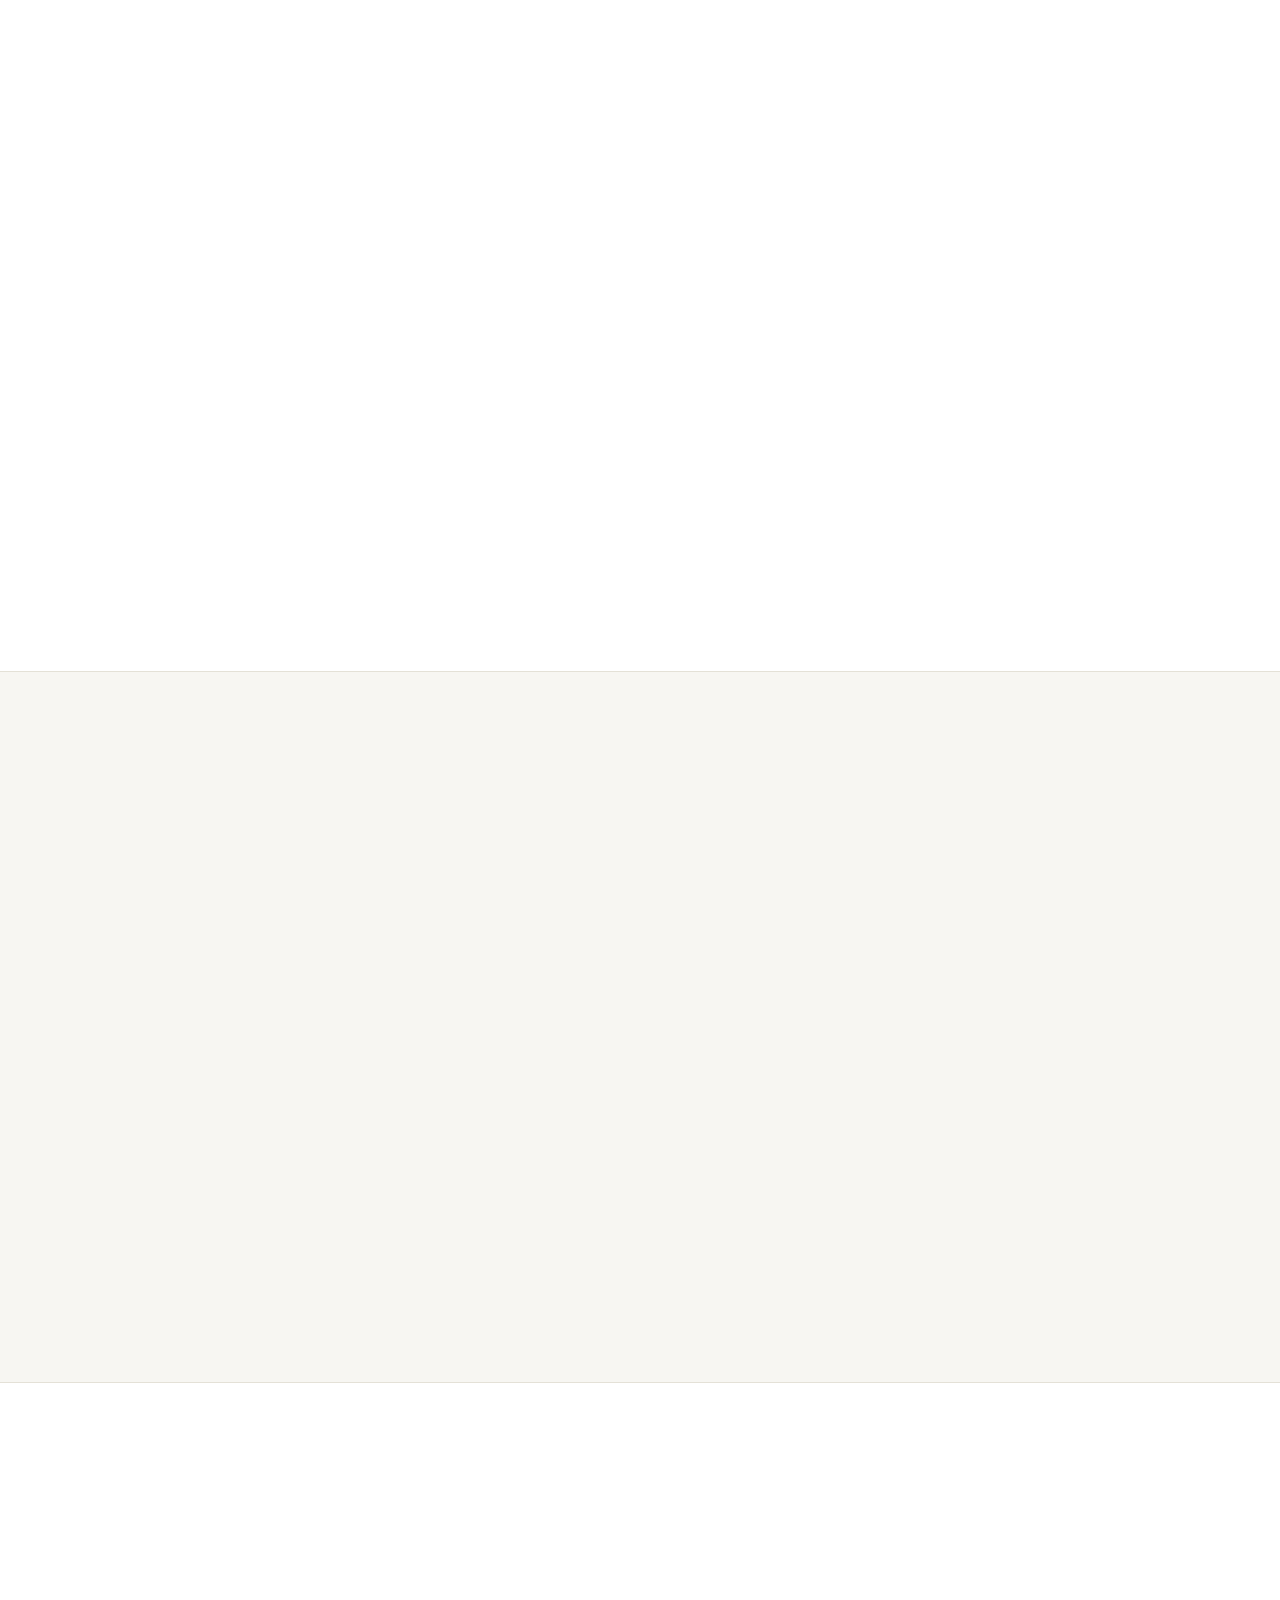
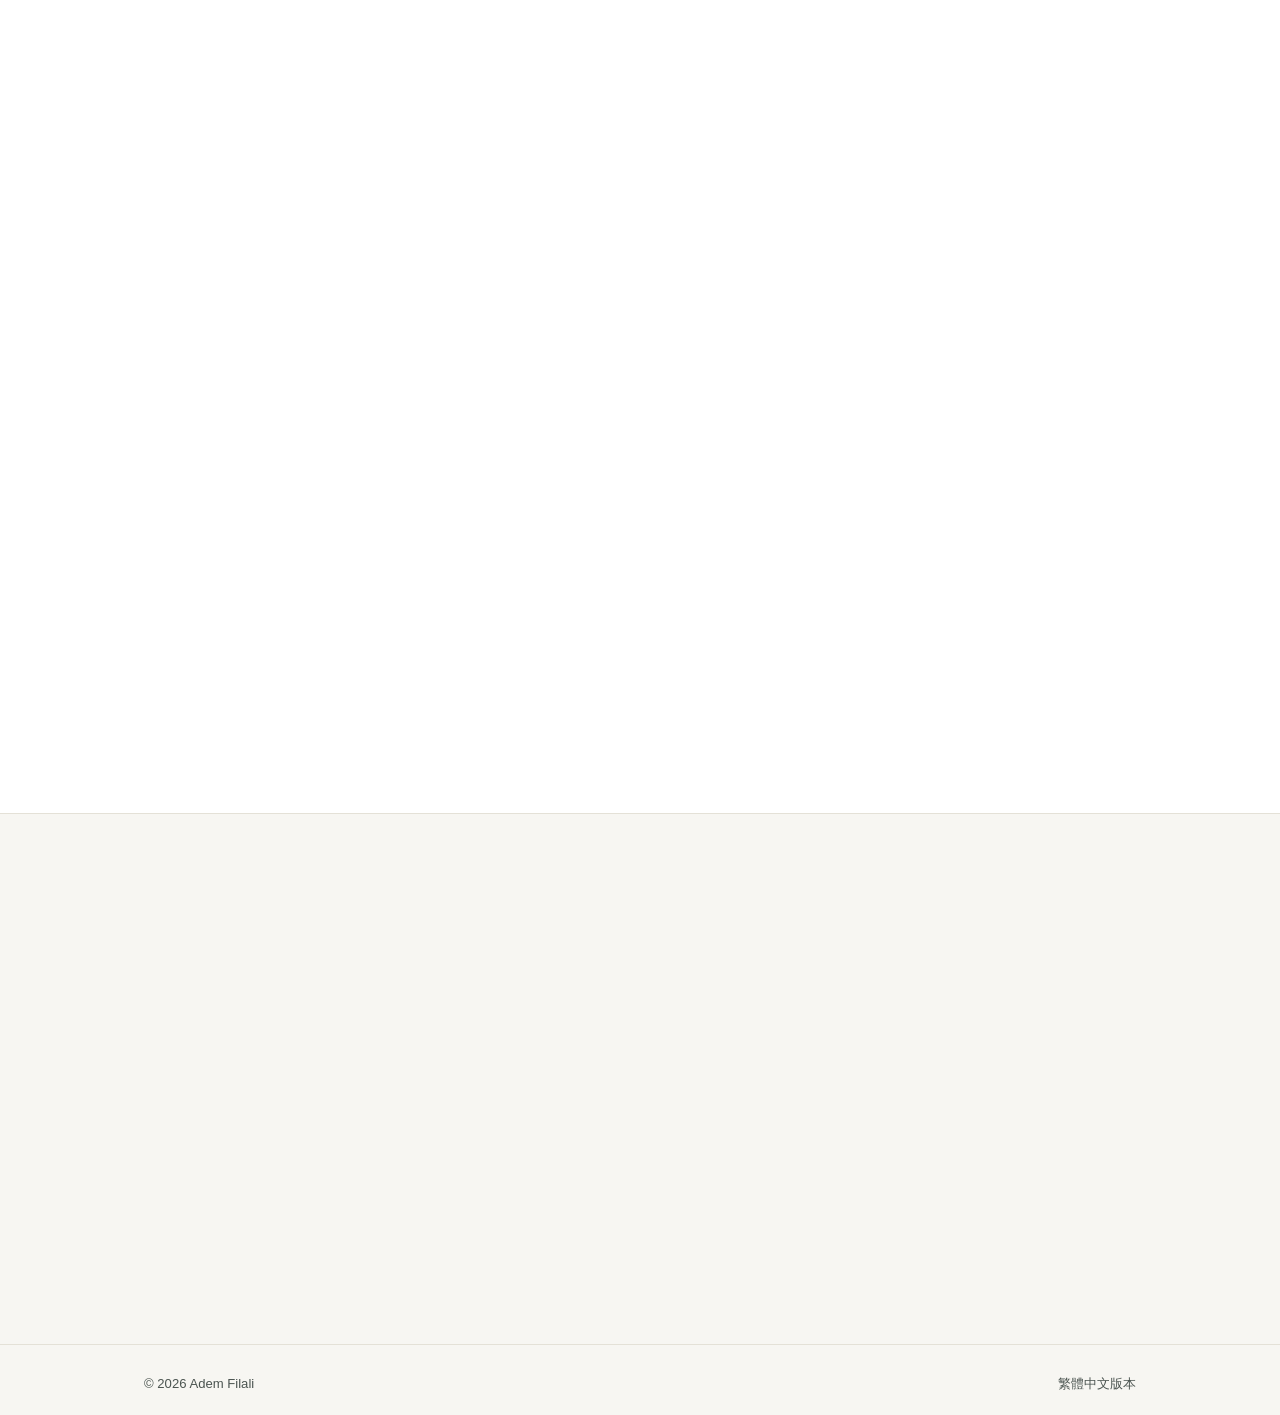
==== commit e323a818: "more developped" ====
--- a/en/index.html
+++ b/en/index.html
@@ -8,6 +8,10 @@
 <link rel="canonical" href="https://ademfilali.github.io/en/">
 <link rel="alternate" hreflang="en" href="https://ademfilali.github.io/en/">
 <link rel="alternate" hreflang="zh-Hant" href="https://ademfilali.github.io/zh-hant/">
+<link rel="alternate" hreflang="fr" href="https://ademfilali.github.io/fr/">
+<link rel="alternate" hreflang="es" href="https://ademfilali.github.io/es/">
+<link rel="alternate" hreflang="tr" href="https://ademfilali.github.io/tr/">
+<link rel="alternate" hreflang="it" href="https://ademfilali.github.io/it/">
 <link rel="alternate" hreflang="x-default" href="https://ademfilali.github.io/en/">
 
 <!-- Open Graph -->
@@ -65,9 +69,9 @@
       <a href="#network">Network</a>
       <a href="#contact">Contact</a>
     </div>
-    <div class="nav__lang" aria-label="Language">
-      <span aria-current="page">EN</span> · <a href="../zh-hant/">繁體中文</a>
-    </div>
+          <div class="nav__lang" aria-label="Language">
+        <span aria-current="page">EN</span> · <a href="../zh-hant/">繁中</a> · <a href="../fr/">FR</a> · <a href="../es/">ES</a> · <a href="../tr/">TR</a> · <a href="../it/">IT</a>
+      </div>
   </div>
 </nav>
 
@@ -430,6 +434,7 @@
           <ul>
             <li><b>United States</b><span>Global Outbreak Solutions (hybrid); research collaboration with the University of Georgia</span></li>
             <li><b>Taiwan</b><span>GIDI Clean Technology Ltd (hybrid)</span></li>
+            <li><b>Nigeria</b><span>Remote collaboration with GET Initiative on the FCI4Africa funding proposal</span></li>
           </ul>
         </div>
       </div>
@@ -444,10 +449,10 @@
         <h2>Organisations &amp; collaborations</h2>
       </div>
       <ul class="network-list reveal">
-        <li><b>Global Outbreak Solutions</b><span>Biosurveillance and outbreak-preparedness collaboration</span></li>
-        <li><b>GIDI Clean Technology Ltd</b><span>Sustainable-agritech advisory partnership</span></li>
-        <li><b>University of Georgia (USA)</b><span>Vector-borne disease research collaboration</span></li>
-        <li><b>GET Initiative</b><span>Co-applicant on the FCI4Africa funding proposal</span></li>
+        <li><b><a href="https://outbreaksolutions.com/" target="_blank" rel="noopener">Global Outbreak Solutions ↗</a></b><span>Biosurveillance and outbreak-preparedness collaboration</span></li>
+        <li><b><a href="https://gidicleantech.com/experts/adem-filali" target="_blank" rel="noopener">GIDI Clean Technology Ltd ↗</a></b><span>Sustainable-agritech advisory partnership</span></li>
+        <li><b><a href="https://www.uga.edu/" target="_blank" rel="noopener">University of Georgia (USA) ↗</a></b><span>Vector-borne disease research collaboration</span></li>
+        <li><b><a href="https://www.getafrica.org/" target="_blank" rel="noopener">GET Initiative ↗</a></b><span>Co-applicant on the FCI4Africa funding proposal (Nigeria)</span></li>
         <li><b>World Organisation for Animal Health (WOAH)</b><span>Technical contribution to a science-policy consultation</span></li>
         <li><b>Groupe Alfa · COPAG · Cabinet Vétérinaire Mogdad</b><span>Field training network, Tunisia &amp; Morocco</span></li>
         <li><b>BNI-Marrakech</b><span>Business networking and cross-sector coordination, Morocco</span></li>
--- a/assets/css/style.css
+++ b/assets/css/style.css
@@ -139,13 +139,21 @@
 
 .nav__lang {
   font-family: var(--font-mono);
-  font-size: 0.75rem;
-  padding: 4px 10px;
+  font-size: 0.72rem;
+  padding: 4px 12px;
   border: 1px solid var(--line);
   border-radius: 999px;
   color: var(--text-muted);
-}
+  white-space: nowrap;
+  overflow-x: auto;
+  max-width: 100%;
+}
+.nav__lang a { color: var(--text-muted); }
+.nav__lang a:hover { color: var(--accent); }
 .nav__lang span[aria-current="page"] { color: var(--text); font-weight: 600; }
+@media (max-width: 480px) {
+  .nav__lang { font-size: 0.64rem; padding: 4px 8px; }
+}
 
 .nav__toggle { display: none; }
 
@@ -630,6 +638,13 @@
 }
 .network-list li:nth-child(odd) { padding-right: 24px; }
 .network-list b { font-size: 0.98rem; }
+.network-list b a {
+  color: var(--text);
+  text-decoration: underline;
+  text-underline-offset: 2px;
+  text-decoration-color: var(--line);
+}
+.network-list b a:hover { color: var(--accent); text-decoration-color: var(--accent); }
 .network-list span { color: var(--text-muted); font-size: 0.9rem; }
 
 /* ---------------------------------------------------------
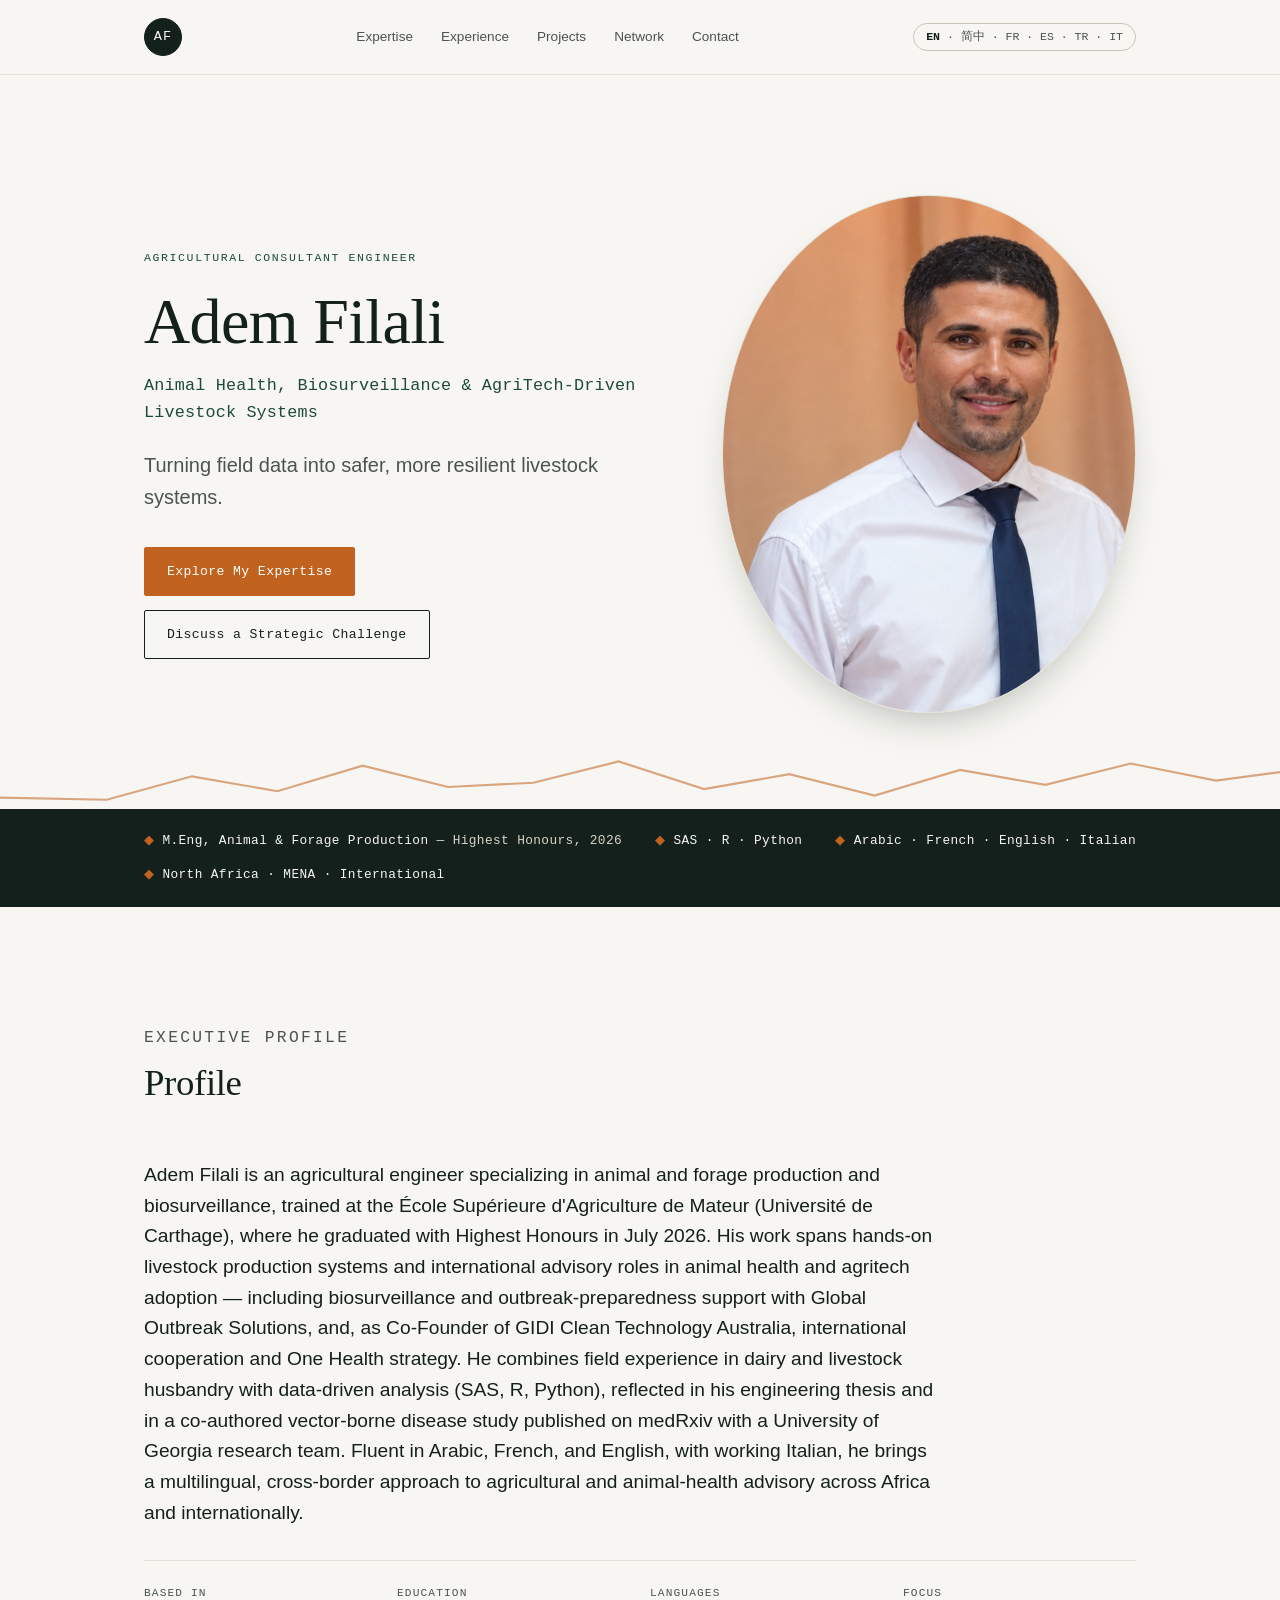
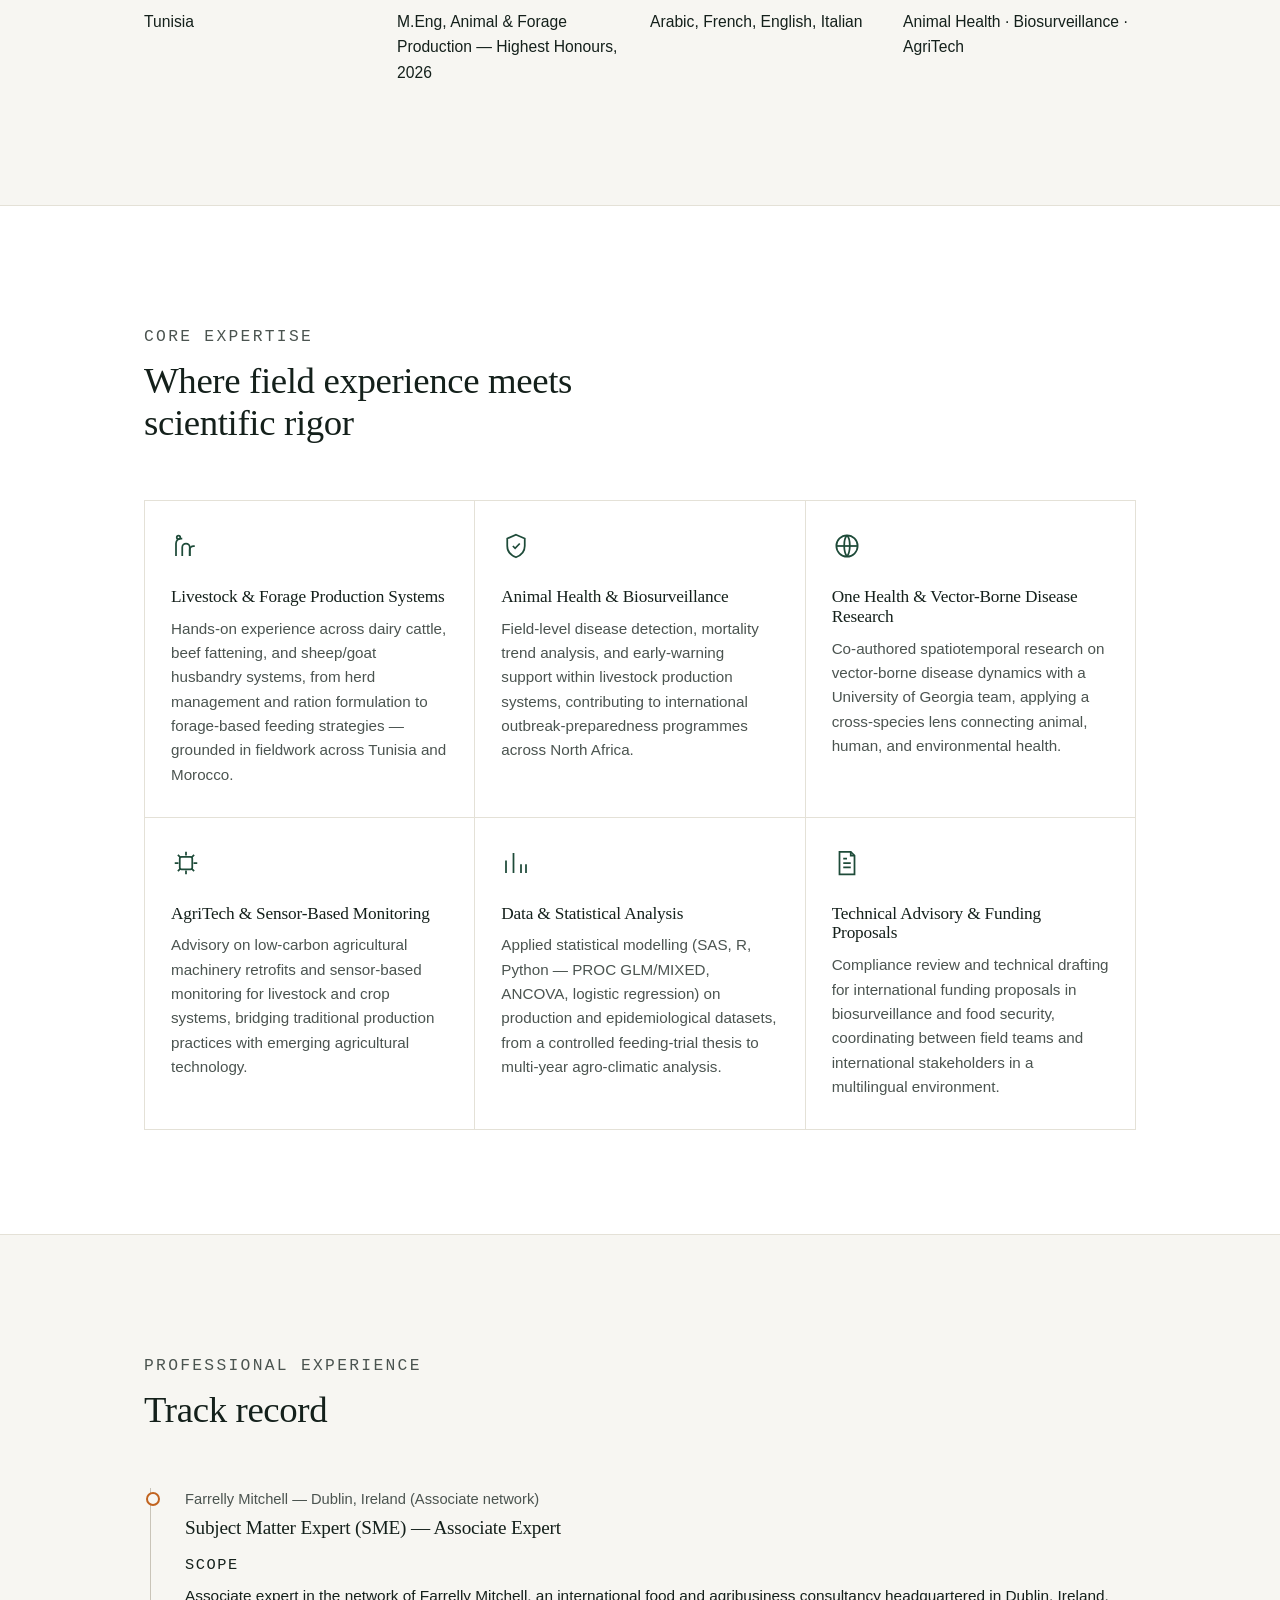
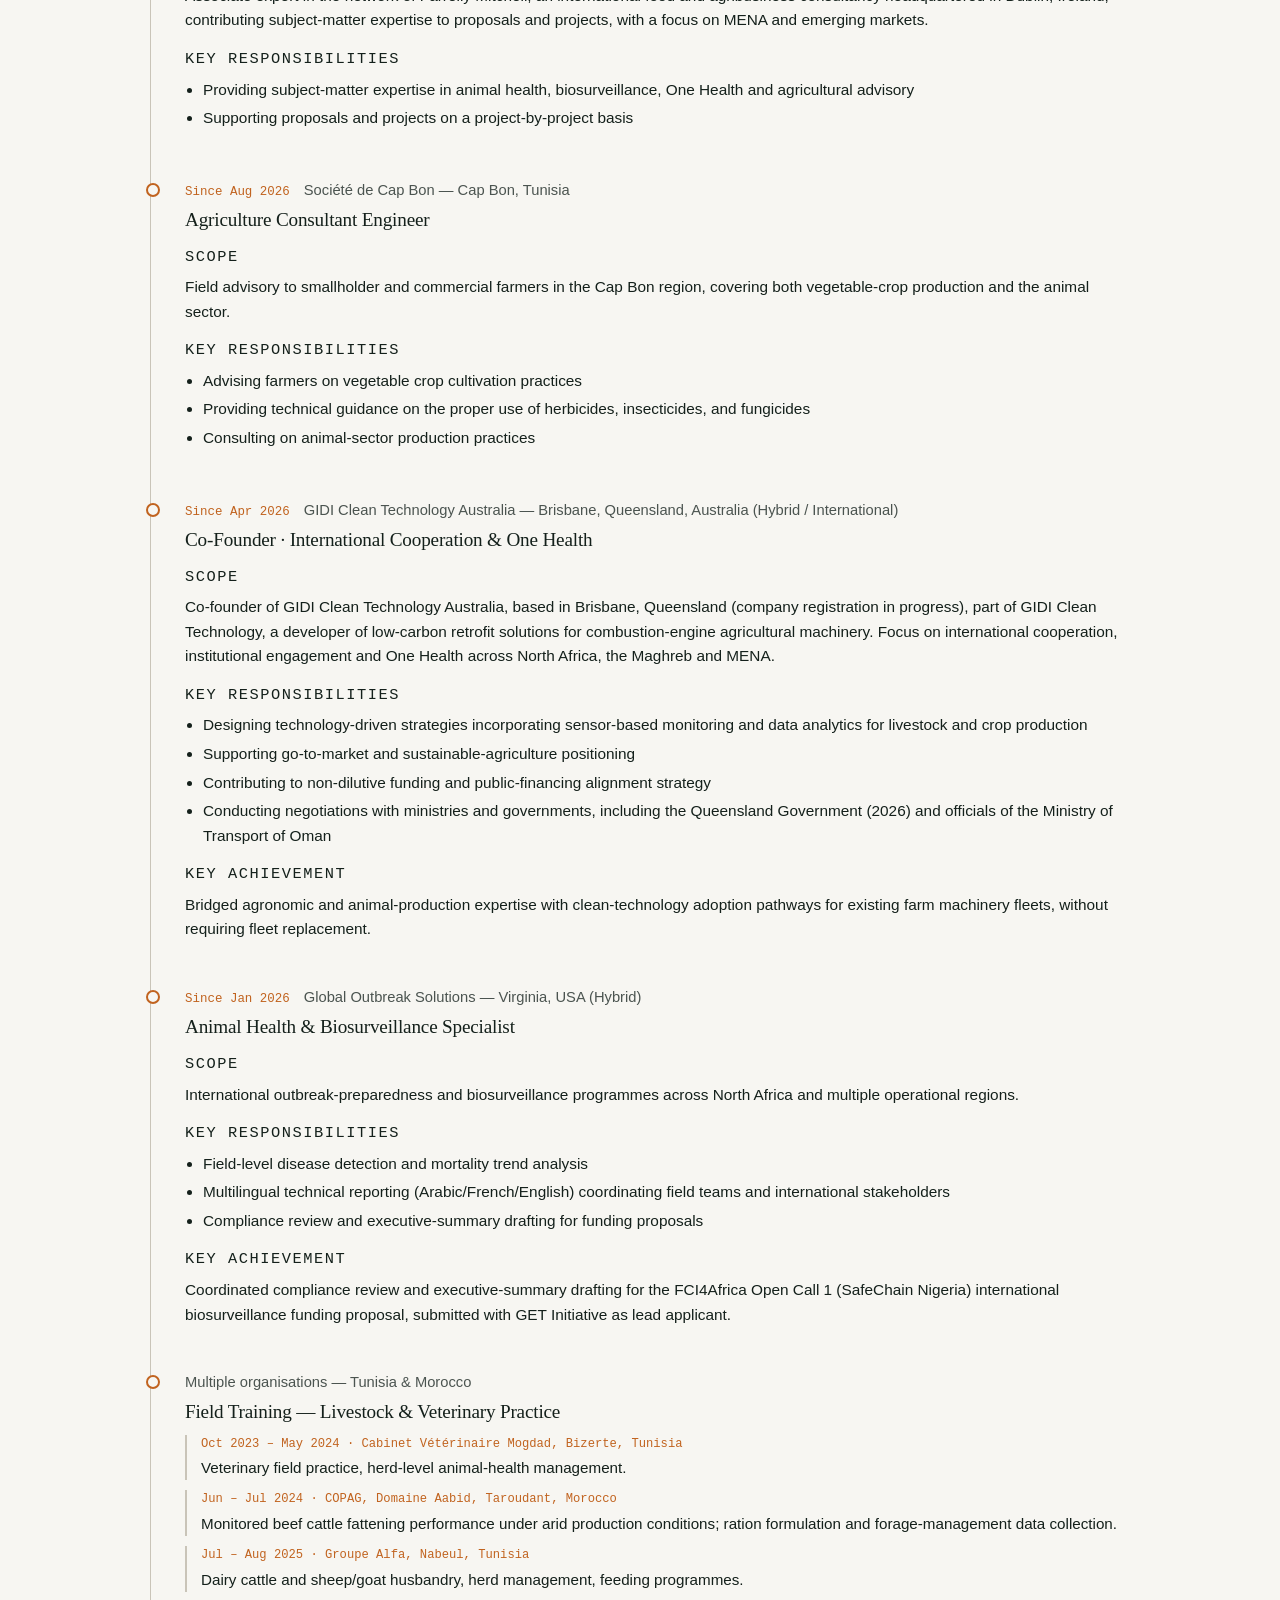
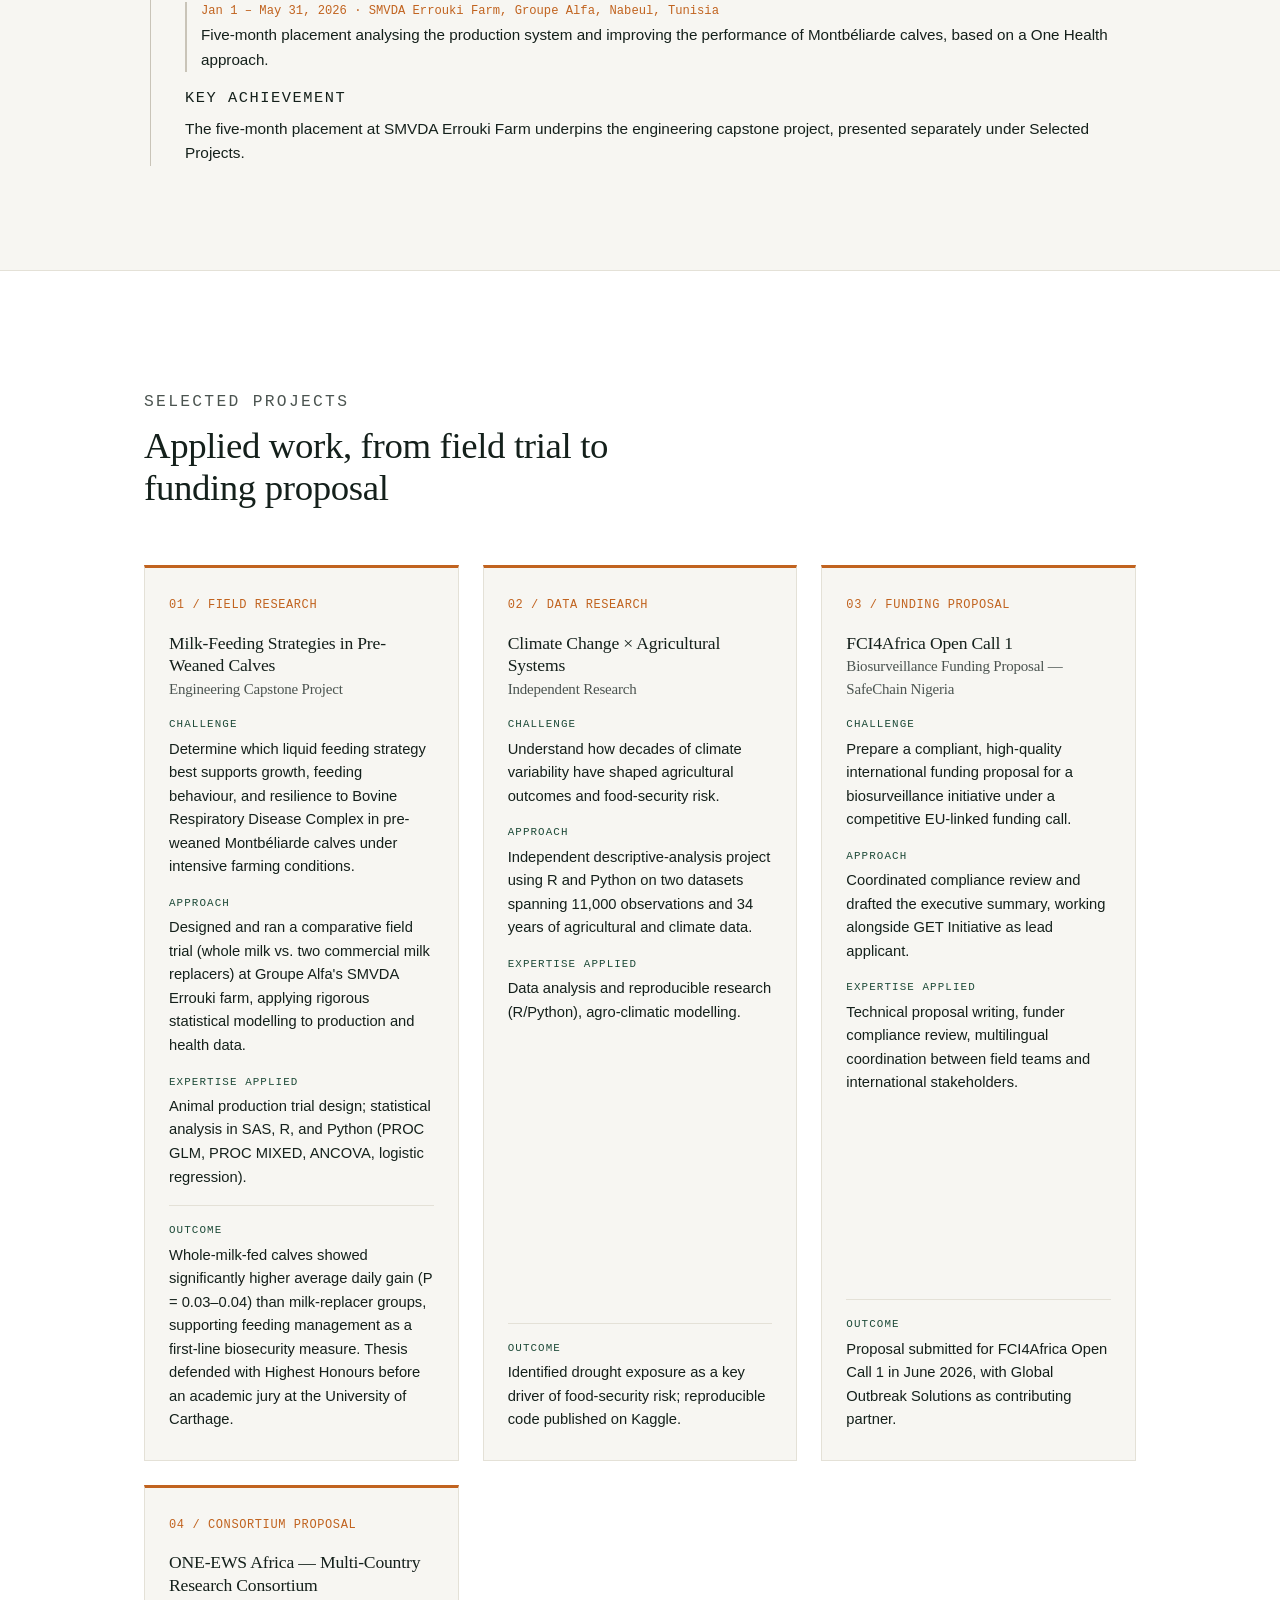
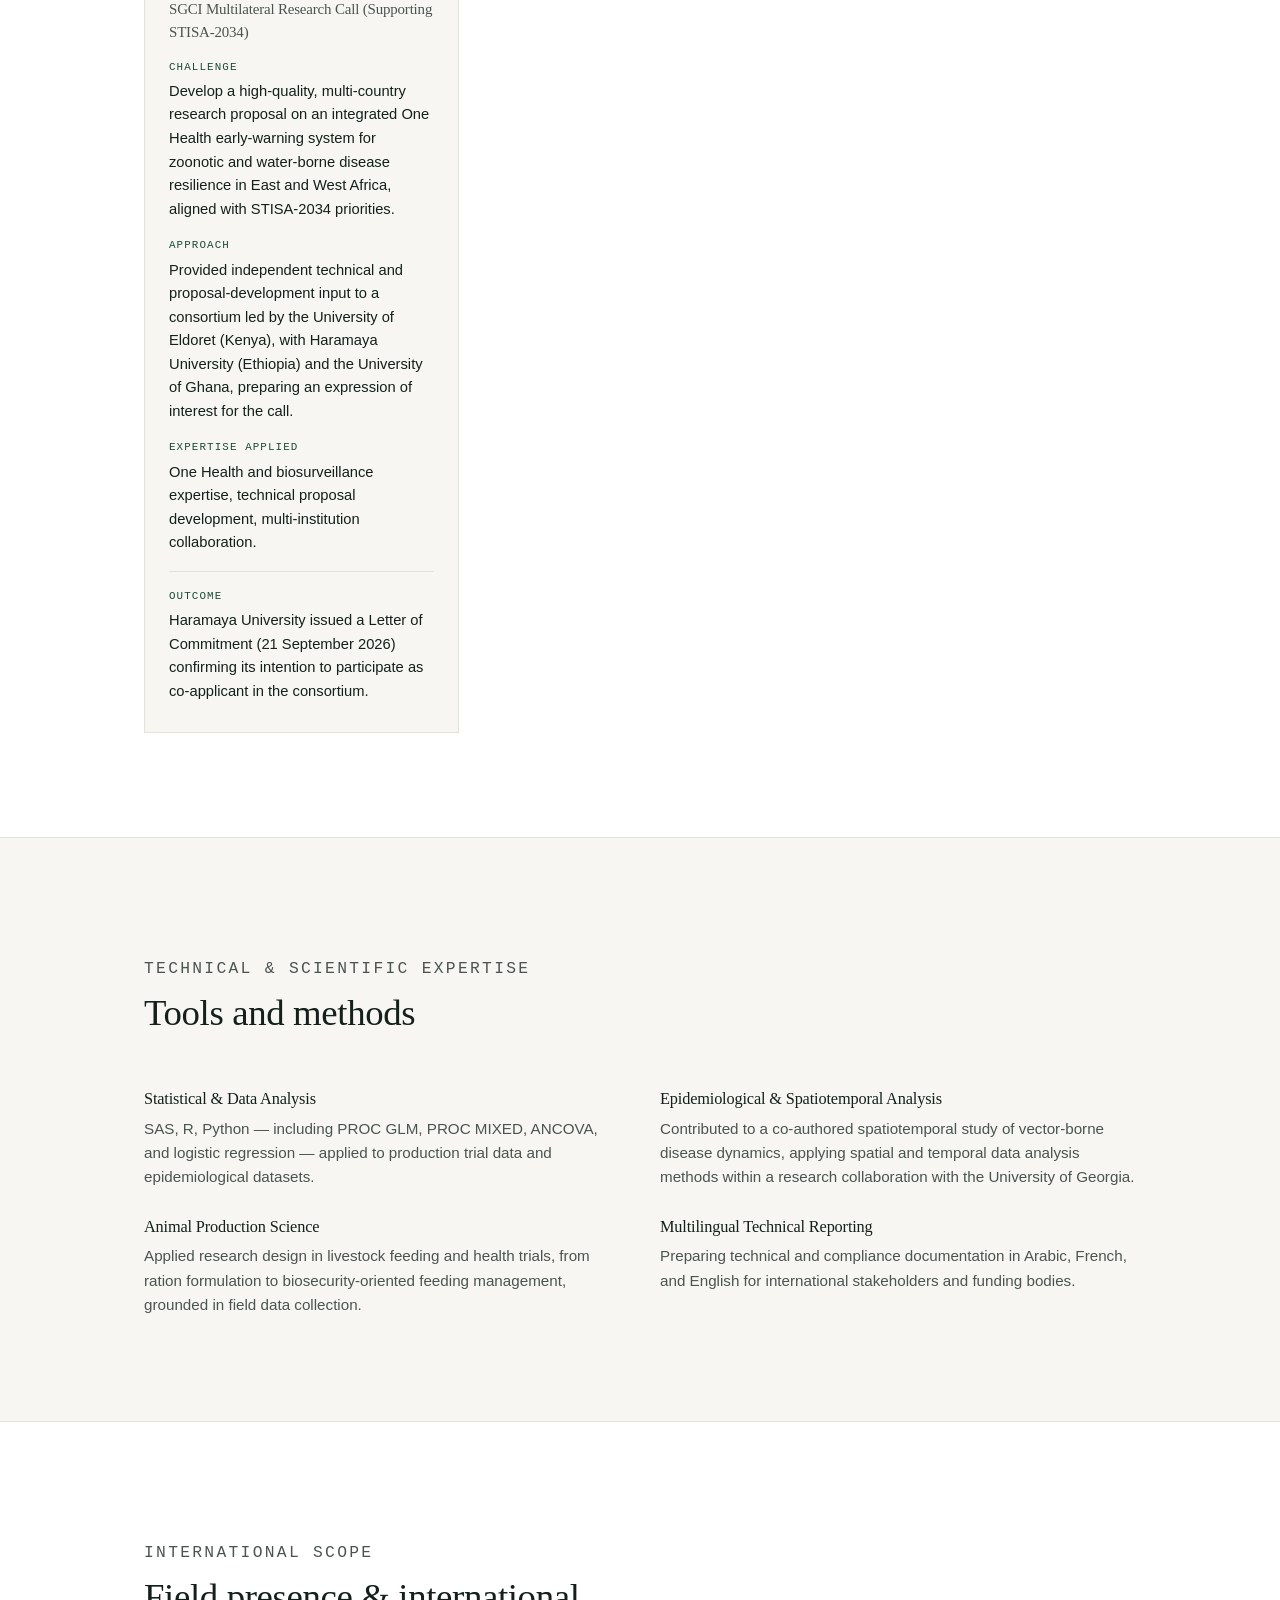
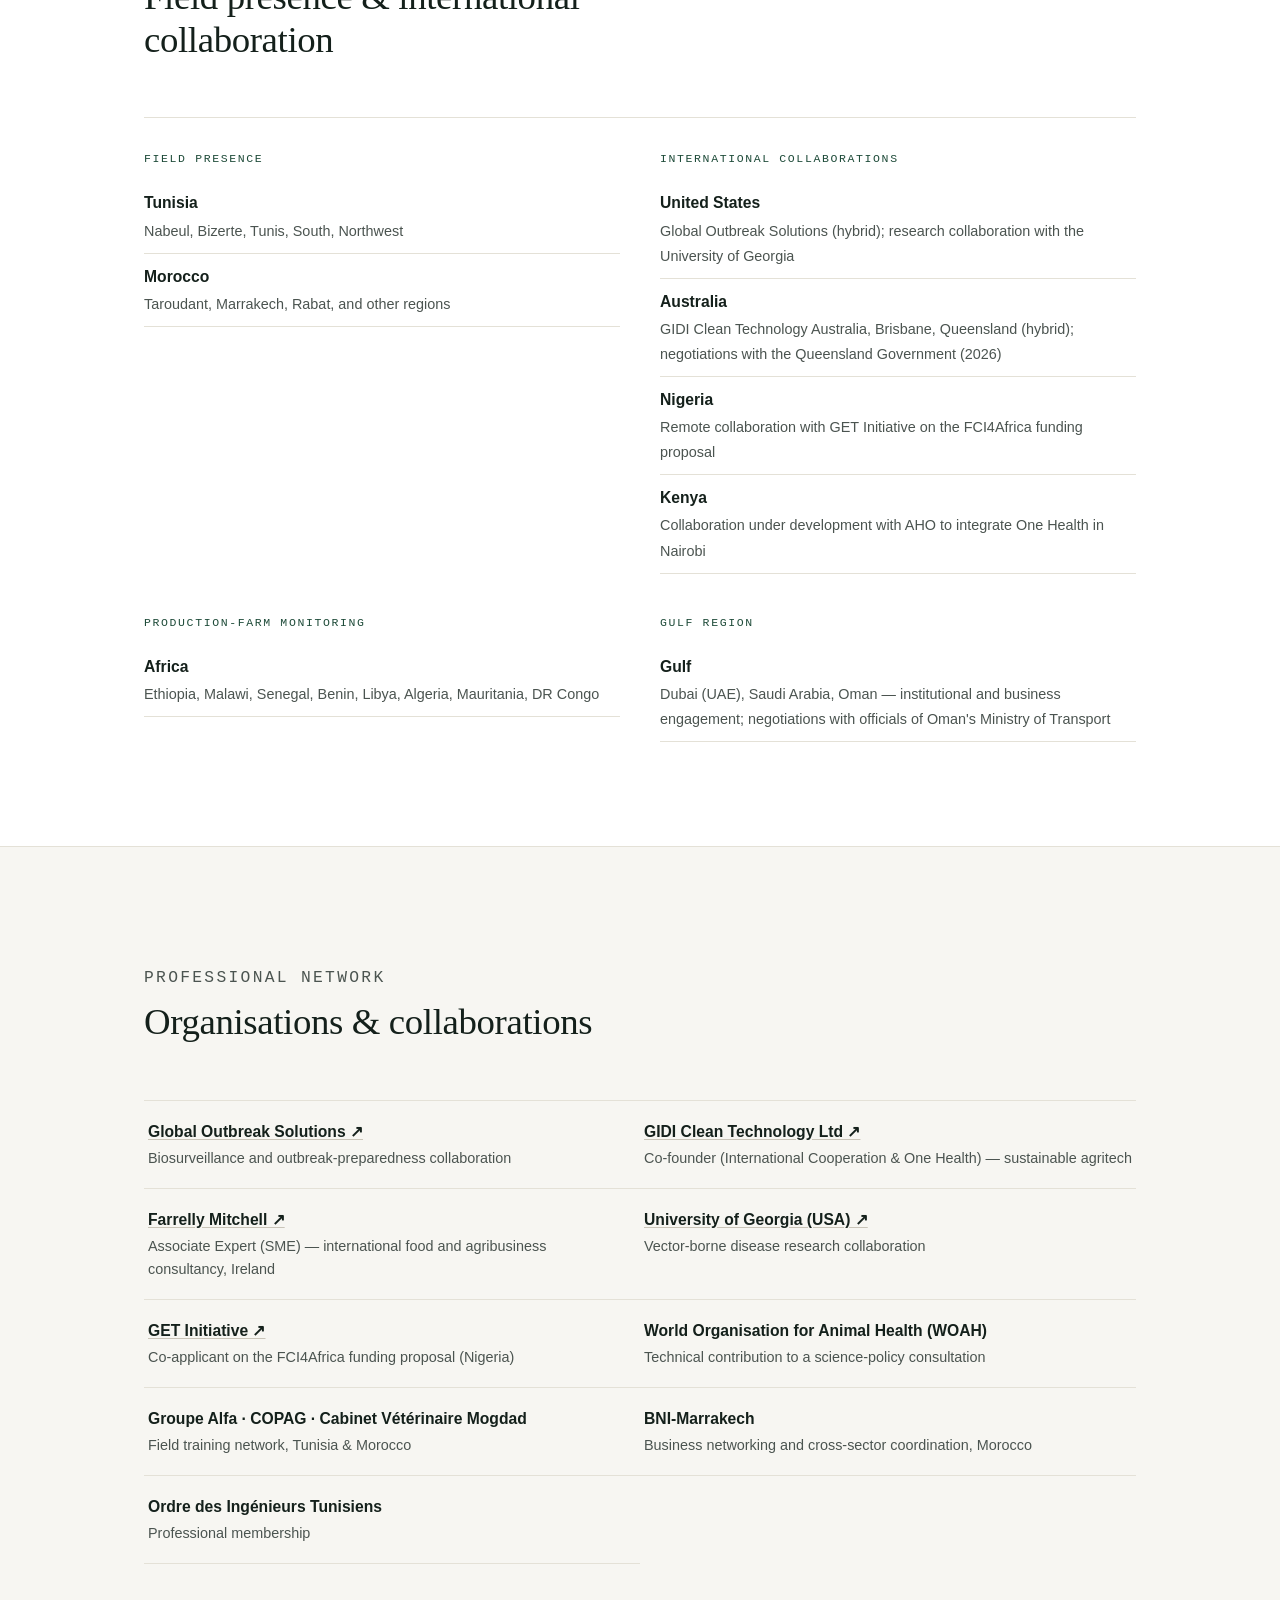
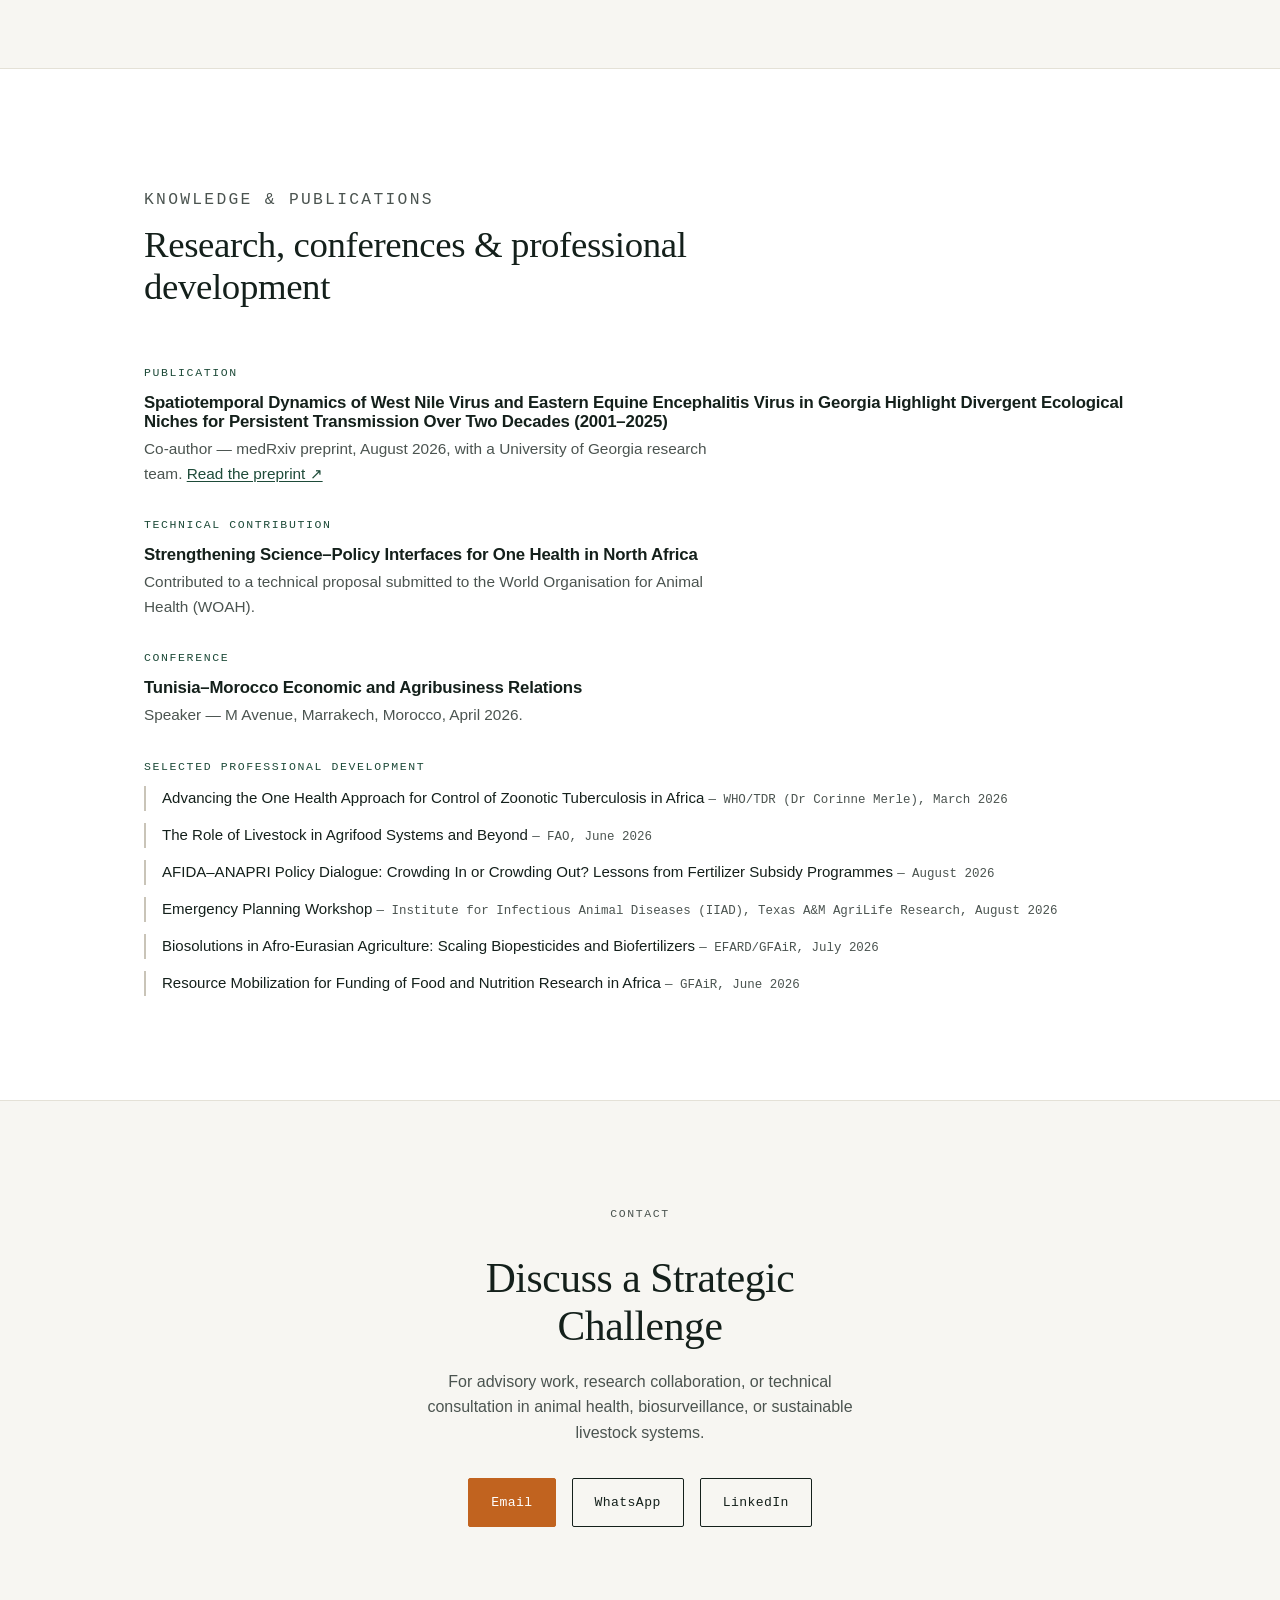
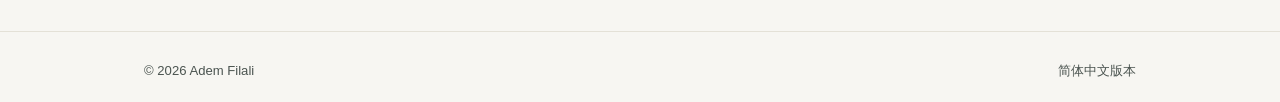
==== commit 764bceb6: "Revise language links and update profile details Updated language links and descriptions for clarity" ====
--- a/en/index.html
+++ b/en/index.html
@@ -7,7 +7,7 @@
 <meta name="description" content="Adem Filali is an agricultural consultant engineer specializing in animal and forage production, biosurveillance, and AgriTech-driven livestock systems across Africa and internationally.">
 <link rel="canonical" href="https://ademfilali.github.io/en/">
 <link rel="alternate" hreflang="en" href="https://ademfilali.github.io/en/">
-<link rel="alternate" hreflang="zh-Hant" href="https://ademfilali.github.io/zh-hant/">
+<link rel="alternate" hreflang="zh-Hans" href="https://ademfilali.github.io/zh-hans/">
 <link rel="alternate" hreflang="fr" href="https://ademfilali.github.io/fr/">
 <link rel="alternate" hreflang="es" href="https://ademfilali.github.io/es/">
 <link rel="alternate" hreflang="tr" href="https://ademfilali.github.io/tr/">
@@ -70,7 +70,7 @@
       <a href="#contact">Contact</a>
     </div>
           <div class="nav__lang" aria-label="Language">
-        <span aria-current="page">EN</span> · <a href="../zh-hant/">繁中</a> · <a href="../fr/">FR</a> · <a href="../es/">ES</a> · <a href="../tr/">TR</a> · <a href="../it/">IT</a>
+        <span aria-current="page">EN</span> · <a href="../zh-hans/">简中</a> · <a href="../fr/">FR</a> · <a href="../es/">ES</a> · <a href="../tr/">TR</a> · <a href="../it/">IT</a>
       </div>
   </div>
 </nav>
@@ -121,9 +121,9 @@
       <p class="profile__text reveal">
         Adem Filali is an agricultural engineer specializing in animal and forage production and biosurveillance,
         trained at the École Supérieure d'Agriculture de Mateur (Université de Carthage), where he graduated with
-        Highest Honours in June 2026. His work spans hands-on livestock production systems and international
+        Highest Honours in July 2026. His work spans hands-on livestock production systems and international
         advisory roles in animal health and agritech adoption — including biosurveillance and outbreak-preparedness
-        support with Global Outbreak Solutions, and sustainable-agriculture strategy with GIDI Clean Technology.
+        support with Global Outbreak Solutions, and, as Co-Founder of GIDI Clean Technology Australia, international cooperation and One Health strategy.
         He combines field experience in dairy and livestock husbandry with data-driven analysis (SAS, R, Python),
         reflected in his engineering thesis and in a co-authored vector-borne disease study published on medRxiv
         with a University of Georgia research team. Fluent in Arabic, French, and English, with working Italian,
@@ -214,6 +214,24 @@
 
         <div class="timeline__item">
           <div class="timeline__meta">
+            <span class="timeline__org">Farrelly Mitchell — Dublin, Ireland (Associate network)</span>
+          </div>
+          <h3>Subject Matter Expert (SME) — Associate Expert</h3>
+          <div class="timeline__block">
+            <p class="timeline__block-label">Scope</p>
+            <p>Associate expert in the network of Farrelly Mitchell, an international food and agribusiness consultancy headquartered in Dublin, Ireland, contributing subject-matter expertise to proposals and projects, with a focus on MENA and emerging markets.</p>
+          </div>
+          <div class="timeline__block">
+            <p class="timeline__block-label">Key responsibilities</p>
+            <ul>
+              <li>Providing subject-matter expertise in animal health, biosurveillance, One Health and agricultural advisory</li>
+              <li>Supporting proposals and projects on a project-by-project basis</li>
+            </ul>
+          </div>
+        </div>
+
+        <div class="timeline__item">
+          <div class="timeline__meta">
             <span class="timeline__dates">Since Aug 2026</span>
             <span class="timeline__org">Société de Cap Bon — Cap Bon, Tunisia</span>
           </div>
@@ -235,12 +253,12 @@
         <div class="timeline__item">
           <div class="timeline__meta">
             <span class="timeline__dates">Since Apr 2026</span>
-            <span class="timeline__org">GIDI Clean Technology Ltd — Taiwan (Hybrid / International)</span>
-          </div>
-          <h3>Sustainable Agriculture Advisor</h3>
+            <span class="timeline__org">GIDI Clean Technology Australia — Brisbane, Queensland, Australia (Hybrid / International)</span>
+          </div>
+          <h3>Co-Founder · International Cooperation &amp; One Health</h3>
           <div class="timeline__block">
             <p class="timeline__block-label">Scope</p>
-            <p>Strategic advisory to a Taiwanese developer of low-carbon retrofit solutions for combustion-engine agricultural machinery.</p>
+            <p>Co-founder of GIDI Clean Technology Australia, based in Brisbane, Queensland (company registration in progress), part of GIDI Clean Technology, a developer of low-carbon retrofit solutions for combustion-engine agricultural machinery. Focus on international cooperation, institutional engagement and One Health across North Africa, the Maghreb and MENA.</p>
           </div>
           <div class="timeline__block">
             <p class="timeline__block-label">Key responsibilities</p>
@@ -248,6 +266,7 @@
               <li>Designing technology-driven strategies incorporating sensor-based monitoring and data analytics for livestock and crop production</li>
               <li>Supporting go-to-market and sustainable-agriculture positioning</li>
               <li>Contributing to non-dilutive funding and public-financing alignment strategy</li>
+              <li>Conducting negotiations with ministries and governments, including the Queensland Government (2026) and officials of the Ministry of Transport of Oman</li>
             </ul>
           </div>
           <div class="timeline__block">
@@ -298,10 +317,14 @@
               <span class="ft-dates">Jul – Aug 2025 · Groupe Alfa, Nabeul, Tunisia</span>
               Dairy cattle and sheep/goat husbandry, herd management, feeding programmes.
             </li>
+            <li>
+              <span class="ft-dates">Jan 1 – May 31, 2026 · SMVDA Errouki Farm, Groupe Alfa, Nabeul, Tunisia</span>
+              Five-month placement analysing the production system and improving the performance of Montbéliarde calves, based on a One Health approach.
+            </li>
           </ul>
           <div class="timeline__block">
             <p class="timeline__block-label">Key achievement</p>
-            <p>Built the field foundation for the engineering thesis conducted at Groupe Alfa's SMVDA Errouki farm (Jan–May 2026), presented separately under Selected Projects.</p>
+            <p>The five-month placement at SMVDA Errouki Farm underpins the engineering capstone project, presented separately under Selected Projects.</p>
           </div>
         </div>
 
@@ -379,6 +402,27 @@
           <div class="project-card__row project-card__row--outcome">
             <span class="label">Outcome</span>
             Proposal submitted for FCI4Africa Open Call 1 in June 2026, with Global Outbreak Solutions as contributing partner.
+          </div>
+        </article>
+
+        <article class="project-card">
+          <span class="project-card__index">04 / CONSORTIUM PROPOSAL</span>
+          <h3>ONE-EWS Africa — Multi-Country Research Consortium<br><span style="font-weight:400;color:var(--text-muted);font-size:0.85em;">SGCI Multilateral Research Call (Supporting STISA-2034)</span></h3>
+          <div class="project-card__row">
+            <span class="label">Challenge</span>
+            Develop a high-quality, multi-country research proposal on an integrated One Health early-warning system for zoonotic and water-borne disease resilience in East and West Africa, aligned with STISA-2034 priorities.
+          </div>
+          <div class="project-card__row">
+            <span class="label">Approach</span>
+            Provided independent technical and proposal-development input to a consortium led by the University of Eldoret (Kenya), with Haramaya University (Ethiopia) and the University of Ghana, preparing an expression of interest for the call.
+          </div>
+          <div class="project-card__row">
+            <span class="label">Expertise Applied</span>
+            One Health and biosurveillance expertise, technical proposal development, multi-institution collaboration.
+          </div>
+          <div class="project-card__row project-card__row--outcome">
+            <span class="label">Outcome</span>
+            Haramaya University issued a Letter of Commitment (21 September 2026) confirming its intention to participate as co-applicant in the consortium.
           </div>
         </article>
 
@@ -433,8 +477,21 @@
           <span class="eyebrow">International collaborations</span>
           <ul>
             <li><b>United States</b><span>Global Outbreak Solutions (hybrid); research collaboration with the University of Georgia</span></li>
-            <li><b>Taiwan</b><span>GIDI Clean Technology Ltd (hybrid)</span></li>
+            <li><b>Australia</b><span>GIDI Clean Technology Australia, Brisbane, Queensland (hybrid); negotiations with the Queensland Government (2026)</span></li>
             <li><b>Nigeria</b><span>Remote collaboration with GET Initiative on the FCI4Africa funding proposal</span></li>
+            <li><b>Kenya</b><span>Collaboration under development with AHO to integrate One Health in Nairobi</span></li>
+          </ul>
+        </div>
+        <div class="scope-col">
+          <span class="eyebrow">Production-farm monitoring</span>
+          <ul>
+            <li><b>Africa</b><span>Ethiopia, Malawi, Senegal, Benin, Libya, Algeria, Mauritania, DR Congo</span></li>
+          </ul>
+        </div>
+        <div class="scope-col">
+          <span class="eyebrow">Gulf region</span>
+          <ul>
+            <li><b>Gulf</b><span>Dubai (UAE), Saudi Arabia, Oman — institutional and business engagement; negotiations with officials of Oman's Ministry of Transport</span></li>
           </ul>
         </div>
       </div>
@@ -450,7 +507,8 @@
       </div>
       <ul class="network-list reveal">
         <li><b><a href="https://outbreaksolutions.com/" target="_blank" rel="noopener">Global Outbreak Solutions ↗</a></b><span>Biosurveillance and outbreak-preparedness collaboration</span></li>
-        <li><b><a href="https://gidicleantech.com/experts/adem-filali" target="_blank" rel="noopener">GIDI Clean Technology Ltd ↗</a></b><span>Sustainable-agritech advisory partnership</span></li>
+        <li><b><a href="https://gidicleantech.com/experts/adem-filali" target="_blank" rel="noopener">GIDI Clean Technology Ltd ↗</a></b><span>Co-founder (International Cooperation &amp; One Health) — sustainable agritech</span></li>
+        <li><b><a href="https://farrellymitchell.com/" target="_blank" rel="noopener">Farrelly Mitchell ↗</a></b><span>Associate Expert (SME) — international food and agribusiness consultancy, Ireland</span></li>
         <li><b><a href="https://www.uga.edu/" target="_blank" rel="noopener">University of Georgia (USA) ↗</a></b><span>Vector-borne disease research collaboration</span></li>
         <li><b><a href="https://www.getafrica.org/" target="_blank" rel="noopener">GET Initiative ↗</a></b><span>Co-applicant on the FCI4Africa funding proposal (Nigeria)</span></li>
         <li><b>World Organisation for Animal Health (WOAH)</b><span>Technical contribution to a science-policy consultation</span></li>
@@ -522,7 +580,7 @@
 <footer>
   <div class="container">
     <span>© <span id="year">2026</span> Adem Filali</span>
-    <span><a href="../zh-hant/">繁體中文版本</a></span>
+    <span><a href="../zh-hans/">简体中文版本</a></span>
   </div>
 </footer>
 
